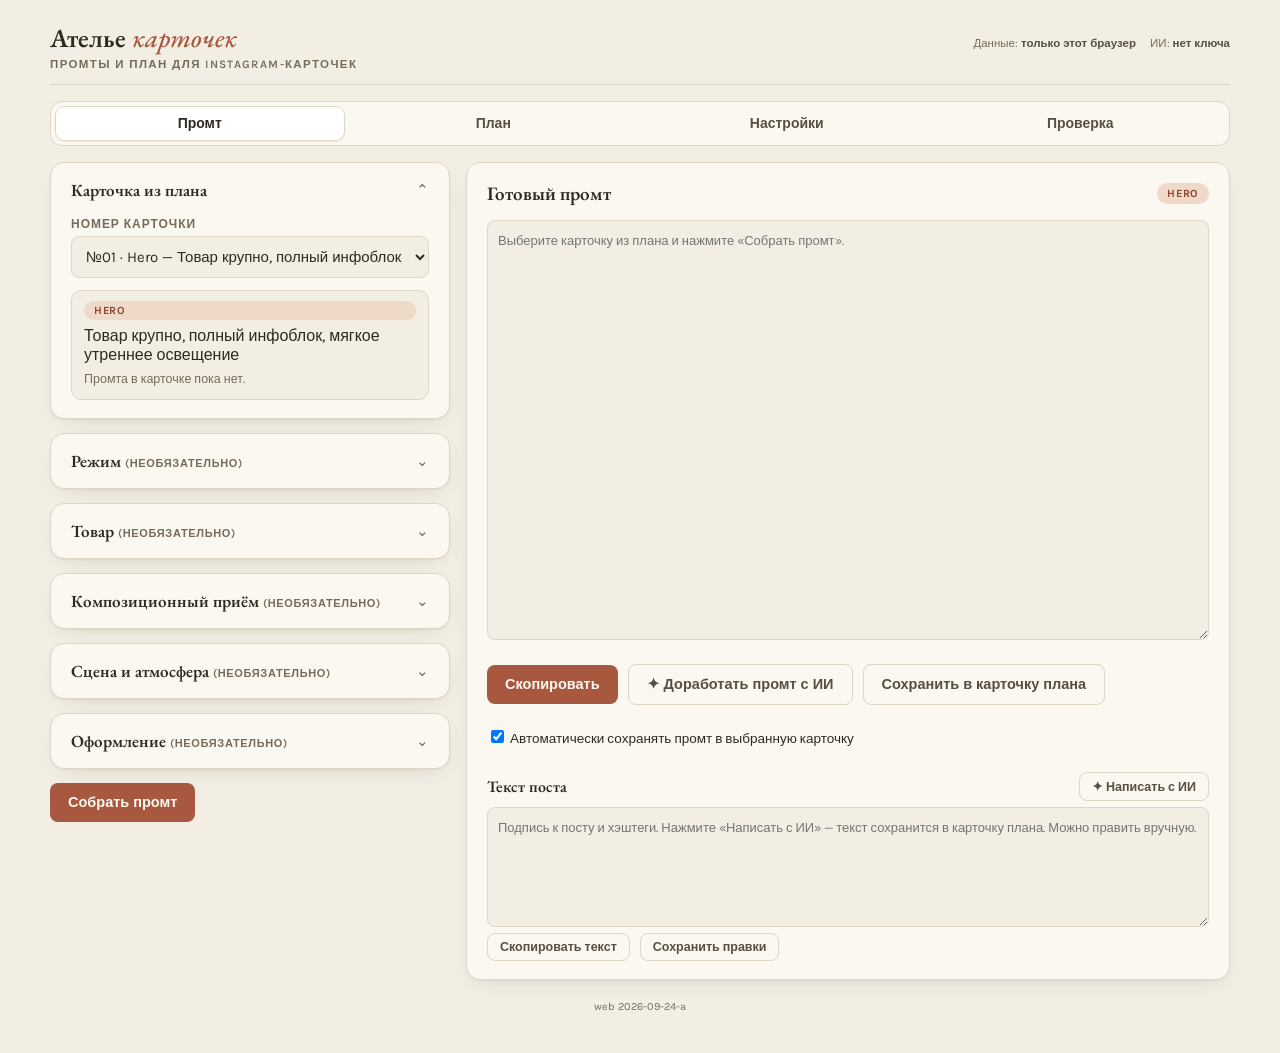
==== index.html @ 4ee1e524 "Ателье карточек: веб-версия (страница, значки, манифест)" ====
<!doctype html>
<html lang="ru">
<head>
<meta charset="utf-8">
<meta name="viewport" content="width=device-width,initial-scale=1,viewport-fit=cover">
<meta name="theme-color" content="#a8583f">
<meta name="mobile-web-app-capable" content="yes">
<meta name="apple-mobile-web-app-capable" content="yes">
<meta name="apple-mobile-web-app-title" content="Ателье">
<link rel="manifest" href="manifest.webmanifest">
<link rel="icon" href="icon.svg" type="image/svg+xml">
<link rel="apple-touch-icon" href="icon-192.png">
<title>Ателье карточек</title>
<link rel="preconnect" href="https://fonts.gstatic.com" crossorigin>
<link href="https://fonts.googleapis.com/css2?family=EB+Garamond:ital,wght@0,400..600;1,400..500&family=Karla:wght@400;500;600;700&display=swap" rel="stylesheet">
<style>:root{box-sizing:border-box;padding-top:env(safe-area-inset-top,0px);padding-bottom:env(safe-area-inset-bottom,0px)}body{margin:0}img{max-width:100%}</style>
</head>
<body>

<style>
  :root{
    --ground:#f3eee4; --surface:#fbf8f2; --surface-raised:#ffffff;
    --ink:#2e2a22; --ink-soft:#574f42; --ink-faint:#766b5a; --line:#ded5c4;
    --accent:#a8583f; --on-accent:#fbf8f2; --accent-soft:#efd9c9; --rust-deep:#8c4632;
    --amber:#c08a3e; --sage:#74855f; --teal:#4f7a73;
    --shadow:0 1px 2px rgba(46,42,34,.06), 0 8px 24px -12px rgba(46,42,34,.18);
    --radius:14px;
  }
  @media (prefers-color-scheme: dark){
    :root:not([data-theme="light"]){
      --ground:#000000; --surface:#0a0a0a; --surface-raised:#141414;
      --ink:#f2ede0; --ink-soft:#cfc4ae; --ink-faint:#a39883; --line:#24201a;
      --accent:#d9926f; --on-accent:#0a0a0a; --accent-soft:#3a2a20; --rust-deep:#e2a488;
      --amber:#dcab6d; --sage:#9bb086; --teal:#86b3ab;
      --shadow:0 1px 2px rgba(0,0,0,.6), 0 8px 24px -12px rgba(0,0,0,.9);
    }
  }
  :root[data-theme="dark"]{
    --ground:#000000; --surface:#0a0a0a; --surface-raised:#141414;
    --ink:#f2ede0; --ink-soft:#cfc4ae; --ink-faint:#a39883; --line:#24201a;
    --accent:#d9926f; --on-accent:#0a0a0a; --accent-soft:#3a2a20; --rust-deep:#e2a488;
    --amber:#dcab6d; --sage:#9bb086; --teal:#86b3ab;
    --shadow:0 1px 2px rgba(0,0,0,.6), 0 8px 24px -12px rgba(0,0,0,.9);
  }
  *{box-sizing:border-box}
  @media (prefers-reduced-motion: reduce){ *{transition:none!important; animation:none!important} }
  button{appearance:none;-webkit-appearance:none;margin:0;font:inherit;-webkit-tap-highlight-color:transparent}
  body{
    background:var(--ground); color:var(--ink);
    font-family:"Karla",-apple-system,"Segoe UI",sans-serif;
    padding-inline:20px; padding-block:24px 40px;
  }
  h1,h2,h3{font-family:"EB Garamond",Georgia,serif; margin:0; font-weight:600}
  .app{max-width:1180px; margin-inline:auto; display:flex; flex-direction:column; gap:16px}

  header{display:flex; flex-wrap:wrap; align-items:baseline; gap:6px 16px; padding-bottom:14px; border-bottom:1px solid var(--line)}
  .wordmark{font-family:"EB Garamond",Georgia,serif; font-size:26px; font-weight:600; line-height:1.1}
  .wordmark em{font-style:italic; font-weight:500; color:var(--accent)}
  .wordmark small{display:block; font-family:"Karla",sans-serif; font-size:11.5px; font-weight:600; letter-spacing:.12em; text-transform:uppercase; color:var(--ink-faint); margin-top:5px}

  .offline-banner{background:var(--accent-soft); color:var(--rust-deep); border:1px solid var(--accent); border-radius:10px; padding:10px 14px; font-size:13px}

  .tabs{display:grid; grid-template-columns:repeat(4,1fr); gap:4px; padding:4px; background:var(--surface); border:1px solid var(--line); border-radius:12px}
  .tab{border:none; background:transparent; color:var(--ink-soft); font-family:"Karla",sans-serif; font-size:14px; font-weight:600; padding:9px 6px; border-radius:9px; cursor:pointer}
  .tab:hover{color:var(--ink)}
  .tab[aria-selected="true"]{background:var(--surface-raised); color:var(--ink); box-shadow:inset 0 0 0 1px var(--line), 0 1px 2px rgba(0,0,0,.06)}
  .tab:focus-visible, button:focus-visible, input:focus-visible, select:focus-visible, textarea:focus-visible, summary:focus-visible{outline:2px solid var(--accent); outline-offset:1px}

  .panel{background:var(--surface); border:1px solid var(--line); border-radius:var(--radius); box-shadow:var(--shadow); padding:18px 20px; display:flex; flex-direction:column; gap:14px}
  .panel h2{font-size:17px}
  .hint-inline{font-family:"Karla",sans-serif; font-size:11px; font-weight:600; letter-spacing:.06em; text-transform:uppercase; color:var(--ink-faint)}

  details.field-group{padding:0; gap:0}
  details.field-group > summary{cursor:pointer; padding:16px 20px; display:flex; align-items:center; justify-content:space-between; gap:10px; list-style:none}
  details.field-group > summary::-webkit-details-marker{display:none}
  details.field-group > summary::after{content:"⌄"; color:var(--ink-faint); font-size:15px; flex-shrink:0}
  details.field-group[open] > summary::after{content:"⌃"}
  details.field-group > .field-body{padding:0 20px 18px; display:flex; flex-direction:column}

  .field{display:flex; flex-direction:column; gap:5px; margin-bottom:12px}
  .field:last-child{margin-bottom:0}
  .field label{font-size:12px; letter-spacing:.08em; text-transform:uppercase; color:var(--ink-faint); font-weight:600}
  input[type=text], input[type=number], select, textarea{
    background:var(--ground); border:1px solid var(--line); border-radius:8px; padding:10px;
    font-family:"Karla",sans-serif; font-size:15px; color:var(--ink); width:100%;
  }
  textarea{resize:vertical}
  .field-row{display:flex; gap:10px; flex-wrap:wrap}
  .field-row .field{flex:1; min-width:110px}
  .hint{font-size:12.5px; color:var(--ink-faint); margin:0; line-height:1.5}
  .checkbox-row{flex-direction:row; align-items:center; gap:8px; font-size:13.5px; color:var(--ink); text-transform:none; letter-spacing:0; font-weight:500; margin-bottom:12px}
  .checkbox-row input{width:auto}

  .chip-row{display:flex; flex-wrap:wrap; gap:6px}
  .chip{border:1px solid var(--line); background:var(--ground); color:var(--ink-soft); font-size:13px; padding:6px 12px; border-radius:999px; cursor:pointer; font-family:"Karla",sans-serif}
  .chip[aria-pressed="true"]{background:var(--accent); border-color:var(--accent); color:var(--on-accent)}
  .chip:hover:not([aria-pressed="true"]){border-color:var(--accent)}
  .chip.static{cursor:default}
  .chip.static:hover{border-color:var(--line)}
  .chip-remove{background:none;border:none;color:inherit;cursor:pointer;font-size:13px;line-height:1;padding:0;margin-left:6px}

  .btn-primary, .btn-ghost{border-radius:8px; padding:11px 18px; font-family:"Karla",sans-serif; font-weight:600; font-size:14.5px; cursor:pointer}
  .btn-primary{background:var(--accent); color:var(--on-accent); border:none}
  .btn-primary:hover{background:var(--rust-deep)}
  .btn-primary:disabled{opacity:.45; cursor:not-allowed}
  .btn-ghost{background:transparent; color:var(--ink-soft); border:1px solid var(--line)}
  .btn-ghost:hover{border-color:var(--ink-faint)}
  .btn-ghost:disabled{opacity:.4; cursor:not-allowed}
  .btn-small{padding:6px 12px; font-size:12.5px}
  .icon-btn{background:var(--surface); border:1px solid var(--line); border-radius:8px; width:30px; height:30px; cursor:pointer; color:var(--ink-soft); font-size:13px; display:inline-flex; align-items:center; justify-content:center}
  .icon-btn:hover{border-color:var(--accent); color:var(--accent)}
  .icon-btn.danger:hover{border-color:var(--rust-deep); color:var(--rust-deep)}
  .icon-btn:disabled{opacity:.35; cursor:not-allowed}
  .icon-btn:disabled:hover{border-color:var(--line); color:var(--ink-soft)}

  .generator-grid{display:grid; grid-template-columns:minmax(300px,400px) 1fr; gap:16px; align-items:start}
  .controls{display:flex; flex-direction:column; gap:14px}
  .output{position:sticky; top:calc(env(safe-area-inset-top,0px) + 12px)}
  .ticket-head{display:flex; justify-content:space-between; align-items:center}
  .ticket-label{font-family:"EB Garamond",Georgia,serif; font-size:19px; font-weight:600}
  .ticket-mode{font-size:11px; letter-spacing:.06em; text-transform:uppercase; padding:4px 10px; border-radius:999px; background:var(--accent-soft); color:var(--rust-deep); font-family:"Karla",sans-serif; font-weight:700}
  .ticket-mode.air{background:color-mix(in srgb, var(--sage) 20%, var(--surface-raised)); color:var(--sage)}
  #promptOutput{width:100%; min-height:420px; font-family:"Karla",sans-serif; font-size:13px; line-height:1.6; white-space:pre-wrap}
  .ticket-actions{display:flex; align-items:center; gap:10px; flex-wrap:wrap; margin-top:10px}
  .toast{font-size:12px; color:var(--sage); font-weight:600}
  .toast.warn{color:var(--rust-deep)}
  .warning-strip{background:var(--accent-soft); color:var(--rust-deep); border:1px solid var(--accent); border-radius:8px; padding:9px 12px; font-size:12.5px; margin-bottom:10px}

  .card-context{background:var(--ground); border:1px solid var(--line); border-radius:10px; padding:10px 12px; display:flex; flex-direction:column; gap:6px}
  .card-context .empty{color:var(--ink-faint); font-size:13px}

  .badge{font-size:11px; letter-spacing:.05em; text-transform:uppercase; padding:3px 10px; border-radius:999px; font-weight:700; display:inline-block}
  .badge-dense{background:var(--accent-soft); color:var(--rust-deep)}
  .badge-air{background:color-mix(in srgb, var(--sage) 20%, var(--surface-raised)); color:var(--sage)}

  .plan-toolbar{display:flex; flex-direction:column; gap:10px}
  .plan-gen-row{display:flex; gap:10px; align-items:flex-end; flex-wrap:wrap; padding:0 20px 18px}
  .plan-gen-row .field{margin-bottom:0; width:120px}
  .plan-add-row{display:flex; gap:8px; flex-wrap:wrap; padding-top:10px; border-top:1px dashed var(--line)}
  .plan-add-row select{min-width:130px; width:auto}
  .plan-add-row input{flex:1; min-width:180px}

  .plan-grid{display:grid; grid-template-columns:repeat(3,1fr); gap:12px}
  @media (max-width:820px){ .plan-grid{grid-template-columns:1fr 1fr} }
  @media (max-width:560px){ .plan-grid{grid-template-columns:1fr} .generator-grid{grid-template-columns:1fr} .output{position:static} }
  .plan-card{background:var(--surface-raised); border:1px solid var(--line); border-radius:var(--radius); padding:12px; display:flex; flex-direction:column; gap:8px; box-shadow:var(--shadow)}
  .plan-card-head{display:flex; justify-content:space-between; align-items:center}
  .plan-index{font-family:"EB Garamond",Georgia,serif; font-size:15px; color:var(--ink-faint); font-variant-numeric:tabular-nums}
  .plan-note{font-size:13.5px; margin:0; min-height:2.6em; color:var(--ink-soft)}
  .plan-card-controls{display:flex; gap:6px}
  .plan-card-actions{display:flex; gap:6px; flex-wrap:wrap; margin-top:auto; padding-top:4px}
  .plan-edit-form, .plan-adjust-form{display:flex; flex-direction:column; gap:6px; background:var(--ground); border:1px solid var(--line); border-radius:8px; padding:8px}
  .plan-form-actions{display:flex; gap:6px}
  .adjust-status{margin:0; font-size:12px; color:var(--ink-faint)}
  .plan-prompt-preview{font-family:"Karla",sans-serif; font-size:12px; white-space:pre-wrap; max-height:220px; overflow-y:auto; background:var(--ground); border:1px solid var(--line); border-radius:8px; padding:8px}
  .rhythm-warning{grid-column:1/-1; background:var(--accent-soft); color:var(--rust-deep); border:1px dashed var(--accent); border-radius:8px; padding:8px 12px; font-size:12.5px}
  .placeholder-state{grid-column:1/-1; text-align:center; padding:30px 20px; color:var(--ink-faint); border:1px dashed var(--line); border-radius:var(--radius); font-size:13.5px}

  .settings-grid{display:flex; flex-direction:column; gap:16px}
  .list-editors{display:grid; grid-template-columns:repeat(auto-fit,minmax(260px,1fr)); gap:16px}
  .list-editor h3{font-size:14.5px; margin-bottom:8px}
  .list-add-row{display:flex; gap:6px; margin-top:8px; flex-wrap:wrap}
  .list-add-row input{flex:1; min-width:110px}

  .field-with-add{display:flex; gap:6px; align-items:center}
  .field-with-add select{flex:1; min-width:0}
  .inline-add-row{display:flex; gap:6px; flex-wrap:wrap; margin-top:6px; padding:8px; background:var(--ground); border:1px solid var(--line); border-radius:8px}
  .inline-add-row input{flex:1; min-width:100px}

  .plan-sort-row{display:flex; align-items:center; gap:8px; padding:0 20px 14px; flex-wrap:wrap}
  .plan-sort-row label{font-size:12px; letter-spacing:.06em; text-transform:uppercase; color:var(--ink-faint); font-weight:600}
  .plan-sort-row select{width:auto; min-width:160px}

  .plan-card.fresh{border-color:var(--accent); box-shadow:0 0 0 2px var(--accent-soft), var(--shadow); transition:border-color .6s, box-shadow .6s}
  .card-block{background:var(--ground); border:1px solid var(--line); border-radius:8px; padding:8px; display:flex; flex-direction:column; gap:6px}
  .card-block-label{font-size:10.5px; letter-spacing:.08em; text-transform:uppercase; color:var(--ink-faint); font-weight:700; display:flex; justify-content:space-between; gap:6px}
  .card-block-text{font-size:12px; white-space:pre-wrap; color:var(--ink-soft); margin:0; max-height:4.8em; overflow:hidden}
  .card-block-text.full{max-height:260px; overflow-y:auto}
  .card-block-actions{display:flex; gap:4px; flex-wrap:wrap}
  .card-block-actions .btn-ghost{padding:4px 9px; font-size:11.5px}
  .no-prompt{font-size:12px; color:var(--ink-faint); margin:0}

  .post-rows{display:flex; flex-direction:column; gap:6px; padding:0 20px 18px}
  .post-rows-head{display:flex; justify-content:space-between; align-items:center; gap:8px; flex-wrap:wrap}
  .post-row{border:1px solid var(--line); border-radius:8px; background:var(--ground)}
  .post-row > summary{cursor:pointer; padding:8px 10px; font-size:13px; display:flex; gap:8px; align-items:center; list-style:none}
  .post-row > summary::-webkit-details-marker{display:none}
  .post-row .post-row-sum{color:var(--ink-faint); font-size:12px; overflow:hidden; text-overflow:ellipsis; white-space:nowrap}
  .post-row-body{display:grid; grid-template-columns:repeat(auto-fit,minmax(150px,1fr)); gap:8px; padding:0 10px 10px}
  .post-row-body .field{margin:0}
  .post-row-body .wide{grid-column:1/-1}
  .post-row-body select, .post-row-body input[type=text]{padding:7px; font-size:13px; background:var(--surface-raised)}
  .post-row.custom{border-color:var(--accent)}

  .caption-box{display:flex; flex-direction:column; gap:6px; margin-top:12px}
  #captionOutput{min-height:120px; font-size:13px; line-height:1.55}
  .ai-status{font-size:12px; color:var(--ink-faint); margin:0}
  .ai-status.warn{color:var(--rust-deep)}
  .seg{display:inline-flex; border:1px solid var(--line); border-radius:8px; overflow:hidden}
  .seg button{border:none; background:transparent; padding:7px 12px; font-size:13px; cursor:pointer; color:var(--ink-soft)}
  .seg button[aria-pressed="true"]{background:var(--accent); color:var(--on-accent)}
  input[type=password]{background:var(--ground); border:1px solid var(--line); border-radius:8px; padding:10px; font-family:"Karla",sans-serif; font-size:15px; color:var(--ink); width:100%}
  .conn-status{display:flex; gap:14px; flex-wrap:wrap; font-size:11.5px; color:var(--ink-faint); margin-left:auto}
  .conn-status b{font-weight:600; color:var(--ink-soft)}
  .conn-grid{display:grid; grid-template-columns:repeat(auto-fit,minmax(260px,1fr)); gap:18px}
  .conn-grid > div{display:flex; flex-direction:column; gap:8px}
  [hidden]{display:none!important}
</style>

<div class="app" id="appRoot">
  <header>
    <div class="wordmark">Ателье <em>карточек</em><small>промты и план для instagram-карточек</small></div>
    <div class="conn-status" id="connStatus"></div>
  </header>

  <nav class="tabs" role="tablist" aria-label="Раздел">
    <button type="button" class="tab" role="tab" data-tab="generator" id="tabBtnGenerator" aria-selected="true">Промт</button>
    <button type="button" class="tab" role="tab" data-tab="plan" id="tabBtnPlan" aria-selected="false">План</button>
    <button type="button" class="tab" role="tab" data-tab="settings" id="tabBtnSettings" aria-selected="false">Настройки</button>
    <button type="button" class="tab" role="tab" data-tab="review" id="tabBtnReview" aria-selected="false">Проверка</button>
  </nav>

  <span class="toast" id="copyToast" hidden>Скопировано</span>

  <div id="offlineBanner" class="offline-banner" hidden>Не удалось связаться с хранилищем — изменения сейчас не сохраняются. Проверьте интернет и подключение в «Настройках».</div>
  <div id="jsErrorBanner" class="offline-banner" hidden style="background:#f6d6d6; color:#8a2222; border-color:#c0392b"></div>

  <main>
    <section id="panelGenerator">
      <div class="generator-grid">
        <div class="controls">
          <details class="panel field-group" open>
            <summary><h2>Карточка из плана</h2></summary>
            <div class="field-body">
              <div class="field">
                <label for="cardSelect">Номер карточки</label>
                <select id="cardSelect"></select>
              </div>
              <div class="card-context" id="cardContext"></div>
            </div>
          </details>

          <details class="panel field-group">
            <summary><h2>Режим <span class="hint-inline">(необязательно)</span></h2></summary>
            <div class="field-body">
              <div class="field">
                <label for="modeOverrideSelect">Переопределить тип карточки</label>
                <select id="modeOverrideSelect"></select>
              </div>
              <p class="hint">По умолчанию берётся тип, заданный в плане. Здесь можно сгенерировать промт другого типа для той же карточки.</p>
              <button type="button" class="btn-ghost btn-small" data-reset="mode" style="align-self:flex-end">Сбросить</button>
            </div>
          </details>

          <details class="panel field-group">
            <summary><h2>Товар <span class="hint-inline">(необязательно)</span></h2></summary>
            <div class="field-body">
              <div class="field"><label for="productName">Название</label><input id="productName" type="text" placeholder="Декоративная ваза в форме сумки"></div>
              <div class="field"><label for="productCategory">Категория / назначение</label><input id="productCategory" type="text" placeholder="Декор для интерьера"></div>
              <div class="field-row">
                <div class="field"><label for="productHeight">Высота, см</label><input id="productHeight" type="number" min="0" step="0.5"></div>
                <div class="field"><label for="productWidth">Ширина, см</label><input id="productWidth" type="number" min="0" step="0.5"></div>
                <div class="field"><label for="productDepth">Глубина, см</label><input id="productDepth" type="number" min="0" step="0.5"></div>
              </div>
              <div class="field"><label for="productBenefit1">Преимущество 1</label><input id="productBenefit1" type="text" placeholder="иначе определится автоматически"></div>
              <div class="field"><label for="productBenefit2">Преимущество 2</label><input id="productBenefit2" type="text"></div>
              <div class="field"><label for="productBenefit3">Преимущество 3</label><input id="productBenefit3" type="text"></div>
              <button type="button" class="btn-ghost btn-small" data-reset="product" style="align-self:flex-end">Сбросить</button>
            </div>
          </details>

          <details class="panel field-group" id="compositionCard">
            <summary><h2>Композиционный приём <span class="hint-inline">(необязательно)</span></h2></summary>
            <div class="field-body">
              <div class="field" data-list="compositions" data-target="compositionSelect" style="margin-bottom:8px">
                <div class="field-with-add">
                  <select id="compositionSelect"></select>
                  <button type="button" class="icon-btn" data-inline-add-toggle title="Добавить свой приём">+</button>
                </div>
                <div class="inline-add-row" hidden>
                  <input type="text" placeholder="Название приёма">
                  <input type="text" placeholder="Описание приёма">
                  <button type="button" class="btn-ghost btn-small" data-inline-add-confirm>Добавить</button>
                  <button type="button" class="btn-ghost btn-small" data-inline-add-cancel>Отмена</button>
                </div>
              </div>
              <p class="hint" id="compositionHint"></p>
              <button type="button" class="btn-ghost btn-small" data-reset="composition" style="align-self:flex-end">Сбросить</button>
            </div>
          </details>

          <details class="panel field-group">
            <summary><h2>Сцена и атмосфера <span class="hint-inline">(необязательно)</span></h2></summary>
            <div class="field-body">
              <div class="field" data-list="locations" data-target="locationSelect">
                <label for="locationSelect">Локация</label>
                <div class="field-with-add">
                  <select id="locationSelect"></select>
                  <button type="button" class="icon-btn" data-inline-add-toggle title="Добавить свою локацию">+</button>
                </div>
                <div class="inline-add-row" hidden>
                  <input type="text" placeholder="Новая локация">
                  <button type="button" class="btn-ghost btn-small" data-inline-add-confirm>Добавить</button>
                  <button type="button" class="btn-ghost btn-small" data-inline-add-cancel>Отмена</button>
                </div>
              </div>
              <div class="field" data-list="light" data-target="lightSelect">
                <label for="lightSelect">Свет</label>
                <div class="field-with-add">
                  <select id="lightSelect"></select>
                  <button type="button" class="icon-btn" data-inline-add-toggle title="Добавить свой вариант света">+</button>
                </div>
                <div class="inline-add-row" hidden>
                  <input type="text" placeholder="Новый вариант света">
                  <button type="button" class="btn-ghost btn-small" data-inline-add-confirm>Добавить</button>
                  <button type="button" class="btn-ghost btn-small" data-inline-add-cancel>Отмена</button>
                </div>
              </div>
              <div class="field" data-list="angles" data-target="angleSelect">
                <label for="angleSelect">Ракурс</label>
                <div class="field-with-add">
                  <select id="angleSelect"></select>
                  <button type="button" class="icon-btn" data-inline-add-toggle title="Добавить свой ракурс">+</button>
                </div>
                <div class="inline-add-row" hidden>
                  <input type="text" placeholder="Новый ракурс">
                  <button type="button" class="btn-ghost btn-small" data-inline-add-confirm>Добавить</button>
                  <button type="button" class="btn-ghost btn-small" data-inline-add-cancel>Отмена</button>
                </div>
              </div>
              <div class="field" data-list="props" data-target="propsChips">
                <label>Реквизит</label>
                <div class="chip-row" id="propsChips"></div>
                <button type="button" class="icon-btn" data-inline-add-toggle title="Добавить свой реквизит" style="margin-top:4px">+</button>
                <div class="inline-add-row" hidden>
                  <input type="text" placeholder="Новый реквизит">
                  <button type="button" class="btn-ghost btn-small" data-inline-add-confirm>Добавить</button>
                  <button type="button" class="btn-ghost btn-small" data-inline-add-cancel>Отмена</button>
                </div>
              </div>
              <label class="checkbox-row" style="margin-top:4px"><input type="checkbox" id="humanToggle"> Добавить человека в кадр (руку)</label>
              <button type="button" class="btn-ghost btn-small" data-reset="scene" style="align-self:flex-end">Сбросить</button>
            </div>
          </details>

          <details class="panel field-group">
            <summary><h2>Оформление <span class="hint-inline">(необязательно)</span></h2></summary>
            <div class="field-body">
              <div class="field" data-list="accentColors" data-target="accentColorSelect">
                <label for="accentColorSelect">Акцентный цвет</label>
                <div class="field-with-add">
                  <select id="accentColorSelect"></select>
                  <button type="button" class="icon-btn" data-inline-add-toggle title="Добавить свой цвет">+</button>
                </div>
                <div class="inline-add-row" hidden>
                  <input type="text" placeholder="Новый акцентный цвет">
                  <button type="button" class="btn-ghost btn-small" data-inline-add-confirm>Добавить</button>
                  <button type="button" class="btn-ghost btn-small" data-inline-add-cancel>Отмена</button>
                </div>
              </div>
              <div class="field" id="kickerField"><label for="kickerText">Фирменный кикер</label><input id="kickerText" type="text" value="DECOR FOR A BETTER HOME"></div>
              <div class="field" id="sloganField"><label for="sloganText">Нижний слоган</label><input id="sloganText" type="text" value="СТИЛЬ В КАЖДОЙ ДЕТАЛИ"></div>
              <label class="checkbox-row"><input type="checkbox" id="avoidRepeatToggle" checked> Предупреждать о повторе приёма/сцены</label>
              <button type="button" class="btn-ghost btn-small" data-reset="design" style="align-self:flex-end">Сбросить</button>
            </div>
          </details>

          <button class="btn-primary" id="generateBtn" type="button" style="align-self:flex-start">Собрать промт</button>
        </div>

        <div class="output">
          <div class="panel output-ticket">
            <div class="ticket-head">
              <span class="ticket-label">Готовый промт</span>
              <span class="ticket-mode" id="outputModeBadge">—</span>
            </div>
            <div id="repeatWarningBox" class="warning-strip" hidden></div>
            <textarea id="promptOutput" placeholder="Выберите карточку из плана и нажмите «Собрать промт»."></textarea>
            <div class="ticket-actions">
              <button class="btn-primary" id="copyBtn" type="button">Скопировать</button>
              <button class="btn-ghost" id="refinePromptBtn" type="button">✦ Доработать промт с ИИ</button>
              <button class="btn-ghost" id="saveToPlanBtn" type="button">Сохранить в карточку плана</button>
            </div>
            <label class="checkbox-row" style="margin:8px 0 0"><input type="checkbox" id="autoSaveToggle" checked> Автоматически сохранять промт в выбранную карточку</label>
            <p class="ai-status" id="promptStatus" hidden></p>
            <div class="caption-box">
              <div class="ticket-head">
                <span class="ticket-label" style="font-size:16px">Текст поста</span>
                <button class="btn-ghost btn-small" id="captionBtn" type="button">✦ Написать с ИИ</button>
              </div>
              <textarea id="captionOutput" placeholder="Подпись к посту и хэштеги. Нажмите «Написать с ИИ» — текст сохранится в карточку плана. Можно править вручную."></textarea>
              <div class="ticket-actions" style="margin-top:0">
                <button class="btn-ghost btn-small" id="copyCaptionBtn" type="button">Скопировать текст</button>
                <button class="btn-ghost btn-small" id="saveCaptionBtn" type="button">Сохранить правки</button>
              </div>
              <p class="ai-status" id="captionStatus" hidden></p>
            </div>
          </div>
        </div>
      </div>
    </section>

    <section class="panel" id="panelPlan" hidden style="padding:0">
      <div class="plan-toolbar">
        <details class="field-group" open>
          <summary><h2>Генерация нового плана</h2></summary>
          <div class="plan-gen-row">
            <div class="field"><label for="planCount">Постов</label><input id="planCount" type="number" min="1" max="40" value="9"></div>
            <button class="btn-primary" id="generatePlanBtn" type="button">Сгенерировать план</button>
            <button class="btn-ghost btn-small" id="clearPlanBtn" type="button">Очистить план</button>
            <label class="checkbox-row" style="margin:0; flex-basis:100%"><input type="checkbox" id="aiIdeasToggle" checked> Придумать идеи для заметок с помощью ИИ (иначе — из готовых вариантов)</label>
            <p class="hint" style="flex-basis:100%">Новые карточки получают номера №01…, а на экране подсвечиваются и прокручиваются в видимую область. Плотные типы (Hero, Карусель) чередуются с воздушными автоматически. Ниже можно настроить каждый пост отдельно.</p>
            <p class="ai-status" id="planGenStatus" hidden style="flex-basis:100%"></p>
          </div>
          <div class="post-rows">
            <div class="post-rows-head">
              <span class="hint-inline">Настройка по постам (необязательно — пустое поле = общее значение / авто)</span>
              <button type="button" class="btn-ghost btn-small" id="resetPostRowsBtn">Сбросить по постам</button>
            </div>
            <div id="postRows"></div>
          </div>
        </details>
        <details class="field-group">
          <summary><h2>Общие параметры генерации <span class="hint-inline">(необязательно)</span></h2></summary>
          <div class="field-body">
            <div class="field" data-list="locations" data-target="planDefLocation">
              <label for="planDefLocation">Локация по умолчанию</label>
              <div class="field-with-add">
                <select id="planDefLocation"></select>
                <button type="button" class="icon-btn" data-inline-add-toggle title="Добавить свою локацию">+</button>
              </div>
              <div class="inline-add-row" hidden>
                <input type="text" placeholder="Новая локация">
                <button type="button" class="btn-ghost btn-small" data-inline-add-confirm>Добавить</button>
                <button type="button" class="btn-ghost btn-small" data-inline-add-cancel>Отмена</button>
              </div>
            </div>
            <div class="field" data-list="light" data-target="planDefLight">
              <label for="planDefLight">Свет по умолчанию</label>
              <div class="field-with-add">
                <select id="planDefLight"></select>
                <button type="button" class="icon-btn" data-inline-add-toggle title="Добавить свой вариант света">+</button>
              </div>
              <div class="inline-add-row" hidden>
                <input type="text" placeholder="Новый вариант света">
                <button type="button" class="btn-ghost btn-small" data-inline-add-confirm>Добавить</button>
                <button type="button" class="btn-ghost btn-small" data-inline-add-cancel>Отмена</button>
              </div>
            </div>
            <div class="field" data-list="angles" data-target="planDefAngle">
              <label for="planDefAngle">Ракурс по умолчанию</label>
              <div class="field-with-add">
                <select id="planDefAngle"></select>
                <button type="button" class="icon-btn" data-inline-add-toggle title="Добавить свой ракурс">+</button>
              </div>
              <div class="inline-add-row" hidden>
                <input type="text" placeholder="Новый ракурс">
                <button type="button" class="btn-ghost btn-small" data-inline-add-confirm>Добавить</button>
                <button type="button" class="btn-ghost btn-small" data-inline-add-cancel>Отмена</button>
              </div>
            </div>
            <div class="field" data-list="props" data-target="planDefPropsChips">
              <label>Реквизит по умолчанию</label>
              <div class="chip-row" id="planDefPropsChips"></div>
              <button type="button" class="icon-btn" data-inline-add-toggle title="Добавить свой реквизит" style="margin-top:4px">+</button>
              <div class="inline-add-row" hidden>
                <input type="text" placeholder="Новый реквизит">
                <button type="button" class="btn-ghost btn-small" data-inline-add-confirm>Добавить</button>
                <button type="button" class="btn-ghost btn-small" data-inline-add-cancel>Отмена</button>
              </div>
            </div>
            <label class="checkbox-row"><input type="checkbox" id="planDefHuman"> Человек в кадре по умолчанию</label>
            <div class="field" data-list="accentColors" data-target="planDefAccent">
              <label for="planDefAccent">Акцентный цвет по умолчанию</label>
              <div class="field-with-add">
                <select id="planDefAccent"></select>
                <button type="button" class="icon-btn" data-inline-add-toggle title="Добавить свой цвет">+</button>
              </div>
              <div class="inline-add-row" hidden>
                <input type="text" placeholder="Новый акцентный цвет">
                <button type="button" class="btn-ghost btn-small" data-inline-add-confirm>Добавить</button>
                <button type="button" class="btn-ghost btn-small" data-inline-add-cancel>Отмена</button>
              </div>
            </div>
            <p class="hint">Эти значения подставятся во вкладке «Промт», когда вы выберете карточку из этой партии — их можно будет изменить перед сборкой.</p>
            <button type="button" class="btn-ghost btn-small" data-reset="planDefaults" style="align-self:flex-end">Сбросить</button>
          </div>
        </details>
        <div class="plan-add-row">
          <select id="newSlotType"></select>
          <input id="newSlotNote" type="text" placeholder="Добавить один слот вручную — заметка">
          <button class="btn-ghost btn-small" id="addSlotBtn" type="button">Добавить</button>
        </div>
      </div>
      <div class="plan-sort-row">
        <label for="planSortOrder">Порядок карточек</label>
        <select id="planSortOrder">
          <option value="old" selected>Сначала старые</option>
          <option value="new">Сначала новые</option>
        </select>
      </div>
      <div class="plan-grid" id="planGrid"></div>
    </section>

    <section class="panel" id="panelSettings" hidden>
      <div class="settings-grid">
        <div class="list-editor panel" id="connPanel">
          <h3>Подключение</h3>
          <p class="hint">Ключи хранятся только в этом браузере, на этом устройстве, и отправляются только в Supabase и Anthropic. На каждом устройстве их нужно вставить один раз. Подробности — в SETUP.md.</p>
          <div class="conn-grid">
            <div>
              <h3>Данные — Supabase</h3>
              <div class="field"><label for="cfgSupaUrl">Project URL</label><input id="cfgSupaUrl" type="text" placeholder="https://xxxx.supabase.co" autocomplete="off" spellcheck="false"></div>
              <div class="field"><label for="cfgSupaKey">Ключ anon public</label><input id="cfgSupaKey" type="password" autocomplete="off"></div>
              <button type="button" class="btn-ghost btn-small" id="cfgTestSupa" style="align-self:flex-start">Проверить</button>
              <p class="hint" id="cfgSupaStatus" hidden></p>
            </div>
            <div>
              <h3>ИИ — Anthropic</h3>
              <div class="field"><label for="cfgAnthKey">API-ключ</label><input id="cfgAnthKey" type="password" autocomplete="off" placeholder="sk-ant-…"></div>
              <div class="field-row">
                <div class="field"><label for="cfgModelDefault">Основная модель</label><select id="cfgModelDefault"><option value="claude-sonnet-5">Sonnet 5</option><option value="claude-haiku-4-5-20251001">Haiku 4.5</option><option value="claude-opus-5">Opus 5</option></select></div>
                <div class="field"><label for="cfgModelQuick">Мелкие правки</label><select id="cfgModelQuick"><option value="claude-haiku-4-5-20251001">Haiku 4.5</option><option value="claude-sonnet-5">Sonnet 5</option></select></div>
              </div>
              <button type="button" class="btn-ghost btn-small" id="cfgTestAnth" style="align-self:flex-start">Проверить ключ</button>
              <p class="hint" id="cfgAnthStatus" hidden></p>
            </div>
          </div>
          <button type="button" class="btn-primary btn-small" id="cfgSave" style="align-self:flex-start">Сохранить подключение</button>
        </div>

        <div class="list-editor panel" id="backupPanel">
          <h3>Резервная копия и перенос плана</h3>
          <p class="hint">Скачайте файл со всем планом, промтами и своими списками — или загрузите такой файл (например, plan-import.json из этой папки), чтобы заменить текущий план.</p>
          <div class="list-add-row">
            <button type="button" class="btn-ghost btn-small" id="exportBtn">Скачать копию</button>
            <input type="file" id="importInput" accept="application/json,.json" style="max-width:260px">
            <button type="button" class="btn-ghost btn-small" id="importBtn">Загрузить из файла</button>
          </div>
          <p class="hint" id="backupStatus" hidden></p>
        </div>

        <h2>Списки промта</h2>
        <p class="hint">Базовые варианты фиксированы. Добавляйте свои поверх них — они появятся во всех выпадающих списках.</p>
        <div class="list-editors" id="listEditors"></div>
      </div>
    </section>

    <section class="panel" id="panelReview" hidden>
      <div class="settings-grid">
        <h2>Проверка плана</h2>
        <p class="hint">Выберите диапазон карточек по номеру в плане (№01, №02 — как в выпадающем списке вкладки «Промт»; всегда порядок плана, независимо от переключателя «Порядок карточек» во вкладке «План»). Нейросеть оценит ритм и подбор типов, а при наличии скриншота — сравнит план с уже опубликованными постами.</p>

        <div class="list-editor panel">
          <h3>Диапазон</h3>
          <div class="field-row">
            <div class="field"><label for="reviewRangeFrom">От №</label><input id="reviewRangeFrom" type="number" min="1" step="1" value="1"></div>
            <div class="field"><label for="reviewRangeTo">До №</label><input id="reviewRangeTo" type="number" min="1" step="1" value="1"></div>
          </div>
          <p class="hint" id="reviewRangeHint"></p>
        </div>

        <div class="list-editor panel">
          <h3>Критика ритма и подбора карточек</h3>
          <p class="hint">Проверит чередование плотных (Hero, Карусель) и воздушных карточек в диапазоне, разнообразие типов и даст короткие предложения по каждой карточке.</p>
          <button class="btn-primary btn-small" id="reviewAnalyzeBtn" type="button" style="align-self:flex-start">Проверить диапазон</button>
          <p class="hint adjust-status" id="reviewAnalyzeStatus" hidden></p>
          <div class="plan-prompt-preview" id="reviewAnalyzeOutput" hidden></div>
        </div>

        <div class="list-editor panel" id="reviewImageCard">
          <h3>Сравнение скриншота публикации с планом и промтом</h3>
          <div class="seg" role="group" aria-label="Что сравнивать">
            <button type="button" data-review-mode="card" aria-pressed="true">Одна карточка</button>
            <button type="button" data-review-mode="range" aria-pressed="false">Диапазон (скрин ленты)</button>
          </div>
          <div class="field" id="reviewCardField"><label for="reviewCardSelect">Карточка плана</label><select id="reviewCardSelect"></select></div>
          <p class="hint" id="reviewCardInfo"></p>
          <p class="hint" id="reviewImageHint">Приложите скриншот опубликованного поста — нейросеть сравнит его с заметкой, типом и промтом карточки и подскажет, что поправить в промте.</p>
          <div class="field"><label for="reviewImageInput">Файл скриншота (PNG, JPEG, WebP)</label><input type="file" id="reviewImageInput" accept="image/png,image/jpeg,image/webp,image/gif"></div>
          <button class="btn-primary btn-small" id="reviewCompareBtn" type="button" style="align-self:flex-start">Сравнить со скриншотом</button>
          <p class="hint adjust-status" id="reviewCompareStatus" hidden></p>
          <div class="plan-prompt-preview" id="reviewCompareOutput" hidden></div>
        </div>
      </div>
    </section>
  </main>

  <footer style="text-align:center; font-size:11px; color:var(--ink-faint); padding-top:4px">web 2026-09-24-a</footer>
</div>

<script>
/* Слой подключения: заменяет window.claude из claude.ai.
   db     -> Supabase (таблица kv) либо localStorage, если Supabase не настроен
   sample -> Anthropic Messages API напрямую из браузера (ключ пользователя) */
(function(){
  "use strict";
  var CFG_KEY = "atelier.cfg.v1";
  var DEFAULTS = {supaUrl:"", supaKey:"", anthropicKey:"", modelDefault:"claude-sonnet-5", modelQuick:"claude-haiku-4-5-20251001"};

  function getCfg(){
    try{ return Object.assign({}, DEFAULTS, JSON.parse(localStorage.getItem(CFG_KEY) || "{}")); }
    catch(e){ return Object.assign({}, DEFAULTS); }
  }
  function setCfg(patch){
    var c = Object.assign(getCfg(), patch);
    try{ localStorage.setItem(CFG_KEY, JSON.stringify(c)); }catch(e){}
    return c;
  }
  function cloud(){ var c = getCfg(); return !!(c.supaUrl && c.supaKey); }
  function err(code, message){ return {code: code, message: message || code}; }
  function clone(x){ return x === undefined ? undefined : JSON.parse(JSON.stringify(x)); }

  // ---------- local store (fallback + read cache) ----------
  var LOCAL = "atelier.kv.", MIRROR = "atelier.mirror.";
  function lsGet(k){ try{ var v = localStorage.getItem(k); return v === null ? undefined : JSON.parse(v); }catch(e){ return undefined; } }
  function lsSet(k, v){ try{ localStorage.setItem(k, JSON.stringify(v)); return true; }catch(e){ return false; } }
  function lsKeys(prefix){
    var out = [];
    try{ for (var i = 0; i < localStorage.length; i++){ var k = localStorage.key(i); if (k.indexOf(prefix) === 0) out.push(k.slice(prefix.length)); } }catch(e){}
    return out;
  }

  // ---------- Supabase (PostgREST, table kv(key text pk, value jsonb, updated_at)) ----------
  function base(){ return getCfg().supaUrl.trim().replace(/\/+$/, "").replace(/\/rest\/v1$/, "").replace(/\/+$/, "") + "/rest/v1/kv"; }
  function hdr(extra){
    var c = getCfg();
    return Object.assign({apikey: c.supaKey, Authorization: "Bearer " + c.supaKey, "Content-Type": "application/json"}, extra || {});
  }
  async function supaFetch(url, init){
    var r;
    try{ r = await fetch(url, init); }catch(e){ throw err("network", "нет связи с Supabase"); }
    if (!r.ok){
      var t = ""; try{ t = await r.text(); }catch(e){}
      if (r.status === 404 || /relation .* does not exist|PGRST205/.test(t)) throw err("no_table", "таблица kv не найдена — выполните SQL из SETUP.md");
      if (r.status === 401 || r.status === 403) throw err("supa_auth", "Supabase отклонил ключ");
      throw err("supa_error", "Supabase " + r.status + " " + t.slice(0, 120));
    }
    return r;
  }
  async function cloudGet(key){
    var r = await supaFetch(base() + "?select=value&key=eq." + encodeURIComponent(key), {headers: hdr()});
    var rows = await r.json();
    return rows.length ? rows[0].value : undefined;
  }
  async function cloudSet(key, value){
    await supaFetch(base(), {method: "POST", headers: hdr({Prefer: "resolution=merge-duplicates,return=minimal"}),
      body: JSON.stringify({key: key, value: value, updated_at: new Date().toISOString()})});
  }
  async function cloudList(prefix){
    var r = await supaFetch(base() + "?select=key,value&key=like." + encodeURIComponent(prefix + "/") + "*", {headers: hdr()});
    return (await r.json()).map(function(row){ return {key: row.key, value: row.value}; });
  }

  // ---------- unified doc/collection API (same shape the app already uses) ----------
  window.__atelierStale = false;
  async function kvGet(path){
    if (!cloud()) return lsGet(LOCAL + path);
    try{
      var v = await cloudGet(path);
      window.__atelierStale = false;
      if (v !== undefined) lsSet(MIRROR + path, v);
      return v;
    }catch(e){
      var m = lsGet(MIRROR + path);
      if (m !== undefined && e.code === "network"){ window.__atelierStale = true; return m; }
      throw e;
    }
  }
  async function kvSet(path, value){
    if (!cloud()){ if (!lsSet(LOCAL + path, value)) throw err("storage_full", "локальное хранилище заполнено"); return; }
    await cloudSet(path, value);
    lsSet(MIRROR + path, value);
  }
  async function kvList(prefix){
    if (!cloud()) return lsKeys(LOCAL + prefix + "/").map(function(k){ return {key: prefix + "/" + k, value: lsGet(LOCAL + prefix + "/" + k)}; });
    try{
      var rows = await cloudList(prefix);
      lsSet(MIRROR + "list." + prefix, rows);
      return rows;
    }catch(e){
      var m = lsGet(MIRROR + "list." + prefix);
      if (m !== undefined && e.code === "network"){ window.__atelierStale = true; return m; }
      throw e;
    }
  }
  function docRef(path){
    return {
      id: path.split("/").pop(), path: path,
      get: async function(){
        var v = await kvGet(path);
        return {id: path.split("/").pop(), exists: v !== undefined, data: function(){ return clone(v); }};
      },
      set: async function(d){ await kvSet(path, clone(d)); }
    };
  }
  var dbApi = {
    doc: docRef,
    collection: function(path){
      return {
        path: path,
        doc: function(id){ return docRef(path + "/" + id); },
        get: async function(){
          var rows = await kvList(path);
          var docs = rows.map(function(r){ return {id: r.key.split("/").pop(), exists: true, data: function(){ return clone(r.value); }}; });
          return {docs: docs, size: docs.length, empty: !docs.length};
        }
      };
    }
  };

  // ---------- Anthropic ----------
  function b64(file){
    return new Promise(function(res, rej){
      var fr = new FileReader();
      fr.onload = function(){ res(String(fr.result).split(",")[1] || ""); };
      fr.onerror = function(){ rej(err("image_rejected")); };
      fr.readAsDataURL(file);
    });
  }
  async function callAnthropic(input, opts){
    opts = opts || {};
    var c = getCfg();
    if (!c.anthropicKey) throw err("no_key");
    var messages;
    if (typeof input === "string") messages = [{role: "user", content: input}];
    else messages = input.map(function(m){ return {role: m.role, content: m.content}; });
    if (opts.images){
      var files = Array.isArray(opts.images) ? opts.images : [opts.images];
      var blocks = [];
      for (var i = 0; i < files.length; i++){
        blocks.push({type: "image", source: {type: "base64", media_type: files[i].type, data: await b64(files[i])}});
      }
      var last = messages[messages.length - 1];
      messages[messages.length - 1] = {role: "user", content: blocks.concat([{type: "text", text: last.content}])};
    }
    var model = opts.modelTier === "quick" ? c.modelQuick : c.modelDefault;
    var r;
    try{
      r = await fetch("https://api.anthropic.com/v1/messages", {
        method: "POST",
        headers: {"x-api-key": c.anthropicKey, "anthropic-version": "2023-06-01",
                  "anthropic-dangerous-direct-browser-access": "true", "content-type": "application/json"},
        body: JSON.stringify({model: model, max_tokens: opts.maxTokens || 4096, messages: messages}),
        signal: opts.signal
      });
    }catch(e){
      if (e && e.name === "AbortError") throw err("cancelled");
      throw err("network", "нет связи с Anthropic");
    }
    if (!r.ok){
      var t = ""; try{ var j0 = await r.json(); t = (j0.error && j0.error.message) || ""; }catch(e){}
      if (r.status === 401 || r.status === 403) throw err("invalid_key", t);
      if (r.status === 429) throw err("rate_limited", t);
      if (r.status === 413) throw err("prompt_too_large", t);
      if (r.status === 400 && /credit balance/i.test(t)) throw err("no_credits", t);
      if (r.status === 404) throw err("bad_model", t);
      if (r.status === 400) throw err("invalid_request", t);
      throw err("upstream_error", t);
    }
    var j = await r.json();
    var text = (j.content || []).filter(function(b){ return b.type === "text"; }).map(function(b){ return b.text; }).join("");
    if (!text.trim()) throw err("empty_completion");
    return {text: text, truncated: j.stop_reason === "max_tokens", modelTierApplied: opts.modelTier === "quick" ? "quick" : "default", model: model};
  }
  async function sample(input, opts){
    var res = await callAnthropic(input, opts);
    if (opts && typeof opts.onText === "function"){ try{ opts.onText({text: res.text, delta: res.text}); }catch(e){} }
    return res;
  }
  function parseJsonTolerant(text){
    try{ return JSON.parse(text); }catch(e){}
    var fence = text.match(/```(?:json)?\s*([\s\S]*?)```/);
    if (fence){ try{ return JSON.parse(fence[1]); }catch(e){} }
    var a = text.search(/[\[{]/), closeObj = text.lastIndexOf("}"), closeArr = text.lastIndexOf("]");
    var end = Math.max(closeObj, closeArr);
    if (a >= 0 && end > a){ try{ return JSON.parse(text.slice(a, end + 1)); }catch(e){} }
    throw new Error("parse");
  }
  sample.json = async function(input, opts){
    var res = await callAnthropic(input, opts);
    try{ return parseJsonTolerant(res.text); }
    catch(e){ var er = err("invalid_json", "ответ не разобран"); er.text = res.text; throw er; }
  };
  sample.limits = async function(){
    return {maxPromptBytes: 200000, images: {maxCount: 1, maxInputBytes: 5 * 1024 * 1024, mediaTypes: ["image/png", "image/jpeg", "image/webp", "image/gif"]}};
  };

  window.claude = {use: async function(name){ if (name === "db") return dbApi; if (name === "sample") return sample; return null; }};

  // ---------- helpers for the Settings panel ----------
  window.__atelier = {
    getCfg: getCfg, setCfg: setCfg, cloud: cloud,
    testSupabase: async function(){
      if (!cloud()) throw err("no_supa", "адрес и ключ Supabase не заданы");
      await cloudGet("__ping__");
      return "подключено, таблица kv найдена";
    },
    testAnthropic: async function(){
      var r = await callAnthropic("Ответь одним словом: ок", {modelTier: "quick", maxTokens: 8});
      return "ключ принят (" + r.model + ")";
    }
  };
})();

</script>
<script>
(function(){
  "use strict";

  function showJsError(msg){
    try{
      var b = document.getElementById("jsErrorBanner");
      if (!b) return;
      b.hidden = false;
      b.textContent = "Ошибка на странице: " + msg + " — сделайте полное обновление страницы (Ctrl/Cmd+Shift+R) и повторите.";
    }catch(e){}
  }
  window.addEventListener("error", function(e){
    showJsError((e && e.message) || "неизвестная ошибка");
  });
  window.addEventListener("unhandledrejection", function(e){
    var r = e && e.reason;
    var msg = (r && (r.message || r.code)) || String(r);
    showJsError("промис отклонён — " + msg);
  });

  var BASE = {
    compositions: [
      {label:"A · Full-bleed hero", desc:"Товар на всю карточку, оversize-заголовок частично срезан краем кадра или наложен на фото."},
      {label:"B · Асимметричный сплит", desc:"Узкая текстовая колонка (~30%) сбоку, фотография на bleed по остальной площади."},
      {label:"C · Овальная виньетка", desc:"Товар в овальной/круглой виньетке на чистом цветном поле, инфоблоки лентой снизу."},
      {label:"D · Диагональная композиция", desc:"Товар слегка развёрнут/приподнят с мягкой тенью, кикер-текст изогнут вокруг."},
      {label:"E · Двухколоночная с буквицей", desc:"Классическая журнальная вёрстка с буквицей у первой строки заголовка."},
      {label:"F · Коллаж внахлёст", desc:"Несколько фото товара разного масштаба перекрывают друг друга, одно большое поле воздуха уравновешивает плотность."}
    ],
    locations: ["гостиная","спальня","кухня","рабочий стол","подоконник","прихожая"],
    light: ["мягкое утреннее","тёплый вечерний свет лампы","пасмурное рассеянное","лёгкий контровой"],
    angles: ["фронтальный центр","top-down flatlay","низкий ракурс","крупный план сбоку"],
    props: ["книги","текстиль","керамика","сухоцветы / живые цветы","свеча","поднос"],
    accentColors: ["терракотовый","оливковый","графитовый","карамельный","пыльно-розовый"]
  };

  var PILLARS = {
    HERO:     {label:"Hero",     density:"dense"},
    MOOD:     {label:"Mood",     density:"air"},
    MACRO:    {label:"Деталь",   density:"air"},
    CAROUSEL: {label:"Карусель", density:"dense"},
    QUOTE:    {label:"Цитата",   density:"air"},
    REELS:    {label:"Reels",    density:"air"}
  };

  var DEFAULT_NOTES = {
    HERO:"Новая hero-карточка — впишите идею",
    MOOD:"Атмосферный кадр без текста",
    MACRO:"Крупный план детали/фактуры",
    CAROUSEL:"Карусель — распаковка / деталь / интерьер / цитата",
    QUOTE:"Текстовый слайд с цитатой",
    REELS:"Обложка-тизер видео"
  };

  // Several ready ideas per type, so a fresh plan does not look identical to
  // the previous one when AI ideas are off or unavailable.
  var NOTE_VARIANTS = {
    HERO:["Товар крупно на светлом поле, полный инфоблок","Товар в асимметричном сплите с текстовой колонкой","Овальная виньетка, инфоблоки лентой снизу","Диагональная подача с мягкой тенью","Журнальный разворот с буквицей","Коллаж внахлёст из трёх ракурсов товара"],
    MOOD:["Товар в гостиной, тёплый вечерний свет, без текста","Утренний подоконник, мягкие тени","Пасмурный рассеянный свет, спокойная спальня","Товар на полке среди книг и керамики","Стол после завтрака, товар как часть быта","Контровой свет, силуэт товара в интерьере"],
    MACRO:["Крупный план фактуры материала","Деталь шва / края / соединения","Игра света на поверхности товара","Узор или рельеф крупно","Фурнитура или мелкая декоративная деталь"],
    CAROUSEL:["Распаковка → деталь → интерьер → цитата","5 способов использовать товар в доме","До / после: интерьер без товара и с ним","Товар в трёх комнатах + итоговый слайд","Как ухаживать за товаром — пошагово"],
    QUOTE:["Цитата о доме и уюте","Мысль о деталях, которые создают стиль","Короткая фраза о медленной жизни","Цитата о том, как вещи рассказывают историю"],
    REELS:["Видео 360° вокруг товара — обложка","Процесс расстановки / сервировки — обложка","Руки распаковывают товар — стоп-кадр","Смена света в течение дня — тизер"]
  };

  function pillarOf(type){ return PILLARS[type] || {label: String(type || "?"), density: "air"}; }

  var SEED_SLOTS = [
    {pillarType:"HERO",     note:"Товар крупно, полный инфоблок, мягкое утреннее освещение"},
    {pillarType:"MOOD",     note:"Тот же товар в интерьере без текста, тёплый вечерний свет"},
    {pillarType:"HERO",     note:"Другой ракурс товара, овальная виньетка, top-down"},
    {pillarType:"MACRO",    note:"Крупный план фактуры и стёжки"},
    {pillarType:"CAROUSEL", note:"Распаковка → деталь → интерьер → цитата бренда"},
    {pillarType:"QUOTE",    note:"Цитата о доме, без товара"},
    {pillarType:"HERO",     note:"Диагональная композиция, рука расставляет цветы"},
    {pillarType:"MOOD",     note:"Пасмурный рассеянный свет, другая локация"},
    {pillarType:"REELS",    note:"Видео 360° / процесс расстановки — обложка-тизер"}
  ].map(function(s){ return Object.assign({id:cryptoId(), linkedPromptId:null, defaults:null, createdAt:new Date().toISOString()}, s); });

  var state = {
    db:null, online:false, sample:null, imageLimits:null,
    prompts:[], slots:[],
    custom:{compositions:[], locations:[], light:[], angles:[], props:[], accentColors:[]},
    sortReversed:true // view-only preference (План tab render order) -- never persisted to db
  };
  var selectedProps = new Set();
  var planDefSelectedProps = new Set();

  function cryptoId(){
    if (window.crypto && crypto.randomUUID) return crypto.randomUUID();
    return "id-" + Math.random().toString(36).slice(2) + Date.now().toString(36);
  }
  function escapeHtml(s){
    return String(s == null ? "" : s).replace(/[&<>"']/g, function(c){
      return {"&":"&amp;","<":"&lt;",">":"&gt;",'"':"&quot;","'":"&#39;"}[c];
    });
  }
  function el(id){ return document.getElementById(id); }
  function allList(key){ return BASE[key].concat(state.custom[key]); }
  function optionsHtml(values, blankLabel){
    var out = blankLabel !== undefined ? '<option value="">' + escapeHtml(blankLabel) + "</option>" : "";
    return out + values.map(function(v){
      var val = typeof v === "object" ? v.label : v;
      return '<option value="' + escapeHtml(val) + '">' + escapeHtml(val) + "</option>";
    }).join("");
  }

  // ---------- tabs ----------
  function initTabs(){
    var btns = document.querySelectorAll(".tab");
    btns.forEach(function(btn){
      btn.addEventListener("click", function(){
        btns.forEach(function(b){ b.setAttribute("aria-selected","false"); });
        btn.setAttribute("aria-selected","true");
        el("panelGenerator").hidden = btn.dataset.tab !== "generator";
        el("panelPlan").hidden = btn.dataset.tab !== "plan";
        el("panelSettings").hidden = btn.dataset.tab !== "settings";
        el("panelReview").hidden = btn.dataset.tab !== "review";
        if (btn.dataset.tab === "generator") renderCardSelect();
        if (btn.dataset.tab === "plan") renderPlan();
        if (btn.dataset.tab === "settings") renderSettings();
        if (btn.dataset.tab === "review") renderReviewPanel();
      });
    });
  }

  // ---------- generator: static lists ----------
  function renderPropsChips(){
    el("propsChips").innerHTML = allList("props").map(function(p){
      var on = selectedProps.has(p);
      return '<button type="button" class="chip" data-prop="' + escapeHtml(p) + '" aria-pressed="' + on + '">' + escapeHtml(p) + "</button>";
    }).join("");
  }
  function renderPlanDefPropsChips(){
    el("planDefPropsChips").innerHTML = allList("props").map(function(p){
      var on = planDefSelectedProps.has(p);
      return '<button type="button" class="chip" data-plan-def-prop="' + escapeHtml(p) + '" aria-pressed="' + on + '">' + escapeHtml(p) + "</button>";
    }).join("");
  }

  function renderStaticLists(){
    el("accentColorSelect").innerHTML = optionsHtml(allList("accentColors"), "— не указано —");
    el("locationSelect").innerHTML = optionsHtml(allList("locations"), "— не указано —");
    el("lightSelect").innerHTML = optionsHtml(allList("light"), "— не указано —");
    el("angleSelect").innerHTML = optionsHtml(allList("angles"), "— не указано —");

    el("planDefAccent").innerHTML = optionsHtml(allList("accentColors"), "— не указано —");
    el("planDefLocation").innerHTML = optionsHtml(allList("locations"), "— не указано —");
    el("planDefLight").innerHTML = optionsHtml(allList("light"), "— не указано —");
    el("planDefAngle").innerHTML = optionsHtml(allList("angles"), "— не указано —");

    var comps = allList("compositions");
    el("compositionSelect").innerHTML = optionsHtml(comps, "— не указано (решает нейросеть) —") + '<option value="__random__">Случайный выбор</option>';
    updateCompositionHint();

    el("modeOverrideSelect").innerHTML = '<option value="">— как в плане —</option>' + Object.keys(PILLARS).map(function(k){
      return '<option value="' + k + '">' + PILLARS[k].label + "</option>";
    }).join("");

    renderPropsChips();
    renderPlanDefPropsChips();

    el("newSlotType").innerHTML = Object.keys(PILLARS).map(function(k){
      return '<option value="' + k + '">' + PILLARS[k].label + "</option>";
    }).join("");
    renderPostRows();
  }

  function updateCompositionHint(){
    var v = el("compositionSelect").value;
    if (v === "__random__"){ el("compositionHint").textContent = "Приём будет выбран случайно в момент сборки промта."; return; }
    if (v === ""){ el("compositionHint").textContent = "Нейросеть сама подберёт приём, ориентируясь на товар, и не будет повторять прошлый hero-приём."; return; }
    var found = allList("compositions").find(function(c){ return c.label === v; });
    el("compositionHint").textContent = found ? found.desc : "";
  }

  // ---------- generator: card-from-plan select ----------
  function renderCardSelect(){
    var sel = el("cardSelect");
    if (!state.slots.length){
      sel.innerHTML = '<option value="">План пуст</option>';
      el("cardContext").innerHTML = '<span class="empty">Сначала создайте план во вкладке «План».</span>';
      el("generateBtn").disabled = true;
      onCardChange();
      return;
    }
    el("generateBtn").disabled = false;
    var current = sel.value;
    sel.innerHTML = state.slots.map(function(s, i){
      var noteShort = (s.note || "").slice(0, 40);
      return '<option value="' + s.id + '">№' + String(i+1).padStart(2,"0") + " · " + pillarOf(s.pillarType).label + (s.linkedPromptId ? " ✓" : "") + " — " + escapeHtml(noteShort) + "</option>";
    }).join("");
    if (current && state.slots.some(function(s){ return s.id === current; })) sel.value = current;
    onCardChange();
  }

  function currentSlot(){
    var id = el("cardSelect").value;
    return state.slots.find(function(s){ return s.id === id; }) || null;
  }

  function effectiveType(){
    var override = el("modeOverrideSelect").value;
    if (override) return override;
    var slot = currentSlot();
    return slot && PILLARS[slot.pillarType] ? slot.pillarType : "HERO";
  }

  function linkedPromptOf(slot){
    if (!slot || !slot.linkedPromptId) return null;
    return state.prompts.find(function(p){ return p.id === slot.linkedPromptId; }) || null;
  }

  function applyDefaults(defaults){
    defaults = defaults || {};
    el("locationSelect").value = defaults.location || "";
    el("lightSelect").value = defaults.light || "";
    el("angleSelect").value = defaults.angle || "";
    el("accentColorSelect").value = defaults.accentColor || "";
    el("humanToggle").checked = !!defaults.human;
    selectedProps = new Set(defaults.props || []);
    renderPropsChips();
  }

  function updateEffectiveUI(){
    var type = effectiveType();
    var pillar = pillarOf(type);
    var isHero = type === "HERO";
    el("compositionCard").hidden = !isHero;
    el("kickerField").hidden = !isHero;
    el("sloganField").hidden = !isHero;
    el("outputModeBadge").textContent = pillar.label;
    el("outputModeBadge").className = "ticket-mode" + (pillar.density === "air" ? " air" : "");
  }

  function onCardChange(){
    var slot = currentSlot();
    var ctx = el("cardContext");
    el("modeOverrideSelect").value = "";
    // A prompt built for the previous card must never be saved into this one.
    var sameCard = !!slot && shownSlotId === slot.id;
    shownSlotId = slot ? slot.id : null;
    if (!sameCard){
      lastBuilt = null;
      el("repeatWarningBox").hidden = true;
      el("promptStatus").hidden = true;
      el("captionStatus").hidden = true;
      var linked = linkedPromptOf(slot);
      el("promptOutput").value = linked ? linked.text : "";
      el("captionOutput").value = (slot && slot.caption) || "";
    }
    if (!slot){
      ctx.innerHTML = '<span class="empty">Карточка не выбрана.</span>';
      applyDefaults(null);
      updateEffectiveUI();
      return;
    }
    var pillar = pillarOf(slot.pillarType);
    ctx.innerHTML = '<span class="badge badge-' + pillar.density + '">' + escapeHtml(pillar.label) + '</span><span>' + (escapeHtml(slot.note) || "без заметки") + "</span>"
      + '<span class="hint">' + (slot.linkedPromptId ? "✓ Промт сохранён в карточке — показан справа." : "Промта в карточке пока нет.") + (slot.caption ? " ✓ Текст поста есть." : "") + "</span>";
    if (!sameCard) applyDefaults(slot.defaults);
    updateEffectiveUI();
  }

  // ---------- prompt assembly ----------
  var TYPE_BODY = {
    HERO: function(f){
      var L = [];
      L.push("РЕЖИМ: HERO — полная карточка с заголовком, преимуществами, размерами и доп. кадрами.");
      L.push("— Типографика: тонкий элегантный шрифт (кикер) + крупный шрифт с засечками (главное слово).");
      L.push("— Иконография преимуществ: тонкая линия, минимализм, один акцентный цвет.");
      if (f.kicker) L.push("— Фирменный кикер-текст: «" + f.kicker + "» — положение и ориентация свободные.");
      L.push("");
      if (f.composition){
        L.push("════════════════════════");
        L.push("КОМПОЗИЦИОННЫЙ ПРИЁМ");
        L.push("════════════════════════");
        L.push(f.composition.label + ": " + f.composition.desc);
      } else {
        L.push("Композиционный приём выбери самостоятельно, ориентируясь на форму и характер товара, и не повторяй приём с прошлой hero-карточки серии.");
      }
      L.push("");
      L.push("════════════════════════");
      L.push("АНАЛИЗ ТОВАРА");
      L.push("════════════════════════");
      if (f.productName || f.category){
        L.push("Товар: «" + (f.productName || "[уточни по фото]") + "»" + (f.category ? " — " + f.category : "") + ". Остальные визуальные характеристики (материал, фактуру, цвет) определи по фотографии.");
      } else {
        L.push("Проанализируй фотографию и определи название, категорию, материал, форму, цвет и назначение товара. Не придумывай свойства, которые невозможно определить визуально.");
      }
      L.push("");
      if (f.benefits && f.benefits.length){
        L.push("Преимущества:");
        f.benefits.forEach(function(b,i){ L.push((i+1) + ". «" + b + "»"); });
      } else {
        L.push("Преимущества: определи автоматически по фотографии — три подтверждаемых визуально преимущества. Не используй неподтверждённые заявления вроде «ручная работа» или «натуральный материал».");
      }
      L.push("");
      L.push("════════════════════════");
      L.push("РАЗМЕРЫ (не путать оси)");
      L.push("════════════════════════");
      L.push("Высота — " + (f.height || "[ВЫСОТА]") + " см");
      L.push("Ширина — " + (f.width || "[ШИРИНА]") + " см");
      L.push("Глубина — " + (f.depth || "[ГЛУБИНА]") + " см");
      L.push("Подай размерными стрелками, встроенными в композицию естественно — рядом с товаром, на силуэте или в компактной врезке.");
      L.push("");
      if (f.slogan){
        L.push("════════════════════════");
        L.push("НИЖНИЙ СЛОГАН");
        L.push("════════════════════════");
        L.push("«" + f.slogan + "»");
      }
      return L.join("\n");
    },
    MOOD: function(){
      return "РЕЖИМ: MOOD — та же цветовая и световая ДНК серии, но БЕЗ единого текстового элемента, без плашек и иконок: чистая атмосферная интерьерная фотография товара. Весь информационный текст уходит в подпись к посту, а не на изображение.";
    },
    MACRO: function(){
      return "РЕЖИМ: ДЕТАЛЬ — макросъёмка товара крупным планом: материал, фактура, шов, узор или самая интересная декоративная деталь. Без текста и интерфейсных элементов на изображении. Резкость и свет должны подчёркивать реальную текстуру поверхности.";
    },
    CAROUSEL: function(){
      var L = [];
      L.push("РЕЖИМ: КАРУСЕЛЬ — сгенерируй как последовательность из 4 отдельных изображений (по одному запросу на слайд в ChatGPT), объединённых общей ДНК серии:");
      L.push("1. Распаковка/первое появление товара в кадре.");
      L.push("2. Макро-деталь материала или фактуры.");
      L.push("3. Товар в интерьерном использовании.");
      L.push("4. Текстовый слайд-цитата о доме и стиле, без товара, фирменной типографикой.");
      L.push("Каждый слайд — без текста, кроме слайда 4, если явно не указано иное. Все слайды должны читаться как один визуальный рассказ, без повторов кадра.");
      return L.join("\n");
    },
    QUOTE: function(){
      return "РЕЖИМ: ЦИТАТА — текстовый слайд без товара. Придумай короткую (до 12 слов) цитату или мысль о доме и стиле на русском языке, в тоне бренда. Оформи фирменной типографикой (тонкий шрифт + шрифт с засечками), на фоне из тёплой ДНК-палитры серии, без фотографии товара.";
    },
    REELS: function(){
      return "РЕЖИМ: REELS — статичная обложка-тизер для видео: товар в динамичной, слегка кинематографичной сцене (можно с лёгким намёком на движение или мягким размытием края кадра, в духе стоп-кадра из видео). Минимум текста — не более одной короткой фирменной пометки.";
    }
  };

  function buildPromptText(pillarType, f){
    var isHero = pillarType === "HERO";
    var needsProduct = pillarType !== "QUOTE";
    var propsText = f.props.length ? f.props.join(", ") : "подбери реквизит самостоятельно в рамках фирменного пула материалов";
    var humanText = f.human
      ? "Добавь руку, которая расставляет, поправляет или держит товар в кадре — для ощущения жизни и масштаба."
      : "Человек в кадре не нужен.";
    var accentText = f.accentColor || "выбери самостоятельно, в рамках тёплой молочно-бежево-коричневой палитры";
    var locationText = f.location || "выбери самостоятельно, подходящую под характер товара";
    var lightText = f.light || "выбери самостоятельно, в рамках тёплой ДНК серии";
    var angleText = f.angle || "выбери самостоятельно";
    var titleName = f.productName || f.note || ("карточка №" + f.index);

    var L = [];
    L.push("Создай кадр для Instagram-карточки «" + titleName + "» (карточка №" + f.index + " плана), в вертикальном формате 4:5, 1080 × 1350 px, в стилистике modern editorial (Vogue / Elle Decor / Kinfolk): фирменный стиль серии узнаваем, но карточка — отдельный, непохожий на предыдущие «разворот журнала».");
    L.push("");
    if (needsProduct){
      L.push("Используй:");
      L.push("1. Первое изображение — фотография товара.");
      L.push("2. Второе изображение — референс ТОЛЬКО стиля (цвет, свет, типографика, плотность деталей), не композиции.");
      L.push("");
    }
    L.push("════════════════════════");
    L.push(TYPE_BODY[pillarType](f));
    L.push("════════════════════════");
    L.push("");
    L.push("════════════════════════");
    L.push("ДНК СЕРИИ (неизменно)");
    L.push("════════════════════════");
    L.push("— Палитра: тёплая молочно-бежево-коричневая база + акцентная нота: " + accentText + ".");
    L.push("— Свет: мягкий естественный, реалистичные тени, фотореализм, editorial product photography.");
    L.push("");
    L.push("════════════════════════");
    L.push("СЦЕНА И АТМОСФЕРА");
    L.push("════════════════════════");
    L.push("— Локация: " + locationText + ".");
    L.push("— Свет/настроение: " + lightText + ".");
    L.push("— Ракурс: " + angleText + ".");
    if (needsProduct){
      L.push("— Реквизит: " + propsText + ".");
      L.push("— " + humanText);
    }
    L.push("");
    if (f.repeatWarning){
      L.push("════════════════════════");
      L.push("ВАЖНО — ИЗБЕГАТЬ ПОВТОРА");
      L.push("════════════════════════");
      L.push(f.repeatWarning);
      L.push("");
    }
    L.push("════════════════════════");
    L.push("ЗАПРЕЩЕНО ПОВТОРЯТЬ ОТ КАРТОЧКИ К КАРТОЧКЕ");
    L.push("════════════════════════");
    L.push("Положение блоков, размер/форму инсетов, объём свободного пространства, локацию, свет, ракурс, реквизит, композиционный приём.");
    L.push("");
    if (needsProduct){
      L.push("════════════════════════");
      L.push("ТОВАР — без искажений");
      L.push("════════════════════════");
      L.push("Точно сохрани реальную форму, пропорции, цвет, материал, фактуру, узор, конструкцию и существующие детали товара. Не добавляй элементы, которых нет на фото. Не копируй логотипы и узоры с референса.");
      L.push("");
    }
    L.push("════════════════════════");
    L.push("ФИНАЛЬНЫЕ ТРЕБОВАНИЯ");
    L.push("════════════════════════");
    L.push("— Текст на русском, без ошибок, без дублей.");
    if (needsProduct) L.push("— Товар, заголовок, иконки, размерные стрелки не обрезаны.");
    L.push("— Безопасные отступы под публикацию.");
    L.push("— Не воспроизводи референс пиксель-в-пиксель.");
    L.push("— Результат — часть одной премиальной серии, но с собственной индивидуальностью.");
    return L.join("\n");
  }

  function checkRepeat(pillarType, compositionLabel, location, angle){
    var prev = state.prompts.filter(function(p){ return p.pillarType === pillarType; })
      .sort(function(a,b){ return (b.createdAt||"").localeCompare(a.createdAt||""); })[0];
    if (!prev) return null;
    var matches = [];
    if (pillarType === "HERO" && compositionLabel && prev.compositionLabel === compositionLabel) matches.push('приём «' + compositionLabel + '»');
    if (location && prev.location === location) matches.push('локация «' + location + '»');
    if (angle && prev.angle === angle) matches.push('ракурс «' + angle + '»');
    if (!matches.length) return null;
    return "Повторяются как в прошлый раз того же типа: " + matches.join(", ") + ". Рекомендуем выбрать другой вариант.";
  }

  var lastBuilt = null;
  var shownSlotId = null;

  async function onGenerate(){
    buildCurrentPrompt();
    if (lastBuilt && el("autoSaveToggle").checked) await savePromptToSlot(true);
  }

  function buildCurrentPrompt(){
    var slot = currentSlot();
    if (!slot) return;
    var pillarType = effectiveType();
    var isHero = pillarType === "HERO";
    var compList = allList("compositions");
    var compValue = el("compositionSelect").value;
    var composition = null;
    if (isHero && compValue){
      composition = compValue === "__random__"
        ? compList[Math.floor(Math.random()*compList.length)]
        : compList.find(function(c){ return c.label === compValue; }) || null;
    }
    var location = el("locationSelect").value || null;
    var light = el("lightSelect").value || null;
    var angle = el("angleSelect").value || null;
    var accentColor = el("accentColorSelect").value || null;

    var repeatWarning = null;
    if (el("avoidRepeatToggle").checked){
      repeatWarning = checkRepeat(pillarType, composition ? composition.label : null, location, angle);
    }

    var benefits = [el("productBenefit1").value, el("productBenefit2").value, el("productBenefit3").value].map(function(s){return s.trim();}).filter(Boolean);

    var fields = {
      index: state.slots.indexOf(slot) + 1,
      note: slot.note,
      productName: el("productName").value.trim(),
      category: el("productCategory").value.trim(),
      height: el("productHeight").value,
      width: el("productWidth").value,
      depth: el("productDepth").value,
      benefits: benefits,
      composition: composition,
      location: location, light: light, angle: angle,
      props: Array.from(selectedProps),
      human: el("humanToggle").checked,
      accentColor: accentColor,
      kicker: isHero ? el("kickerText").value.trim() : "",
      slogan: isHero ? el("sloganText").value.trim() : "",
      repeatWarning: repeatWarning
    };

    var text = buildPromptText(pillarType, fields);
    el("promptOutput").value = text;
    updateEffectiveUI();

    var warnBox = el("repeatWarningBox");
    if (repeatWarning){ warnBox.hidden = false; warnBox.textContent = repeatWarning; }
    else { warnBox.hidden = true; warnBox.textContent = ""; }

    lastBuilt = {
      slotId: slot.id,
      pillarType: pillarType,
      text: text,
      compositionLabel: composition ? composition.label : null,
      location: location, angle: angle,
      productName: fields.productName, category: fields.category,
      benefits: benefits,
      source: "template",
      createdAt: new Date().toISOString()
    };
  }

  // ---------- shared toast feedback ----------
  var TOAST_DEFAULT = "Скопировано";
  var toastTimer = null;
  function showToast(msg, warn){
    var toast = el("copyToast");
    if (toastTimer) clearTimeout(toastTimer);
    toast.hidden = false;
    toast.textContent = msg;
    toast.classList.toggle("warn", !!warn);
    toastTimer = setTimeout(function(){
      toast.hidden = true;
      toast.textContent = TOAST_DEFAULT;
      toast.classList.remove("warn");
    }, 1800);
  }

  function onCopy(){
    var ta = el("promptOutput");
    if (navigator.clipboard && navigator.clipboard.writeText){
      navigator.clipboard.writeText(ta.value).then(function(){ showToast(TOAST_DEFAULT); }).catch(function(){ fallbackCopy(ta); });
    } else fallbackCopy(ta);
  }
  function fallbackCopy(ta){
    try{ ta.removeAttribute("readonly"); ta.select(); document.execCommand("copy"); ta.setAttribute("readonly",""); showToast(TOAST_DEFAULT); }catch(e){}
  }

  async function onSaveToPlan(){
    var slot = currentSlot();
    if (!slot){ showToast("Сначала создайте план во вкладке «План»", true); return; }
    // Build fresh only when nothing was built for THIS card; otherwise keep
    // what is in the output box (it may be an AI-refined or hand-edited text).
    if (!lastBuilt || lastBuilt.slotId !== slot.id || !el("promptOutput").value.trim()) buildCurrentPrompt();
    await savePromptToSlot(false);
  }

  // Saves the text currently in the output box as a new prompt version of
  // the card it was built for (lastBuilt.slotId), and links it to that card.
  async function savePromptToSlot(quiet){
    if (!lastBuilt) return false;
    var slot = state.slots.find(function(s){ return s.id === lastBuilt.slotId; });
    if (!slot){ showToast("Карточка не найдена в плане", true); return false; }
    var text = el("promptOutput").value.trim();
    if (!text) return false;
    var linked = linkedPromptOf(slot);
    if (linked && linked.text === text){ if (!quiet) showToast("Этот промт уже сохранён в карточке"); return true; }

    var promptId = cryptoId();
    var record = Object.assign({}, lastBuilt, {id: promptId, text: text, createdAt: new Date().toISOString()});
    state.prompts.unshift(record);
    slot.linkedPromptId = promptId;
    slot.promptIds = (slot.promptIds || []).concat(promptId).slice(-10);

    var persistOk = true;
    if (state.online){
      try{
        await state.db.collection("prompts").doc(promptId).set(record);
        persistOk = await persistSlots();
      }catch(e){ console.warn("save failed", e); persistOk = false; }
    }
    renderPlan();
    renderCardSelect();

    if (!state.online){
      showToast("Промт сохранён в карточку локально — хранилище недоступно, не переживёт перезагрузку", true);
    } else if (!persistOk){
      showToast("Не удалось сохранить в хранилище, попробуйте ещё раз", true);
    } else {
      showToast("Промт сохранён в карточку №" + String(state.slots.indexOf(slot) + 1).padStart(2, "0"));
    }
    return persistOk;
  }

  // ---------- AI helpers ----------
  // Re-tries claude.use("sample") on demand instead of treating one failed
  // load as "no AI forever"; buttons stay enabled and explain the reason on click.
  async function getSample(){
    if (state.sample) return state.sample;
    try{ state.sample = window.claude ? await window.claude.use("sample") : null; }catch(e){ state.sample = null; }
    if (state.sample && !state.imageLimits){
      try{ var lim = await state.sample.limits(); if (lim && lim.images) state.imageLimits = lim.images; }catch(e){}
    }
    return state.sample;
  }
  function aiErrorText(e, fallback){
    var code = e && e.code;
    return (code && ADJUST_ERROR_MESSAGES[code]) || ((fallback || "Ошибка ИИ") + " (" + (code || "неизвестная ошибка") + ") — попробуйте ещё раз.");
  }
  var NO_AI_TEXT = "ИИ не подключился в этом окне. Откройте артефакт на claude.ai (не во встроенном предпросмотре) и разрешите странице доступ к Claude, когда появится запрос.";
  function setStatus(id, text, warn){
    var s = el(id);
    s.hidden = !text; s.textContent = text || "";
    s.classList.toggle("warn", !!warn);
  }

  function neighborContext(slot){
    var i = state.slots.indexOf(slot);
    var out = [];
    [i + 1, i - 1].forEach(function(j){
      var s = state.slots[j];
      if (!s) return;
      var lp = linkedPromptOf(s);
      out.push("№" + (j + 1) + " · " + pillarOf(s.pillarType).label + " — " + (s.note || "без заметки")
        + (lp ? "\nЕё промт (начало): " + lp.text.slice(0, 700) : ""));
    });
    return out.join("\n\n");
  }

  async function onRefinePrompt(){
    var slot = currentSlot();
    if (!slot) return;
    if (!lastBuilt || lastBuilt.slotId !== slot.id || !el("promptOutput").value.trim()) buildCurrentPrompt();
    var sample = await getSample();
    if (!sample){ setStatus("promptStatus", NO_AI_TEXT, true); return; }
    var btn = el("refinePromptBtn");
    var base = el("promptOutput").value;
    var prompt = "Ты арт-директор Instagram-аккаунта магазина декора. Ниже — шаблонный промт для генерации изображения карточки в ChatGPT. "
      + "Доработай его под конкретную идею карточки: сделай сцену конкретной и живой (что именно в кадре, где стоит товар, какие предметы вокруг, откуда свет, какое настроение), "
      + "сохрани все требования шаблона (формат 4:5, ДНК серии, запреты, точность товара, структура разделов), "
      + "и сделай кадр заметно непохожим на соседние карточки. Не выдумывай свойства товара. Пиши по-русски.\n"
      + "Ответь ТОЛЬКО готовым текстом промта, без пояснений до или после.\n\n"
      + "ИДЕЯ КАРТОЧКИ: " + pillarOf(slot.pillarType).label + " — " + (slot.note || "без заметки") + "\n\n"
      + (neighborContext(slot) ? "СОСЕДНИЕ КАРТОЧКИ (не повторять их сцену):\n" + neighborContext(slot) + "\n\n" : "")
      + "ШАБЛОННЫЙ ПРОМТ:\n" + base;
    btn.disabled = true;
    setStatus("promptStatus", "ИИ дорабатывает промт… (обычно 10–40 секунд)");
    try{
      var res = await sample(prompt.slice(0, 60000), {cache:false, onText: function(u){ el("promptOutput").value = u.text; }});
      el("promptOutput").value = res.text.trim();
      lastBuilt.source = "ai";
      setStatus("promptStatus", res.truncated ? "Ответ обрезан по длине — проверьте конец промта." : "Готово: промт доработан ИИ.", !!res.truncated);
      if (el("autoSaveToggle").checked) await savePromptToSlot(true);
    }catch(e){
      el("promptOutput").value = base;
      setStatus("promptStatus", aiErrorText(e, "Не удалось доработать промт"), true);
    }finally{
      btn.disabled = false;
    }
  }

  function buildCaptionPrompt(slot, promptText){
    var pillar = pillarOf(slot.pillarType);
    var pn = el("productName").value.trim(), cat = el("productCategory").value.trim();
    var ben = [el("productBenefit1").value, el("productBenefit2").value, el("productBenefit3").value].map(function(s){ return s.trim(); }).filter(Boolean);
    var dims = [["высота", el("productHeight").value], ["ширина", el("productWidth").value], ["глубина", el("productDepth").value]]
      .filter(function(d){ return d[1]; }).map(function(d){ return d[0] + " " + d[1] + " см"; });
    return 'Ответь строго одним JSON-объектом без markdown: {"caption": "текст подписи", "hashtags": ["#тег1", "#тег2"]}\n\n'
      + "Напиши подпись к посту в Instagram для магазина декора для дома. Тон: редакционный, тёплый, без канцелярита и без восклицательных знаков подряд; по-русски; 400–900 знаков; "
      + "первая строка — цепляющий заход; абзацы короткие; в конце мягкий призыв (сохранить пост, написать в директ или перейти по ссылке в профиле). Эмодзи — не больше 2.\n"
      + (pillar.density === "air" && slot.pillarType !== "QUOTE" ? "На изображении нет текста, поэтому подпись должна нести всю информацию о товаре (что это, чем хорош, размеры, если известны).\n" : "")
      + (slot.pillarType === "CAROUSEL" ? "Это карусель — подскажи в подписи листать слайды.\n" : "")
      + (slot.pillarType === "REELS" ? "Это Reels — подпись короче, 200–400 знаков.\n" : "")
      + "Не выдумывай свойства товара, которых нет в данных. hashtags — 8–12 русских и английских тегов по теме.\n\n"
      + "Тип карточки: " + pillar.label + "\nИдея карточки: " + (slot.note || "—") + "\n"
      + (pn ? "Товар: " + pn + (cat ? " — " + cat : "") + "\n" : "")
      + (ben.length ? "Преимущества: " + ben.join("; ") + "\n" : "")
      + (dims.length ? "Размеры: " + dims.join(", ") + "\n" : "")
      + (promptText ? "\nПромт изображения этой карточки (для понимания сцены):\n" + promptText.slice(0, 6000) : "");
  }

  async function writeCaptionFor(slot, statusSetter){
    var sample = await getSample();
    if (!sample){ statusSetter(NO_AI_TEXT, true); return false; }
    var lp = linkedPromptOf(slot);
    var promptText = (lastBuilt && lastBuilt.slotId === slot.id && el("promptOutput").value) || (lp && lp.text) || "";
    statusSetter("ИИ пишет текст поста…");
    try{
      var r = await sample.json(buildCaptionPrompt(slot, promptText), {cache:false});
      var cap = r && typeof r.caption === "string" ? r.caption.trim() : "";
      if (!cap) throw {code: "empty_completion"};
      var tags = Array.isArray(r.hashtags) ? r.hashtags.map(String).filter(Boolean).join(" ") : "";
      slot.caption = cap + (tags ? "\n\n" + tags : "");
      await persistSlots();
      statusSetter("Текст поста сохранён в карточку.");
      return true;
    }catch(e){
      statusSetter(aiErrorText(e, "Не удалось написать текст"), true);
      return false;
    }
  }

  async function onCaption(){
    var slot = currentSlot();
    if (!slot) return;
    var btn = el("captionBtn");
    btn.disabled = true;
    var ok = await writeCaptionFor(slot, function(t, w){ setStatus("captionStatus", t, w); });
    btn.disabled = false;
    if (ok){ el("captionOutput").value = slot.caption; renderPlan(); renderCardSelect(); }
  }

  async function onSaveCaption(){
    var slot = currentSlot();
    if (!slot) return;
    slot.caption = el("captionOutput").value.trim();
    var ok = await persistSlots();
    renderPlan(); renderCardSelect();
    showToast(!state.online ? "Сохранено локально — хранилище недоступно" : ok ? "Текст поста сохранён" : "Не удалось сохранить, попробуйте ещё раз", !ok);
  }

  function copyText(text){
    if (navigator.clipboard && navigator.clipboard.writeText){
      navigator.clipboard.writeText(text).then(function(){ showToast(TOAST_DEFAULT); }).catch(function(){ fallbackCopyText(text); });
    } else fallbackCopyText(text);
  }
  function fallbackCopyText(text){
    try{
      var ta = document.createElement("textarea");
      ta.value = text; ta.style.position = "fixed"; ta.style.opacity = "0";
      document.body.appendChild(ta); ta.select(); document.execCommand("copy"); ta.remove();
      showToast(TOAST_DEFAULT);
    }catch(e){ showToast("Не удалось скопировать", true); }
  }

  // ---------- reset blocks ("Сбросить" per parameter block, Промт tab) ----------
  // Each function clears ONLY the fields belonging to its own <details> block --
  // no cross-block field ids -- and never triggers generation/save.
  function resetModeBlock(){
    el("modeOverrideSelect").value = "";
    updateEffectiveUI();
  }
  function resetProductBlock(){
    ["productName","productCategory","productHeight","productWidth","productDepth",
     "productBenefit1","productBenefit2","productBenefit3"].forEach(function(id){
      el(id).value = "";
    });
  }
  function resetCompositionBlock(){
    el("compositionSelect").value = "";
    updateCompositionHint();
  }
  function resetSceneBlock(){
    el("locationSelect").value = "";
    el("lightSelect").value = "";
    el("angleSelect").value = "";
    selectedProps = new Set();
    renderPropsChips();
    el("humanToggle").checked = false;
  }
  function resetDesignBlock(){
    el("accentColorSelect").value = "";
    el("kickerText").value = "DECOR FOR A BETTER HOME";
    el("sloganText").value = "СТИЛЬ В КАЖДОЙ ДЕТАЛИ";
    el("avoidRepeatToggle").checked = true;
  }

  // ---------- plan ----------
  async function persistSlots(){
    if (!state.online) return false;
    try{ await state.db.doc("plan/main").set({slots: state.slots}); return true; }catch(e){ console.warn(e); return false; }
  }

  // fixed[i] = a type the user pinned for post i (or "" for auto). Auto
  // slots respect the rhythm rule against BOTH neighbours, including pinned ones,
  // and avoid repeating the previous air type.
  function generateRhythmSequence(n, fixed){
    fixed = fixed || [];
    var airTypes = ["MOOD","MACRO","QUOTE","REELS"];
    var seq = [];
    for (var i = 0; i < n; i++){
      if (fixed[i] && PILLARS[fixed[i]]){ seq.push(fixed[i]); continue; }
      var prevDense = i > 0 && PILLARS[seq[i-1]].density === "dense";
      var nextDense = fixed[i+1] && PILLARS[fixed[i+1]] && PILLARS[fixed[i+1]].density === "dense";
      var pickDense = !prevDense && !nextDense && Math.random() < 0.55;
      var type;
      if (pickDense) type = Math.random() < 0.75 ? "HERO" : "CAROUSEL";
      else {
        var pool = airTypes.filter(function(t){ return t !== seq[i-1]; });
        type = pool[Math.floor(Math.random()*pool.length)];
      }
      seq.push(type);
    }
    return seq;
  }

  // ---------- per-post generation settings ----------
  var postRowState = []; // index -> {type, location, light, angle, accent, human, props:[], note}
  function blankPostRow(){ return {type:"", location:"", light:"", angle:"", accent:"", human:"", props:[], note:""}; }
  function postRowIsCustom(r){ return !!(r.type || r.location || r.light || r.angle || r.accent || r.human || r.props.length || r.note); }
  function postRowSummary(r){
    if (!postRowIsCustom(r)) return "авто · общие параметры";
    return [r.type ? pillarOf(r.type).label : "авто-тип", r.location, r.light, r.angle, r.accent, r.human === "yes" ? "с рукой" : r.human === "no" ? "без человека" : "", r.props.join(", "), r.note]
      .filter(Boolean).join(" · ");
  }
  function planCountValue(){ return Math.max(1, Math.min(40, parseInt(el("planCount").value, 10) || 9)); }

  function renderPostRows(){
    var n = planCountValue();
    while (postRowState.length < n) postRowState.push(blankPostRow());
    var openIdx = {};
    el("postRows").querySelectorAll("details.post-row[open]").forEach(function(d){ openIdx[d.dataset.row] = true; });
    var common = "— общее —";
    var html = "";
    for (var i = 0; i < n; i++){
      var r = postRowState[i];
      var sel = function(list, val){ return optionsHtml(list, common).replace('value="' + escapeHtml(val) + '"', 'value="' + escapeHtml(val) + '" selected'); };
      html += '<details class="post-row' + (postRowIsCustom(r) ? " custom" : "") + '" data-row="' + i + '"' + (openIdx[i] ? " open" : "") + '>'
        + '<summary><strong>Пост ' + (i + 1) + '</strong><span class="post-row-sum">' + escapeHtml(postRowSummary(r)) + "</span></summary>"
        + '<div class="post-row-body">'
        + '<div class="field"><label>Тип</label><select data-pr="type"><option value="">Авто (по ритму)</option>'
        + Object.keys(PILLARS).map(function(k){ return '<option value="' + k + '"' + (r.type === k ? " selected" : "") + ">" + PILLARS[k].label + "</option>"; }).join("") + "</select></div>"
        + '<div class="field"><label>Локация</label><select data-pr="location">' + sel(allList("locations"), r.location) + "</select></div>"
        + '<div class="field"><label>Свет</label><select data-pr="light">' + sel(allList("light"), r.light) + "</select></div>"
        + '<div class="field"><label>Ракурс</label><select data-pr="angle">' + sel(allList("angles"), r.angle) + "</select></div>"
        + '<div class="field"><label>Акцент</label><select data-pr="accent">' + sel(allList("accentColors"), r.accent) + "</select></div>"
        + '<div class="field"><label>Человек</label><select data-pr="human"><option value="">' + common + '</option><option value="yes"' + (r.human === "yes" ? " selected" : "") + '>Да, рука в кадре</option><option value="no"' + (r.human === "no" ? " selected" : "") + ">Нет</option></select></div>"
        + '<div class="field wide"><label>Реквизит (пусто = общий)</label><div class="chip-row">'
        + allList("props").map(function(p){ return '<button type="button" class="chip" data-pr-prop="' + escapeHtml(p) + '" aria-pressed="' + (r.props.indexOf(p) >= 0) + '">' + escapeHtml(p) + "</button>"; }).join("")
        + "</div></div>"
        + '<div class="field wide"><label>Заметка / идея (пусто = придумать)</label><input type="text" data-pr="note" value="' + escapeHtml(r.note) + '" placeholder="Например: ваза с сухоцветами на комоде"></div>'
        + "</div></details>";
    }
    el("postRows").innerHTML = html;
  }
  function refreshPostRowHead(details){
    var r = postRowState[Number(details.dataset.row)];
    details.classList.toggle("custom", postRowIsCustom(r));
    details.querySelector(".post-row-sum").textContent = postRowSummary(r);
  }
  function onPostRowsInput(e){
    var t = e.target, details = t.closest("details.post-row");
    if (!details || !t.dataset.pr) return;
    postRowState[Number(details.dataset.row)][t.dataset.pr] = t.value;
    refreshPostRowHead(details);
  }
  function onPostRowsClick(e){
    var chip = e.target.closest("[data-pr-prop]");
    if (!chip) return;
    var details = chip.closest("details.post-row");
    var r = postRowState[Number(details.dataset.row)];
    var p = chip.dataset.prProp, at = r.props.indexOf(p);
    if (at >= 0) r.props.splice(at, 1); else r.props.push(p);
    chip.setAttribute("aria-pressed", at < 0);
    refreshPostRowHead(details);
  }

  function pickVariantNotes(seq){
    var used = {};
    state.slots.forEach(function(s){ used[s.note] = true; });
    return seq.map(function(type){
      var pool = (NOTE_VARIANTS[type] || [DEFAULT_NOTES[type]]).filter(function(n){ return !used[n]; });
      if (!pool.length) pool = NOTE_VARIANTS[type] || [DEFAULT_NOTES[type]];
      var note = pool[Math.floor(Math.random() * pool.length)];
      used[note] = true;
      return note;
    });
  }

  async function aiNotes(seq, rows, sample){
    var recent = state.slots.slice(0, 12).map(function(s){ return pillarOf(s.pillarType).label + " — " + (s.note || ""); }).join("\n");
    var pn = el("productName").value.trim();
    var list = seq.map(function(type, i){
      var r = rows[i] || {};
      var hints = [r.location, r.light, r.angle, r.human === "yes" ? "рука в кадре" : "", (r.props || []).join(", ")].filter(Boolean).join("; ");
      return (i + 1) + ". " + PILLARS[type].label + (r.note ? " — задано: " + r.note : "") + (hints ? " [" + hints + "]" : "");
    }).join("\n");
    var prompt = 'Ответь строго JSON-массивом из ' + seq.length + ' строк, без markdown: ["идея 1", "идея 2", ...]\n\n'
      + "Ты ведёшь Instagram магазина декора для дома в редакционном стиле. Придумай короткую конкретную идею кадра (одно предложение, до 14 слов, по-русски) для каждого поста по порядку. "
      + "Идеи должны быть разными между собой и не повторять недавние карточки. Если для поста идея уже задана — верни её, слегка уточнив. Учитывай тип и параметры в скобках.\n"
      + "Типы: Hero — карточка с заголовком и инфоблоком; Mood — атмосферный кадр без текста; Деталь — макро фактуры; Карусель — серия слайдов; Цитата — текстовый слайд без товара; Reels — обложка видео.\n"
      + (pn ? "Товар: " + pn + "\n" : "")
      + (recent ? "\nНедавние карточки плана:\n" + recent + "\n" : "")
      + "\nПосты:\n" + list;
    var arr = await sample.json(prompt, {modelTier:"quick", cache:false});
    if (!Array.isArray(arr)) throw {code:"invalid_json"};
    return seq.map(function(_, i){ return typeof arr[i] === "string" && arr[i].trim() ? arr[i].trim() : null; });
  }

  function collectPlanDefaults(){
    var loc = el("planDefLocation").value, light = el("planDefLight").value,
        angle = el("planDefAngle").value, accent = el("planDefAccent").value,
        human = el("planDefHuman").checked, props = Array.from(planDefSelectedProps);
    if (!loc && !light && !angle && !accent && !human && !props.length) return null;
    return {location: loc || null, light: light || null, angle: angle || null, accentColor: accent || null, human: human, props: props};
  }

  // Clears only the "Параметры генерации" block's own fields -- shared by its
  // own "Сбросить" button (item 2) and by onGeneratePlan()'s post-success
  // self-reset (item 4), so the clearing logic lives in exactly one place.
  function resetPlanDefaultsBlock(){
    el("planDefLocation").value = "";
    el("planDefLight").value = "";
    el("planDefAngle").value = "";
    el("planDefAccent").value = "";
    planDefSelectedProps = new Set();
    renderPlanDefPropsChips();
    el("planDefHuman").checked = false;
  }

  function mergeDefaults(common, r){
    common = common || {};
    var d = {
      location: r.location || common.location || null,
      light: r.light || common.light || null,
      angle: r.angle || common.angle || null,
      accentColor: r.accent || common.accentColor || null,
      human: r.human === "yes" ? true : r.human === "no" ? false : !!common.human,
      props: r.props.length ? r.props.slice() : (common.props || [])
    };
    if (!d.location && !d.light && !d.angle && !d.accentColor && !d.human && !d.props.length) return null;
    return d;
  }

  async function onGeneratePlan(){
    var n = planCountValue();
    renderPostRows();
    var rows = postRowState.slice(0, n).map(function(r){ return Object.assign({}, r, {props: r.props.slice()}); });
    var seq = generateRhythmSequence(n, rows.map(function(r){ return r.type; }));
    var common = collectPlanDefaults();
    var btn = el("generatePlanBtn");
    btn.disabled = true;

    var notes = pickVariantNotes(seq);
    if (el("aiIdeasToggle").checked){
      var sample = await getSample();
      if (!sample){
        setStatus("planGenStatus", NO_AI_TEXT + " Заметки взяты из готовых вариантов.", true);
      } else {
        setStatus("planGenStatus", "ИИ придумывает идеи для " + n + " постов…");
        try{
          var ai = await aiNotes(seq, rows, sample);
          notes = notes.map(function(v, i){ return ai[i] || v; });
          setStatus("planGenStatus", "");
        }catch(e){
          setStatus("planGenStatus", aiErrorText(e, "ИИ не смог придумать идеи") + " Заметки взяты из готовых вариантов.", true);
        }
      }
    } else setStatus("planGenStatus", "");

    var now = new Date().toISOString();
    var batch = seq.map(function(type, i){
      var r = rows[i];
      return {id:cryptoId(), pillarType:type, note: r.note || notes[i] || DEFAULT_NOTES[type],
        linkedPromptId:null, promptIds:[], caption:"", defaults:mergeDefaults(common, r), createdAt:now};
    });
    state.slots = batch.concat(state.slots);
    var ok = await persistSlots();
    btn.disabled = false;
    renderPlan();
    renderCardSelect();
    highlightSlots(batch.map(function(s){ return s.id; }));
    showToast(!state.online ? "План создан локально — хранилище недоступно" : ok ? "Добавлено " + n + " карточек (№01–№" + String(n).padStart(2, "0") + ")" : "Не удалось сохранить план", !ok || !state.online);
    // batch created -- clear defaults and per-post rows so they don't silently carry into the next generation
    resetPlanDefaultsBlock();
    postRowState = [];
    renderPostRows();
  }

  function highlightSlots(ids){
    var first = null;
    ids.forEach(function(id){
      var card = el("planGrid").querySelector('.plan-card[data-id="' + id + '"]');
      if (!card) return;
      card.classList.add("fresh");
      if (!first) first = card;
    });
    if (first) first.scrollIntoView({behavior:"smooth", block:"center"});
    setTimeout(function(){
      el("planGrid").querySelectorAll(".plan-card.fresh").forEach(function(c){ c.classList.remove("fresh"); });
    }, 4000);
  }

  async function onClearPlan(){
    if (!state.slots.length) return;
    if (!confirm("Удалить все " + state.slots.length + " карточек плана? Сохранённые промты останутся в истории, но отвяжутся от карточек.")) return;
    state.slots = [];
    var ok = await persistSlots();
    renderPlan(); renderCardSelect();
    showToast(ok || !state.online ? "План очищен" : "Не удалось сохранить, попробуйте ещё раз", !ok && state.online);
  }

  function renderPlan(){
    try{ renderPlanInner(); }
    catch(e){ console.error(e); showJsError("не удалось отрисовать план — " + (e && e.message)); }
  }
  function renderPlanInner(){
    var grid = el("planGrid");
    if (!state.slots.length){
      grid.innerHTML = '<p class="placeholder-state">План пуст — сгенерируйте план или добавьте первый слот вручную.</p>';
      return;
    }
    // Canonical (array) index per slot id -- drives numbering and move-up/
    // move-down disabled state, unaffected by the display sort toggle below.
    var canonicalIndex = {};
    state.slots.forEach(function(s, i){ canonicalIndex[s.id] = i; });

    // Rhythm-check adjacency warnings are computed from CANONICAL array
    // neighbors only (never from the reversed display order), keyed by the
    // id of the "current" (canonically later) slot of each flagged pair.
    var rhythmWarnings = {};
    state.slots.forEach(function(s, i){
      var prev = state.slots[i-1];
      if (prev && pillarOf(prev.pillarType).density === "dense" && pillarOf(s.pillarType).density === "dense"){
        rhythmWarnings[s.id] = '<div class="rhythm-warning">⚠ Слоты ' + i + " и " + (i+1) + ' идут подряд плотными (' + escapeHtml(pillarOf(prev.pillarType).label) + " → " + escapeHtml(pillarOf(s.pillarType).label) + '). Вставьте между ними Mood, Деталь, Цитату или Reels.</div>';
      }
    });

    // state.slots itself always stays newest-first (canonical); this is
    // purely a RENDER-ORDER view -- default (state.sortReversed = true) is
    // oldest-first, the opposite of the raw array order.
    var displaySlots = state.sortReversed ? state.slots.slice().reverse() : state.slots;

    var html = "";
    displaySlots.forEach(function(s){
      var i = canonicalIndex[s.id];
      if (rhythmWarnings[s.id]) html += rhythmWarnings[s.id];
      var pillar = pillarOf(s.pillarType);
      html += '<article class="plan-card" data-id="' + s.id + '">'
        + '<div class="plan-card-head"><span class="plan-index">№' + String(i+1).padStart(2,"0") + '</span>'
        + '<span class="badge badge-' + pillar.density + '">' + escapeHtml(pillar.label) + "</span></div>"
        + '<p class="plan-note">' + (escapeHtml(s.note) || "—") + "</p>";
      var linked = linkedPromptOf(s);
      if (linked){
        var versions = (s.promptIds || []).length;
        html += '<div class="card-block"><div class="card-block-label"><span>Промт' + (linked.source === "ai" ? " · ИИ" : "") + '</span><span>' + (versions > 1 ? "версия " + versions : "") + "</span></div>"
          + '<p class="card-block-text" data-block="prompt">' + escapeHtml(linked.text) + "</p>"
          + '<div class="card-block-actions">'
          + '<button type="button" class="btn-ghost" data-action="expand" data-id="' + s.id + '" data-block="prompt">Целиком</button>'
          + '<button type="button" class="btn-ghost" data-action="copy-prompt" data-id="' + s.id + '">Копировать</button>'
          + '<button type="button" class="btn-ghost" data-action="open-in-prompt" data-id="' + s.id + '">Открыть в «Промт»</button>'
          + "</div></div>";
      } else if (s.linkedPromptId){
        html += '<p class="no-prompt">Промт привязан, но не загрузился из хранилища — пересоберите его во вкладке «Промт».</p>'
          + '<div class="card-block-actions"><button type="button" class="btn-ghost btn-small" data-action="open-in-prompt" data-id="' + s.id + '">Собрать промт</button></div>';
      } else {
        html += '<div class="card-block-actions"><span class="no-prompt">Промта нет.</span><button type="button" class="btn-ghost btn-small" data-action="open-in-prompt" data-id="' + s.id + '">Собрать промт</button></div>';
      }
      html += '<div class="card-block"><div class="card-block-label"><span>Текст поста</span></div>'
        + (s.caption
          ? '<p class="card-block-text" data-block="caption">' + escapeHtml(s.caption) + "</p>"
          : '<p class="no-prompt">Ещё не написан.</p>')
        + '<div class="card-block-actions">'
        + (s.caption ? '<button type="button" class="btn-ghost" data-action="expand" data-id="' + s.id + '" data-block="caption">Целиком</button>'
          + '<button type="button" class="btn-ghost" data-action="copy-caption" data-id="' + s.id + '">Копировать</button>' : "")
        + '<button type="button" class="btn-ghost" data-action="write-caption" data-id="' + s.id + '">✦ ' + (s.caption ? "Переписать" : "Написать") + " с ИИ</button>"
        + '</div><p class="hint adjust-status caption-status" hidden></p></div>';
      html += '<div class="plan-card-controls">'
        + '<button type="button" class="icon-btn" data-action="move-up" data-id="' + s.id + '" title="Вверх"' + (i===0?" disabled":"") + '>↑</button>'
        + '<button type="button" class="icon-btn" data-action="move-down" data-id="' + s.id + '" title="Вниз"' + (i===state.slots.length-1?" disabled":"") + '>↓</button>'
        + '<button type="button" class="icon-btn danger" data-action="delete-slot" data-id="' + s.id + '" title="Удалить">✕</button>'
        + "</div>"
        + '<div class="plan-card-actions">'
        + '<button type="button" class="btn-ghost btn-small" data-action="toggle-edit" data-id="' + s.id + '">Изменить</button>'
        + '<button type="button" class="btn-ghost btn-small" data-action="toggle-adjust" data-id="' + s.id + '">✦ Скорректировать с ИИ</button>'
        + "</div>"
        + '<div class="plan-edit-form" hidden>'
        + '<select data-edit-type>' + Object.keys(PILLARS).map(function(k){ return '<option value="' + k + '"' + (k===s.pillarType?" selected":"") + '>' + PILLARS[k].label + "</option>"; }).join("") + '</select>'
        + '<textarea data-edit-note rows="2">' + escapeHtml(s.note) + '</textarea>'
        + '<div class="plan-form-actions"><button type="button" class="btn-primary btn-small" data-action="save-edit" data-id="' + s.id + '">Сохранить</button><button type="button" class="btn-ghost btn-small" data-action="cancel-edit" data-id="' + s.id + '">Отмена</button></div>'
        + "</div>"
        + '<div class="plan-adjust-form" hidden>'
        + '<textarea data-adjust-wish rows="2" placeholder="Например: сделай акцент на подарочной упаковке"></textarea>'
        + '<div class="plan-form-actions"><button type="button" class="btn-primary btn-small" data-action="apply-adjust" data-id="' + s.id + '">Применить</button><button type="button" class="btn-ghost btn-small" data-action="cancel-adjust" data-id="' + s.id + '">Отмена</button></div>'
        + '<p class="hint adjust-status" hidden></p>'
        + "</div>"
        + "</article>";
    });
    grid.innerHTML = html;
  }

  // Russian status text per SampleErrorCode (see sample.d.ts) so a failure
  // report always carries the real reason instead of one generic string.
  var ADJUST_ERROR_MESSAGES = {
    cancelled: "Запрос отменён.",
    invalid_request: "Ошибка запроса на странице — попробуйте обновить страницу.",
    prompt_too_large: "Заметка или пожелание слишком длинные — сократите текст.",
    not_granted: "ИИ-корректировка не разрешена для этой страницы.",
    sampling_disabled: "ИИ недоступен для этого аккаунта или организации.",
    not_declared: "ИИ-корректировка отключена в этой версии страницы.",
    rate_limited: "Слишком много запросов — попробуйте чуть позже.",
    session_expired: "Сессия истекла — войдите заново и повторите.",
    refused: "Нейросеть отклонила запрос — переформулируйте пожелание.",
    empty_completion: "Нейросеть не вернула ответ — переформулируйте пожелание.",
    invalid_json: "Не удалось разобрать ответ нейросети — попробуйте ещё раз.",
    upstream_error: "Временная ошибка сервиса — попробуйте ещё раз.",
    capability_disabled: "ИИ-корректировка недоступна в этом окне просмотра.",
    capability_removed: "ИИ-корректировка недоступна в этой версии приложения.",
    no_key: "Введите ключ Anthropic в «Настройки → Подключение».",
    invalid_key: "Ключ Anthropic не принят — проверьте его в «Настройках».",
    no_credits: "На балансе Anthropic не осталось средств — пополните его в консоли.",
    bad_model: "Модель не найдена — выберите другую в «Настройки → Подключение».",
    network: "Нет связи с сервисом — проверьте интернет.",
    image_rejected: "Файл отклонён — проверьте формат и размер изображения.",
    images_unavailable: "Загрузка изображений недоступна в этом окне."
  };

  function buildAdjustPrompt(slot, wish){
    return 'Ответь строго одним JSON-объектом, без пояснений и без markdown, ровно в этом формате:\n'
      + '{"note": "короткая заметка одним предложением на русском", "pillarType": null}\n\n'
      + "Контекст: ты ведёшь Instagram-план карточек товара, в редакционном стиле. Типы карточек: HERO, MOOD, MACRO, CAROUSEL, QUOTE, REELS.\n"
      + "Текущая карточка — тип: " + slot.pillarType + "; заметка: " + (slot.note || "(пусто)") + ".\n"
      + "Пожелание пользователя: " + wish + "\n\n"
      + "note — перепиши заметку с учётом пожелания: одно короткое предложение на русском, без кавычек.\n"
      + "pillarType — null, если тип менять не нужно; иначе строго один из HERO, MOOD, MACRO, CAROUSEL, QUOTE, REELS.";
  }

  async function runAdjust(idx, wish, card, btn){
    var statusEl = card.querySelector(".plan-adjust-form .adjust-status");
    btn.disabled = true;
    statusEl.hidden = false; statusEl.textContent = "Подключаю ИИ…";
    var sample = await getSample();
    if (!sample){
      statusEl.textContent = NO_AI_TEXT;
      btn.disabled = false;
      return;
    }
    statusEl.textContent = "Применяю…";
    var slot = state.slots[idx];
    var prompt = buildAdjustPrompt(slot, wish);

    var result = null, err = null;
    try{
      result = await sample.json(prompt, {modelTier:"quick", cache:false});
    }catch(e){
      err = e;
      // Exactly one bounded retry, only for invalid_json: a failed json()
      // call is never cached, so a fresh identical call genuinely asks
      // again (per sample.json's own docs) — this is a single extra
      // attempt, not a loop; whatever this second attempt does, we stop.
      if (e && e.code === "invalid_json"){
        try{
          result = await sample.json(prompt, {modelTier:"quick", cache:false});
          err = null;
        }catch(e2){
          err = e2;
        }
      }
    }

    if (err){
      var code = err && err.code;
      var msg = (code && ADJUST_ERROR_MESSAGES[code]) || ("Не удалось скорректировать (" + (code || "неизвестная ошибка") + ") — попробуйте ещё раз.");
      statusEl.hidden = false; statusEl.textContent = msg;
      btn.disabled = false;
      return;
    }

    if (result && typeof result.note === "string" && result.note.trim()) slot.note = result.note.trim();
    if (result && typeof result.pillarType === "string" && PILLARS[result.pillarType]) slot.pillarType = result.pillarType;
    await persistSlots();
    renderPlan();
    renderCardSelect();
  }

  async function onPlanGridClick(e){
    var btn = e.target.closest("button[data-action]");
    if (!btn) return;
    var action = btn.dataset.action, id = btn.dataset.id;
    var card = btn.closest(".plan-card");

    if (action === "toggle-prompt"){
      var preview = card.querySelector(".plan-prompt-preview");
      if (preview){ preview.hidden = !preview.hidden; btn.textContent = preview.hidden ? "Показать промт" : "Скрыть промт"; }
      return;
    }
    var slotHere = state.slots.find(function(s){ return s.id === id; });
    if (action === "expand"){
      var blockEl = card.querySelector('.card-block-text[data-block="' + btn.dataset.block + '"]');
      if (blockEl){ var full = blockEl.classList.toggle("full"); btn.textContent = full ? "Свернуть" : "Целиком"; }
      return;
    }
    if (action === "copy-prompt"){ var lp = linkedPromptOf(slotHere); if (lp) copyText(lp.text); return; }
    if (action === "copy-caption"){ if (slotHere && slotHere.caption) copyText(slotHere.caption); return; }
    if (action === "open-in-prompt"){
      if (!slotHere) return;
      el("tabBtnGenerator").click();
      el("cardSelect").value = slotHere.id;
      onCardChange();
      window.scrollTo({top:0, behavior:"smooth"});
      return;
    }
    if (action === "write-caption"){
      if (!slotHere) return;
      var capStatus = card.querySelector(".caption-status");
      btn.disabled = true;
      var ok = await writeCaptionFor(slotHere, function(t){ capStatus.hidden = false; capStatus.textContent = t; });
      btn.disabled = false;
      if (ok){ renderPlan(); renderCardSelect(); if (currentSlot() === slotHere) el("captionOutput").value = slotHere.caption; }
      return;
    }
    if (action === "toggle-edit"){
      var editForm = card.querySelector(".plan-edit-form");
      editForm.hidden = !editForm.hidden;
      card.querySelector(".plan-adjust-form").hidden = true;
      if (!editForm.hidden) editForm.querySelector("textarea").focus();
      return;
    }
    if (action === "cancel-edit"){ card.querySelector(".plan-edit-form").hidden = true; return; }
    if (action === "toggle-adjust"){
      var adjForm = card.querySelector(".plan-adjust-form");
      adjForm.hidden = !adjForm.hidden;
      card.querySelector(".plan-edit-form").hidden = true;
      if (!adjForm.hidden) adjForm.querySelector("textarea").focus();
      return;
    }
    if (action === "cancel-adjust"){ card.querySelector(".plan-adjust-form").hidden = true; return; }

    var idx = state.slots.findIndex(function(s){ return s.id === id; });
    if (idx < 0) return;

    if (action === "save-edit"){
      var newType = card.querySelector("[data-edit-type]").value;
      var newNote = card.querySelector("[data-edit-note]").value.trim();
      state.slots[idx].pillarType = newType;
      state.slots[idx].note = newNote;
      var editPersisted = await persistSlots();
      renderPlan(); renderCardSelect();
      if (!state.online){
        showToast("Изменения сохранены локально — хранилище недоступно, не переживут перезагрузку", true);
      } else if (!editPersisted){
        showToast("Не удалось сохранить изменения, попробуйте ещё раз", true);
      } else {
        showToast("Изменения сохранены");
      }
      return;
    }
    if (action === "apply-adjust"){
      var wish = card.querySelector("[data-adjust-wish]").value.trim();
      if (!wish){
        var st = card.querySelector(".plan-adjust-form .adjust-status");
        st.hidden = false; st.textContent = "Напишите пожелание — что изменить в карточке.";
        return;
      }
      await runAdjust(idx, wish, card, btn);
      return;
    }
    var isDelete = action === "delete-slot";
    if (action === "move-up" && idx > 0){
      var tmp = state.slots[idx-1]; state.slots[idx-1] = state.slots[idx]; state.slots[idx] = tmp;
    } else if (action === "move-down" && idx < state.slots.length - 1){
      var tmp2 = state.slots[idx+1]; state.slots[idx+1] = state.slots[idx]; state.slots[idx] = tmp2;
    } else if (isDelete){
      state.slots.splice(idx, 1);
    } else return;
    var movePersisted = await persistSlots();
    renderPlan();
    renderCardSelect();
    // Move-up/move-down stay silent (frequent, low-stakes clicks — a toast
    // on every click would just be noise); delete is deliberate/destructive
    // and gets the same honest feedback as save-edit/save-to-plan.
    if (isDelete){
      if (!state.online){
        showToast("Карточка удалена локально — хранилище недоступно, не переживёт перезагрузку", true);
      } else if (!movePersisted){
        showToast("Не удалось сохранить удаление, попробуйте ещё раз", true);
      } else {
        showToast("Карточка удалена");
      }
    }
  }

  async function onAddSlot(){
    var note = el("newSlotNote").value.trim();
    var type = el("newSlotType").value;
    state.slots.unshift({id:cryptoId(), pillarType:type, note: note || DEFAULT_NOTES[type], linkedPromptId:null, defaults:null, createdAt:new Date().toISOString()});
    el("newSlotNote").value = "";
    var addPersisted = await persistSlots();
    renderPlan();
    renderCardSelect();
    if (!state.online){
      showToast("Слот добавлен локально — хранилище недоступно, не переживёт перезагрузку", true);
    } else if (!addPersisted){
      showToast("Не удалось сохранить слот в хранилище, попробуйте ещё раз", true);
    } else {
      showToast("Слот добавлен");
    }
  }

  // ---------- settings ----------
  var LIST_META = [
    {key:"locations", label:"Локации"},
    {key:"light", label:"Свет"},
    {key:"angles", label:"Ракурсы"},
    {key:"props", label:"Реквизит"},
    {key:"accentColors", label:"Акцентные цвета"},
    {key:"compositions", label:"Композиционные приёмы (только HERO)"}
  ];

  async function persistCustom(){
    if (!state.online) return;
    try{ await state.db.doc("config/customLists").set(state.custom); }catch(e){ console.warn(e); }
  }

  function renderSettings(){
    var editors = el("listEditors");
    editors.innerHTML = LIST_META.map(function(meta){
      var isComp = meta.key === "compositions";
      var baseChips = BASE[meta.key].map(function(v){
        var text = isComp ? v.label : v;
        return '<span class="chip static" aria-pressed="false">' + escapeHtml(text) + "</span>";
      }).join("");
      var customChips = state.custom[meta.key].map(function(v, i){
        var text = isComp ? v.label : v;
        return '<span class="chip" aria-pressed="true">' + escapeHtml(text) + '<button type="button" class="chip-remove" data-action="remove-custom" data-list="' + meta.key + '" data-index="' + i + '" title="Удалить">×</button></span>';
      }).join("");
      var addRow = isComp
        ? '<div class="list-add-row"><input type="text" placeholder="Название приёма" data-comp-label>'
          + '<input type="text" placeholder="Описание приёма" data-comp-desc>'
          + '<button type="button" class="btn-ghost btn-small" data-action="add-composition">+ Добавить</button></div>'
        : '<div class="list-add-row"><input type="text" placeholder="Новый вариант" data-list-input="' + meta.key + '">'
          + '<button type="button" class="btn-ghost btn-small" data-action="add-custom" data-list="' + meta.key + '">+ Добавить</button></div>';
      return '<div class="list-editor panel"><h3>' + meta.label + '</h3><div class="chip-row">' + baseChips + customChips + "</div>" + addRow + "</div>";
    }).join("");
  }

  async function onSettingsClick(e){
    var btn = e.target.closest("button[data-action]");
    if (!btn) return;
    var action = btn.dataset.action;
    if (action === "remove-custom"){
      var list = btn.dataset.list, index = Number(btn.dataset.index);
      state.custom[list].splice(index, 1);
      await persistCustom(); renderSettings(); renderStaticLists();
    } else if (action === "add-custom"){
      var list2 = btn.dataset.list;
      var input = document.querySelector('[data-list-input="' + list2 + '"]');
      var val = input.value.trim();
      if (val){ state.custom[list2].push(val); input.value = ""; await persistCustom(); renderSettings(); renderStaticLists(); }
    } else if (action === "add-composition"){
      var labelInput = document.querySelector("[data-comp-label]");
      var descInput = document.querySelector("[data-comp-desc]");
      var label = labelInput.value.trim(), desc = descInput.value.trim();
      if (label && desc){
        state.custom.compositions.push({label: label, desc: desc});
        labelInput.value = ""; descInput.value = "";
        await persistCustom(); renderSettings(); renderStaticLists();
      }
    }
  }

  // ---------- inline "add your own" (reachable directly from Промт tab /
  // План "Параметры генерации", not only via Настройки) ----------
  // Reuses the exact same storage as Настройки's list-editors: state.custom[key]
  // + persistCustom() + renderStaticLists()/renderSettings() -- no parallel
  // storage path, so a value added here shows up in Настройки and vice versa.
  async function onInlineAddConfirm(fieldWrap){
    var list = fieldWrap.dataset.list;
    var target = fieldWrap.dataset.target;
    var row = fieldWrap.querySelector(".inline-add-row");
    if (!row || !list || !state.custom[list]) return;

    if (list === "compositions"){
      var inputs = row.querySelectorAll("input");
      var label = (inputs[0] && inputs[0].value.trim()) || "";
      var desc = (inputs[1] && inputs[1].value.trim()) || "";
      if (!label || !desc) return; // composition devices need both fields, same as Настройки's add-composition form
      state.custom.compositions.push({label: label, desc: desc});
      inputs[0].value = ""; inputs[1].value = "";
    } else {
      var input = row.querySelector("input");
      var val = input ? input.value.trim() : "";
      if (!val) return;
      state.custom[list].push(val);
      input.value = "";
    }

    row.hidden = true;
    await persistCustom();
    renderSettings();
    renderStaticLists();

    if (target){
      var targetEl = el(target);
      if (targetEl && targetEl.tagName === "SELECT"){
        var added = list === "compositions"
          ? state.custom.compositions[state.custom.compositions.length - 1].label
          : state.custom[list][state.custom[list].length - 1];
        targetEl.value = added;
        if (target === "compositionSelect") updateCompositionHint();
      }
    }
  }

  function onAppRootClick(e){
    var resetBtn = e.target.closest("button[data-reset]");
    if (resetBtn){
      var block = resetBtn.dataset.reset;
      if (block === "mode") resetModeBlock();
      else if (block === "product") resetProductBlock();
      else if (block === "composition") resetCompositionBlock();
      else if (block === "scene") resetSceneBlock();
      else if (block === "design") resetDesignBlock();
      else if (block === "planDefaults") resetPlanDefaultsBlock();
      return;
    }

    var fieldWrap = e.target.closest("[data-list][data-target]");
    if (!fieldWrap) return;
    var row = fieldWrap.querySelector(".inline-add-row");
    if (!row) return;

    if (e.target.closest("[data-inline-add-toggle]")){
      row.hidden = !row.hidden;
      if (!row.hidden){
        var firstInput = row.querySelector("input");
        if (firstInput) firstInput.focus();
      }
      return;
    }
    if (e.target.closest("[data-inline-add-cancel]")){
      row.hidden = true;
      row.querySelectorAll("input").forEach(function(inp){ inp.value = ""; });
      return;
    }
    if (e.target.closest("[data-inline-add-confirm]")){
      onInlineAddConfirm(fieldWrap);
      return;
    }
  }

  // ---------- capability bootstrap ----------
  async function initCapabilitiesLoad(){
    try{ state.sample = window.claude ? await window.claude.use("sample") : null; }catch(e){ state.sample = null; }
    // sample.limits() is documented as free/local (no usage spent, no viewer
    // prompt) -- safe to call right after sample becomes available, and
    // BEFORE any review-tab render runs, so the image-upload affordance can
    // be gated on a real limits() result rather than assumed present.
    state.imageLimits = null;
    if (state.sample){
      try{
        var limits = await state.sample.limits();
        if (limits && limits.images) state.imageLimits = limits.images;
      }catch(e){ state.imageLimits = null; }
    }
  }

  // ---------- review tab: range critique + screenshot comparison ----------
  // Both features read canonical plan position directly from state.slots --
  // NEVER a display-reversed copy. state.slots itself always stays
  // newest-first canonical order (see renderPlan()'s own comment above); the
  // fix-2 sort toggle (state.sortReversed) only affects the separate
  // displaySlots view built inside renderPlan() and is not read here at all,
  // so a range like "1..3" always means the same three plan slots regardless
  // of what order the План tab currently displays them in.
  function clampReviewRangeInputs(){
    var max = Math.max(1, state.slots.length);
    var fromEl = el("reviewRangeFrom"), toEl = el("reviewRangeTo");
    fromEl.min = "1"; fromEl.max = String(max);
    toEl.min = "1"; toEl.max = String(max);
    var from = clampToRange(parseInt(fromEl.value, 10), 1, max);
    var to = clampToRange(parseInt(toEl.value, 10), 1, max);
    if (to < from) to = from;
    fromEl.value = from;
    toEl.value = to;
    return {from: from, to: to};
  }
  function clampToRange(n, min, max){
    if (isNaN(n)) n = min;
    return Math.max(min, Math.min(max, n));
  }

  // Reads slots by CANONICAL array position (state.slots[i-1]), the same
  // position renderPlan()'s badges and the Промт tab's cardSelect both number
  // as №01, №02... -- deliberately not state.slots.slice().reverse().
  function collectRangeSlots(from, to){
    var out = [];
    for (var i = from; i <= to; i++){
      var s = state.slots[i - 1];
      if (s) out.push({index: i, slot: s});
    }
    return out;
  }

  function describeRangeItemsForPrompt(rangeItems){
    return rangeItems.map(function(item){
      var pillar = pillarOf(item.slot.pillarType);
      return "№" + item.index + " · " + pillar.label + " (" + pillar.density + ") — " + (item.slot.note || "без заметки");
    }).join("\n");
  }

  // Range items plus each card's saved prompt (trimmed so many cards still fit the 64 KiB input cap).
  function describeRangeWithPrompts(rangeItems){
    var per = Math.max(600, Math.floor(40000 / Math.max(1, rangeItems.length)));
    return rangeItems.map(function(item){
      var pillar = pillarOf(item.slot.pillarType);
      var lp = linkedPromptOf(item.slot);
      return "№" + item.index + " · " + pillar.label + " — " + (item.slot.note || "без заметки")
        + "\nПромт: " + (lp ? lp.text.slice(0, per) : "(не сохранён)");
    }).join("\n\n");
  }

  function buildReviewCompareCardPrompt(slot, index){
    var lp = linkedPromptOf(slot);
    return "На приложенном изображении — скриншот уже опубликованного поста Instagram (или сгенерированной картинки). Сравни его с планом этой карточки и с промтом, по которому её генерировали.\n\n"
      + "КАРТОЧКА ПЛАНА №" + index + ": тип «" + pillarOf(slot.pillarType).label + "»; идея: " + (slot.note || "без заметки") + "\n"
      + (slot.caption ? "Текст поста: " + slot.caption.slice(0, 2000) + "\n" : "")
      + "\nПРОМТ КАРТОЧКИ:\n" + (lp ? lp.text.slice(0, 40000) : "(промт не сохранён — сравнивай только с типом и идеей)") + "\n\n"
      + "Ответь по-русски обычным текстом, без markdown-разметки, короткими пунктами в четырёх разделах:\n"
      + "СОВПАЛО — что на изображении соответствует плану и промту (тип, сцена, свет, ракурс, реквизит, текст, палитра).\n"
      + "НЕ СОВПАЛО — что отличается или отсутствует, конкретно.\n"
      + "КАЧЕСТВО — искажения товара, ошибки в тексте на картинке, обрезанные элементы, если есть.\n"
      + "ПОПРАВИТЬ В ПРОМТЕ — 2–5 конкретных формулировок, которые стоит добавить или изменить в промте, чтобы следующий результат был ближе к задуманному.";
  }

  function buildReviewAnalyzePrompt(rangeItems){
    return "Ты редактор Instagram-плана карточек товара, в редакционном стиле. Ниже — последовательность карточек плана (диапазон №"
      + rangeItems[0].index + "–№" + rangeItems[rangeItems.length - 1].index + "), в порядке плана:\n\n"
      + describeRangeItemsForPrompt(rangeItems) + "\n\n"
      + "Правило ритма (уже действует в этом приложении): плотные типы (Hero, Карусель) не должны идти подряд без воздушной карточки (Mood, Деталь, Цитата, Reels) между ними.\n\n"
      + "Дай короткий конкретный разбор на русском языке, обычным текстом, без markdown-разметки: "
      + "1) соблюдается ли в этом диапазоне чередование плотных и воздушных карточек; "
      + "2) разумен ли микс типов карточек; "
      + "3) для каждой карточки диапазона, где есть что улучшить — короткое конкретное предложение.";
  }

  function buildReviewCompareImagePrompt(rangeItems){
    return "На приложенном изображении — скриншот уже опубликованных карточек Instagram (лента профиля). Сравни его с задуманным планом карточек ниже (диапазон №"
      + rangeItems[0].index + "–№" + rangeItems[rangeItems.length - 1].index + "), включая промты, по которым их генерировали:\n\n"
      + describeRangeWithPrompts(rangeItems) + "\n\n"
      + "Дай короткий сравнительный вывод на русском языке, обычным текстом, без markdown-разметки: какие публикации соответствуют каким карточкам, что совпадает с планом и промтами, что отличается или отсутствует, как выглядит ритм ленты в целом и что поправить в промтах.";
  }

  // Gate the upload affordance on a `limits()` result computed at capability-
  // load time (see initCapabilitiesLoad() below) -- never on a bare "does the
  // file input exist" check. If state.imageLimits is null (either sample is
  // unavailable, or this view's limits() had no `images` member), the whole
  // reviewImageCard block stays hidden and no <input type="file"> affordance
  // is ever revealed.
  // The upload field is ALWAYS shown; limits() only refines the accepted
  // types/size. Unavailability is explained on click, not by hiding the block.
  var reviewMode = "card";
  function renderReviewImageAffordance(){
    el("reviewImageCard").hidden = false;
    el("reviewCardField").hidden = reviewMode !== "card";
    el("reviewCardInfo").hidden = reviewMode !== "card";
    document.querySelectorAll("[data-review-mode]").forEach(function(b){ b.setAttribute("aria-pressed", b.dataset.reviewMode === reviewMode); });
    var base = reviewMode === "card"
      ? "Приложите скриншот опубликованного поста — нейросеть сравнит его с идеей, типом и промтом карточки и подскажет, что поправить в промте."
      : "Приложите скриншот ленты профиля — нейросеть сравнит опубликованное с карточками диапазона (см. выше) и их промтами.";
    if (state.imageLimits){
      el("reviewImageInput").setAttribute("accept", state.imageLimits.mediaTypes.join(","));
      base += " Файл до " + Math.floor(state.imageLimits.maxInputBytes / (1024 * 1024)) + " МБ.";
    }
    el("reviewImageHint").textContent = base;
    var sel = el("reviewCardSelect"), cur = sel.value;
    sel.innerHTML = state.slots.length ? state.slots.map(function(s, i){
      return '<option value="' + s.id + '">№' + String(i+1).padStart(2,"0") + " · " + escapeHtml(pillarOf(s.pillarType).label) + (s.linkedPromptId ? " ✓" : "") + " — " + escapeHtml((s.note || "").slice(0, 40)) + "</option>";
    }).join("") : '<option value="">План пуст</option>';
    if (cur && state.slots.some(function(s){ return s.id === cur; })) sel.value = cur;
    updateReviewCardInfo();
  }
  function updateReviewCardInfo(){
    var slot = state.slots.find(function(s){ return s.id === el("reviewCardSelect").value; });
    el("reviewCardInfo").textContent = !slot ? "" : linkedPromptOf(slot)
      ? "✓ У карточки есть сохранённый промт — он будет учтён при сравнении."
      : "У карточки нет сохранённого промта — сравнение будет только с типом и идеей. Соберите промт во вкладке «Промт», чтобы получить советы по промту.";
  }

  function renderReviewPanel(){
    var analyzeBtn = el("reviewAnalyzeBtn");
    analyzeBtn.disabled = false;
    analyzeBtn.removeAttribute("title");
    clampReviewRangeInputs();
    el("reviewRangeHint").textContent = state.slots.length
      ? "В плане " + state.slots.length + " карточ" + (state.slots.length === 1 ? "ка" : "ек") + " (от №01 до №" + String(state.slots.length).padStart(2, "0") + ")."
      : "План пуст — сначала создайте план во вкладке «План».";
    renderReviewImageAffordance();
  }

  function validateReviewImageFile(file){
    if (!file) return "Выберите файл скриншота.";
    var types = state.imageLimits ? state.imageLimits.mediaTypes : ["image/png","image/jpeg","image/webp","image/gif"];
    var maxBytes = state.imageLimits ? state.imageLimits.maxInputBytes : 20 * 1024 * 1024;
    if (types.indexOf(file.type) === -1){
      return "Неподдерживаемый формат файла — используйте: " + types.join(", ") + ".";
    }
    if (file.size > maxBytes){
      return "Файл слишком большой — максимум " + Math.floor(maxBytes / (1024 * 1024)) + " МБ.";
    }
    return null;
  }

  async function onReviewAnalyze(){
    var sample = await getSample();
    if (!sample){ setStatus("reviewAnalyzeStatus", NO_AI_TEXT, true); return; }
    var range = clampReviewRangeInputs();
    var rangeItems = collectRangeSlots(range.from, range.to);
    var btn = el("reviewAnalyzeBtn"), statusEl = el("reviewAnalyzeStatus"), outEl = el("reviewAnalyzeOutput");
    outEl.hidden = true;
    if (!rangeItems.length){
      statusEl.hidden = false; statusEl.textContent = "В плане нет карточек в этом диапазоне.";
      return;
    }
    btn.disabled = true;
    statusEl.hidden = false; statusEl.textContent = "Анализирую…";
    try{
      var result = await sample(buildReviewAnalyzePrompt(rangeItems), {cache:false});
      outEl.hidden = false; outEl.textContent = result.text;
      statusEl.hidden = true;
    }catch(e){
      var code = e && e.code;
      statusEl.hidden = false;
      statusEl.textContent = (code && ADJUST_ERROR_MESSAGES[code]) || ("Не удалось выполнить проверку (" + (code || "неизвестная ошибка") + ") — попробуйте ещё раз.");
    }finally{
      btn.disabled = false;
    }
  }

  async function onReviewCompare(){
    var fileInput = el("reviewImageInput");
    var file = fileInput.files && fileInput.files[0];
    var statusEl = el("reviewCompareStatus"), outEl = el("reviewCompareOutput"), btn = el("reviewCompareBtn");
    outEl.hidden = true;
    var validationError = validateReviewImageFile(file);
    if (validationError){
      statusEl.hidden = false; statusEl.textContent = validationError;
      return;
    }
    var prompt;
    if (reviewMode === "card"){
      var slot = state.slots.find(function(s){ return s.id === el("reviewCardSelect").value; });
      if (!slot){ statusEl.hidden = false; statusEl.textContent = "Выберите карточку плана."; return; }
      prompt = buildReviewCompareCardPrompt(slot, state.slots.indexOf(slot) + 1);
    } else {
      var range = clampReviewRangeInputs();
      var rangeItems = collectRangeSlots(range.from, range.to);
      if (!rangeItems.length){
        statusEl.hidden = false; statusEl.textContent = "В плане нет карточек в этом диапазоне.";
        return;
      }
      prompt = buildReviewCompareImagePrompt(rangeItems);
    }
    btn.disabled = true;
    statusEl.hidden = false; statusEl.textContent = "Подключаю ИИ…";
    var sample = await getSample();
    if (!sample){ statusEl.textContent = NO_AI_TEXT; btn.disabled = false; return; }
    statusEl.textContent = "Сравниваю… (со скриншотом обычно 20–60 секунд)";
    try{
      var result = await sample(prompt, {images:file, cache:false, onText: function(u){ outEl.hidden = false; outEl.textContent = u.text; }});
      outEl.hidden = false; outEl.textContent = result.text;
      statusEl.hidden = true;
    }catch(e){
      var code = e && e.code;
      statusEl.hidden = false;
      statusEl.textContent = (code && ADJUST_ERROR_MESSAGES[code]) || ("Не удалось сравнить (" + (code || "неизвестная ошибка") + ") — попробуйте ещё раз.");
    }finally{
      btn.disabled = false;
    }
  }

  async function initDbLoad(){
    var db = null;
    try{ db = window.claude ? await window.claude.use("db") : null; }catch(e){ db = null; }
    if (!db){
      el("offlineBanner").hidden = false;
      state.slots = SEED_SLOTS;
      return;
    }
    state.db = db; state.online = true;

    try{
      var planSnap = await db.doc("plan/main").get();
      // An existing (even empty, after «Очистить план») plan is respected; seed only on first run.
      if (planSnap.exists && Array.isArray(planSnap.data().slots)){
        state.slots = planSnap.data().slots;
      } else {
        state.slots = SEED_SLOTS;
        await db.doc("plan/main").set({slots: state.slots});
      }
    }catch(e){
      // Cloud unreachable: show the stand-in plan but block every write, so it can never overwrite the real one.
      console.warn(e);
      state.slots = SEED_SLOTS;
      state.online = false;
      el("offlineBanner").hidden = false;
    }

    try{
      var custSnap = await db.doc("config/customLists").get();
      if (custSnap.exists){
        var d = custSnap.data();
        ["compositions","locations","light","angles","props","accentColors"].forEach(function(k){
          state.custom[k] = Array.isArray(d[k]) ? d[k] : [];
        });
      }
    }catch(e){ console.warn(e); }

    try{
      var promptSnap = await db.collection("prompts").get();
      state.prompts = promptSnap.docs.map(function(d){ return Object.assign({id:d.id}, d.data()); })
        .sort(function(a,b){ return (b.createdAt||"").localeCompare(a.createdAt||""); });
    }catch(e){ console.warn(e); }
  }

  function renderAll(){
    renderStaticLists();
    renderCardSelect();
    renderPlan();
    renderSettings();
    renderReviewPanel();
  }

  async function boot(){
    await Promise.all([initCapabilitiesLoad(), initDbLoad()]);
    renderAll();
  }

  // ---------- connection panel + backup (web build) ----------
  function setHint(id, text, warn){
    var s = el(id); s.hidden = !text; s.textContent = text || "";
    s.style.color = warn ? "var(--rust-deep)" : "var(--sage)";
  }
  function connErrText(e){
    var code = e && e.code;
    return (code && ADJUST_ERROR_MESSAGES[code]) || (e && e.message) || "ошибка";
  }
  function updateConnStatus(){
    var a = window.__atelier, c = a.getCfg();
    el("connStatus").innerHTML = "<span>Данные: <b>" + (a.cloud() ? "облако Supabase" : "только этот браузер") + "</b></span>"
      + "<span>ИИ: <b>" + (c.anthropicKey ? "ключ задан" : "нет ключа") + "</b></span>";
  }
  function initConnectionPanel(){
    var a = window.__atelier, c = a.getCfg();
    el("cfgSupaUrl").value = c.supaUrl; el("cfgSupaKey").value = c.supaKey; el("cfgAnthKey").value = c.anthropicKey;
    el("cfgModelDefault").value = c.modelDefault; el("cfgModelQuick").value = c.modelQuick;
    updateConnStatus();
    function readForm(){
      return {supaUrl: el("cfgSupaUrl").value.trim(), supaKey: el("cfgSupaKey").value.trim(), anthropicKey: el("cfgAnthKey").value.trim(),
        modelDefault: el("cfgModelDefault").value, modelQuick: el("cfgModelQuick").value};
    }
    el("cfgSave").addEventListener("click", function(){
      var before = a.getCfg(), next = readForm();
      a.setCfg(next);
      updateConnStatus();
      if (before.supaUrl !== next.supaUrl || before.supaKey !== next.supaKey){
        showToast("Сохранено — перезагружаю, чтобы подключить данные");
        setTimeout(function(){ location.reload(); }, 700);
      } else showToast("Подключение сохранено");
    });
    el("cfgTestSupa").addEventListener("click", async function(){
      a.setCfg(readForm()); updateConnStatus();
      setHint("cfgSupaStatus", "Проверяю…");
      try{ setHint("cfgSupaStatus", "✓ " + await a.testSupabase()); }
      catch(e){ setHint("cfgSupaStatus", "✗ " + (e && e.message || "ошибка"), true); }
    });
    el("cfgTestAnth").addEventListener("click", async function(){
      a.setCfg(readForm()); updateConnStatus();
      setHint("cfgAnthStatus", "Проверяю…");
      try{ setHint("cfgAnthStatus", "✓ " + await a.testAnthropic()); }
      catch(e){ setHint("cfgAnthStatus", "✗ " + connErrText(e), true); }
    });
    el("exportBtn").addEventListener("click", function(){
      var data = {version: 1, exportedAt: new Date().toISOString(), slots: state.slots, custom: state.custom, prompts: state.prompts};
      var url = URL.createObjectURL(new Blob([JSON.stringify(data, null, 2)], {type: "application/json"}));
      var link = document.createElement("a");
      link.href = url; link.download = "atelier-backup-" + new Date().toISOString().slice(0, 10) + ".json";
      document.body.appendChild(link); link.click(); link.remove();
      setTimeout(function(){ URL.revokeObjectURL(url); }, 2000);
      setHint("backupStatus", "Копия скачана.");
    });
    el("importBtn").addEventListener("click", async function(){
      var file = el("importInput").files && el("importInput").files[0];
      if (!file){ setHint("backupStatus", "Сначала выберите файл .json.", true); return; }
      try{
        var data = JSON.parse(await file.text());
        if (!data || !Array.isArray(data.slots)) throw new Error("В файле нет списка карточек (slots).");
        if (!confirm("Заменить текущий план (" + state.slots.length + " карточек) на " + data.slots.length + " из файла?")) return;
        state.slots = data.slots.map(function(s){
          return Object.assign({linkedPromptId: null, defaults: null}, s, {id: s.id || cryptoId(), pillarType: PILLARS[s.pillarType] ? s.pillarType : "HERO"});
        });
        if (data.custom){
          Object.keys(state.custom).forEach(function(k){ if (Array.isArray(data.custom[k])) state.custom[k] = data.custom[k]; });
          await persistCustom();
        }
        if (Array.isArray(data.prompts)){
          state.prompts = data.prompts.filter(function(p){ return p && p.id; });
          for (var i = 0; i < state.prompts.length; i++){
            try{ await state.db.collection("prompts").doc(state.prompts[i].id).set(state.prompts[i]); }catch(e){ console.warn(e); }
          }
        }
        var ok = await persistSlots();
        renderAll();
        setHint("backupStatus", "Загружено карточек: " + state.slots.length + (ok ? "." : ". Но сохранить в хранилище не удалось — проверьте подключение."), !ok);
      }catch(e){ setHint("backupStatus", "Не получилось: " + (e && e.message || e), true); }
    });
  }

  function init(){
    initTabs();
    el("cardSelect").addEventListener("change", onCardChange);
    el("modeOverrideSelect").addEventListener("change", updateEffectiveUI);
    el("compositionSelect").addEventListener("change", updateCompositionHint);
    el("generateBtn").addEventListener("click", onGenerate);
    el("copyBtn").addEventListener("click", onCopy);
    el("saveToPlanBtn").addEventListener("click", onSaveToPlan);
    el("generatePlanBtn").addEventListener("click", onGeneratePlan);
    el("clearPlanBtn").addEventListener("click", onClearPlan);
    el("refinePromptBtn").addEventListener("click", onRefinePrompt);
    el("captionBtn").addEventListener("click", onCaption);
    el("saveCaptionBtn").addEventListener("click", onSaveCaption);
    el("copyCaptionBtn").addEventListener("click", function(){ if (el("captionOutput").value.trim()) copyText(el("captionOutput").value); });
    el("promptOutput").addEventListener("input", function(){
      // Hand edits count as this card's prompt; "Сохранить в карточку" stores them.
      var slot = currentSlot();
      if (slot && (!lastBuilt || lastBuilt.slotId !== slot.id)){
        lastBuilt = {slotId: slot.id, pillarType: effectiveType(), compositionLabel: null, location: null, angle: null, source: "manual", createdAt: new Date().toISOString()};
      }
    });
    el("planCount").addEventListener("input", renderPostRows);
    el("postRows").addEventListener("change", onPostRowsInput);
    el("postRows").addEventListener("input", onPostRowsInput);
    el("postRows").addEventListener("click", onPostRowsClick);
    el("resetPostRowsBtn").addEventListener("click", function(){ postRowState = []; renderPostRows(); });
    el("reviewCardSelect").addEventListener("change", updateReviewCardInfo);
    document.querySelectorAll("[data-review-mode]").forEach(function(b){
      b.addEventListener("click", function(){ reviewMode = b.dataset.reviewMode; renderReviewImageAffordance(); });
    });
    el("addSlotBtn").addEventListener("click", onAddSlot);
    el("planGrid").addEventListener("click", onPlanGridClick);
    el("listEditors").addEventListener("click", onSettingsClick);
    el("appRoot").addEventListener("click", onAppRootClick);
    el("reviewAnalyzeBtn").addEventListener("click", onReviewAnalyze);
    el("reviewCompareBtn").addEventListener("click", onReviewCompare);
    el("reviewRangeFrom").addEventListener("change", clampReviewRangeInputs);
    el("reviewRangeTo").addEventListener("change", clampReviewRangeInputs);
    el("planSortOrder").addEventListener("change", function(){
      state.sortReversed = el("planSortOrder").value === "old";
      renderPlan();
    });
    el("propsChips").addEventListener("click", function(e){
      var chip = e.target.closest(".chip[data-prop]");
      if (!chip) return;
      var p = chip.dataset.prop;
      if (selectedProps.has(p)) selectedProps.delete(p); else selectedProps.add(p);
      chip.setAttribute("aria-pressed", selectedProps.has(p));
    });
    el("planDefPropsChips").addEventListener("click", function(e){
      var chip = e.target.closest(".chip[data-plan-def-prop]");
      if (!chip) return;
      var p = chip.dataset.planDefProp;
      if (planDefSelectedProps.has(p)) planDefSelectedProps.delete(p); else planDefSelectedProps.add(p);
      chip.setAttribute("aria-pressed", planDefSelectedProps.has(p));
    });
    initConnectionPanel();
    boot();
  }

  if (document.readyState === "loading") document.addEventListener("DOMContentLoaded", init);
  else init();
})();
</script>


<script>
if ("serviceWorker" in navigator && /^https?:$/.test(location.protocol)) {
  window.addEventListener("load", function(){ navigator.serviceWorker.register("sw.js").catch(function(){}); });
}
</script>
</body>
</html>
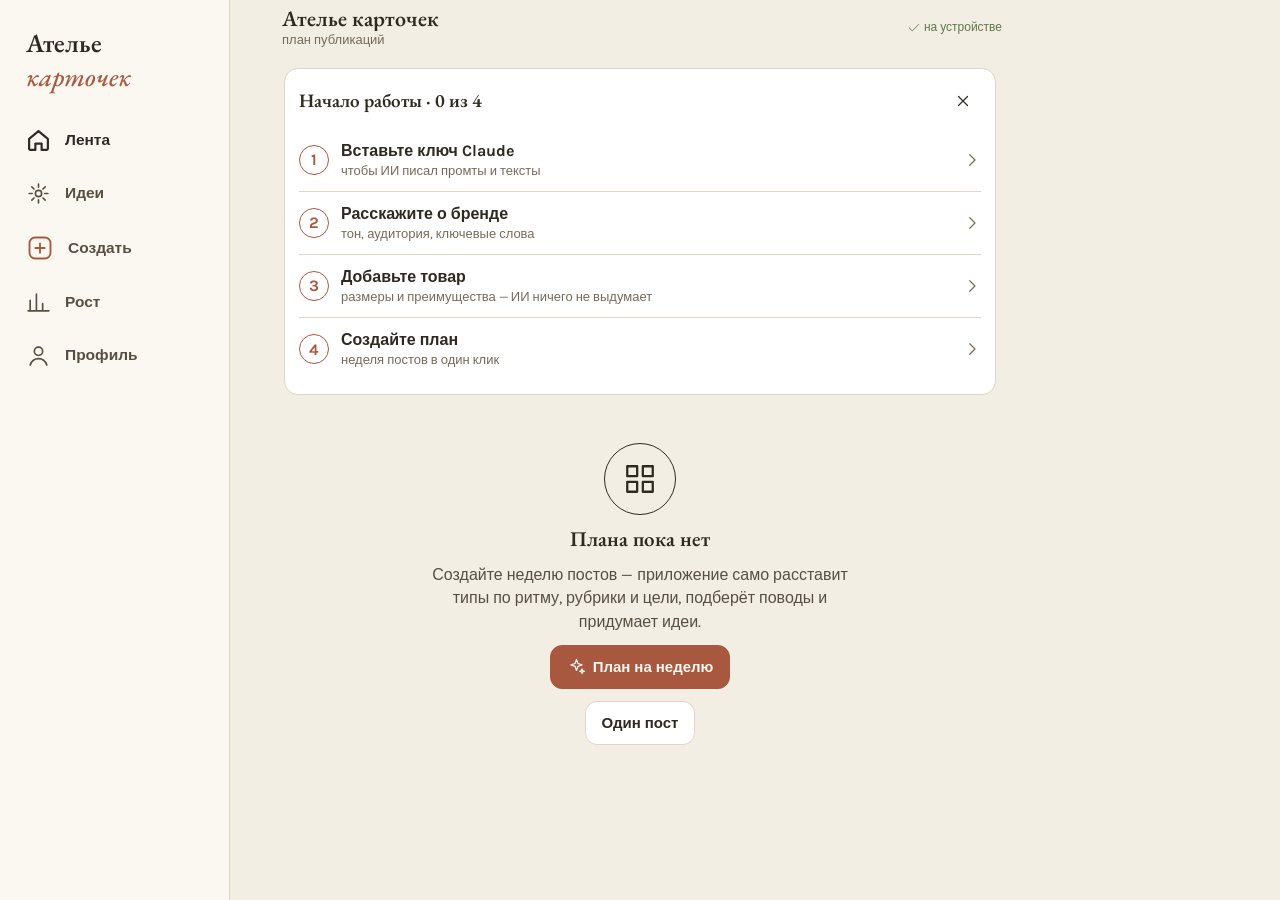
==== commit 6b60d8af: "Ателье карточек 2.0: интерфейс в стиле Instagram и весь функционал плана Разбить монолитный index.ht" ====
--- a/index.html
+++ b/index.html
@@ -6,2645 +6,51 @@
 <meta name="theme-color" content="#a8583f">
 <meta name="mobile-web-app-capable" content="yes">
 <meta name="apple-mobile-web-app-capable" content="yes">
+<meta name="apple-mobile-web-app-status-bar-style" content="default">
 <meta name="apple-mobile-web-app-title" content="Ателье">
 <link rel="manifest" href="manifest.webmanifest">
 <link rel="icon" href="icon.svg" type="image/svg+xml">
 <link rel="apple-touch-icon" href="icon-192.png">
 <title>Ателье карточек</title>
 <link rel="preconnect" href="https://fonts.gstatic.com" crossorigin>
-<link href="https://fonts.googleapis.com/css2?family=EB+Garamond:ital,wght@0,400..600;1,400..500&family=Karla:wght@400;500;600;700&display=swap" rel="stylesheet">
-<style>:root{box-sizing:border-box;padding-top:env(safe-area-inset-top,0px);padding-bottom:env(safe-area-inset-bottom,0px)}body{margin:0}img{max-width:100%}</style>
+<link href="https://fonts.googleapis.com/css2?family=EB+Garamond:ital,wght@0,400..600;1,400..500&family=Karla:wght@400;500;600;700;800&display=swap" rel="stylesheet">
+<script>try{var t=JSON.parse(localStorage.getItem("atelier.theme")||'""');if(t)document.documentElement.dataset.theme=t;}catch(e){}</script>
+<link rel="stylesheet" href="app.css?v=2">
 </head>
 <body>
-
-<style>
-  :root{
-    --ground:#f3eee4; --surface:#fbf8f2; --surface-raised:#ffffff;
-    --ink:#2e2a22; --ink-soft:#574f42; --ink-faint:#766b5a; --line:#ded5c4;
-    --accent:#a8583f; --on-accent:#fbf8f2; --accent-soft:#efd9c9; --rust-deep:#8c4632;
-    --amber:#c08a3e; --sage:#74855f; --teal:#4f7a73;
-    --shadow:0 1px 2px rgba(46,42,34,.06), 0 8px 24px -12px rgba(46,42,34,.18);
-    --radius:14px;
-  }
-  @media (prefers-color-scheme: dark){
-    :root:not([data-theme="light"]){
-      --ground:#000000; --surface:#0a0a0a; --surface-raised:#141414;
-      --ink:#f2ede0; --ink-soft:#cfc4ae; --ink-faint:#a39883; --line:#24201a;
-      --accent:#d9926f; --on-accent:#0a0a0a; --accent-soft:#3a2a20; --rust-deep:#e2a488;
-      --amber:#dcab6d; --sage:#9bb086; --teal:#86b3ab;
-      --shadow:0 1px 2px rgba(0,0,0,.6), 0 8px 24px -12px rgba(0,0,0,.9);
-    }
-  }
-  :root[data-theme="dark"]{
-    --ground:#000000; --surface:#0a0a0a; --surface-raised:#141414;
-    --ink:#f2ede0; --ink-soft:#cfc4ae; --ink-faint:#a39883; --line:#24201a;
-    --accent:#d9926f; --on-accent:#0a0a0a; --accent-soft:#3a2a20; --rust-deep:#e2a488;
-    --amber:#dcab6d; --sage:#9bb086; --teal:#86b3ab;
-    --shadow:0 1px 2px rgba(0,0,0,.6), 0 8px 24px -12px rgba(0,0,0,.9);
-  }
-  *{box-sizing:border-box}
-  @media (prefers-reduced-motion: reduce){ *{transition:none!important; animation:none!important} }
-  button{appearance:none;-webkit-appearance:none;margin:0;font:inherit;-webkit-tap-highlight-color:transparent}
-  body{
-    background:var(--ground); color:var(--ink);
-    font-family:"Karla",-apple-system,"Segoe UI",sans-serif;
-    padding-inline:20px; padding-block:24px 40px;
-  }
-  h1,h2,h3{font-family:"EB Garamond",Georgia,serif; margin:0; font-weight:600}
-  .app{max-width:1180px; margin-inline:auto; display:flex; flex-direction:column; gap:16px}
-
-  header{display:flex; flex-wrap:wrap; align-items:baseline; gap:6px 16px; padding-bottom:14px; border-bottom:1px solid var(--line)}
-  .wordmark{font-family:"EB Garamond",Georgia,serif; font-size:26px; font-weight:600; line-height:1.1}
-  .wordmark em{font-style:italic; font-weight:500; color:var(--accent)}
-  .wordmark small{display:block; font-family:"Karla",sans-serif; font-size:11.5px; font-weight:600; letter-spacing:.12em; text-transform:uppercase; color:var(--ink-faint); margin-top:5px}
-
-  .offline-banner{background:var(--accent-soft); color:var(--rust-deep); border:1px solid var(--accent); border-radius:10px; padding:10px 14px; font-size:13px}
-
-  .tabs{display:grid; grid-template-columns:repeat(4,1fr); gap:4px; padding:4px; background:var(--surface); border:1px solid var(--line); border-radius:12px}
-  .tab{border:none; background:transparent; color:var(--ink-soft); font-family:"Karla",sans-serif; font-size:14px; font-weight:600; padding:9px 6px; border-radius:9px; cursor:pointer}
-  .tab:hover{color:var(--ink)}
-  .tab[aria-selected="true"]{background:var(--surface-raised); color:var(--ink); box-shadow:inset 0 0 0 1px var(--line), 0 1px 2px rgba(0,0,0,.06)}
-  .tab:focus-visible, button:focus-visible, input:focus-visible, select:focus-visible, textarea:focus-visible, summary:focus-visible{outline:2px solid var(--accent); outline-offset:1px}
-
-  .panel{background:var(--surface); border:1px solid var(--line); border-radius:var(--radius); box-shadow:var(--shadow); padding:18px 20px; display:flex; flex-direction:column; gap:14px}
-  .panel h2{font-size:17px}
-  .hint-inline{font-family:"Karla",sans-serif; font-size:11px; font-weight:600; letter-spacing:.06em; text-transform:uppercase; color:var(--ink-faint)}
-
-  details.field-group{padding:0; gap:0}
-  details.field-group > summary{cursor:pointer; padding:16px 20px; display:flex; align-items:center; justify-content:space-between; gap:10px; list-style:none}
-  details.field-group > summary::-webkit-details-marker{display:none}
-  details.field-group > summary::after{content:"⌄"; color:var(--ink-faint); font-size:15px; flex-shrink:0}
-  details.field-group[open] > summary::after{content:"⌃"}
-  details.field-group > .field-body{padding:0 20px 18px; display:flex; flex-direction:column}
-
-  .field{display:flex; flex-direction:column; gap:5px; margin-bottom:12px}
-  .field:last-child{margin-bottom:0}
-  .field label{font-size:12px; letter-spacing:.08em; text-transform:uppercase; color:var(--ink-faint); font-weight:600}
-  input[type=text], input[type=number], select, textarea{
-    background:var(--ground); border:1px solid var(--line); border-radius:8px; padding:10px;
-    font-family:"Karla",sans-serif; font-size:15px; color:var(--ink); width:100%;
-  }
-  textarea{resize:vertical}
-  .field-row{display:flex; gap:10px; flex-wrap:wrap}
-  .field-row .field{flex:1; min-width:110px}
-  .hint{font-size:12.5px; color:var(--ink-faint); margin:0; line-height:1.5}
-  .checkbox-row{flex-direction:row; align-items:center; gap:8px; font-size:13.5px; color:var(--ink); text-transform:none; letter-spacing:0; font-weight:500; margin-bottom:12px}
-  .checkbox-row input{width:auto}
-
-  .chip-row{display:flex; flex-wrap:wrap; gap:6px}
-  .chip{border:1px solid var(--line); background:var(--ground); color:var(--ink-soft); font-size:13px; padding:6px 12px; border-radius:999px; cursor:pointer; font-family:"Karla",sans-serif}
-  .chip[aria-pressed="true"]{background:var(--accent); border-color:var(--accent); color:var(--on-accent)}
-  .chip:hover:not([aria-pressed="true"]){border-color:var(--accent)}
-  .chip.static{cursor:default}
-  .chip.static:hover{border-color:var(--line)}
-  .chip-remove{background:none;border:none;color:inherit;cursor:pointer;font-size:13px;line-height:1;padding:0;margin-left:6px}
-
-  .btn-primary, .btn-ghost{border-radius:8px; padding:11px 18px; font-family:"Karla",sans-serif; font-weight:600; font-size:14.5px; cursor:pointer}
-  .btn-primary{background:var(--accent); color:var(--on-accent); border:none}
-  .btn-primary:hover{background:var(--rust-deep)}
-  .btn-primary:disabled{opacity:.45; cursor:not-allowed}
-  .btn-ghost{background:transparent; color:var(--ink-soft); border:1px solid var(--line)}
-  .btn-ghost:hover{border-color:var(--ink-faint)}
-  .btn-ghost:disabled{opacity:.4; cursor:not-allowed}
-  .btn-small{padding:6px 12px; font-size:12.5px}
-  .icon-btn{background:var(--surface); border:1px solid var(--line); border-radius:8px; width:30px; height:30px; cursor:pointer; color:var(--ink-soft); font-size:13px; display:inline-flex; align-items:center; justify-content:center}
-  .icon-btn:hover{border-color:var(--accent); color:var(--accent)}
-  .icon-btn.danger:hover{border-color:var(--rust-deep); color:var(--rust-deep)}
-  .icon-btn:disabled{opacity:.35; cursor:not-allowed}
-  .icon-btn:disabled:hover{border-color:var(--line); color:var(--ink-soft)}
-
-  .generator-grid{display:grid; grid-template-columns:minmax(300px,400px) 1fr; gap:16px; align-items:start}
-  .controls{display:flex; flex-direction:column; gap:14px}
-  .output{position:sticky; top:calc(env(safe-area-inset-top,0px) + 12px)}
-  .ticket-head{display:flex; justify-content:space-between; align-items:center}
-  .ticket-label{font-family:"EB Garamond",Georgia,serif; font-size:19px; font-weight:600}
-  .ticket-mode{font-size:11px; letter-spacing:.06em; text-transform:uppercase; padding:4px 10px; border-radius:999px; background:var(--accent-soft); color:var(--rust-deep); font-family:"Karla",sans-serif; font-weight:700}
-  .ticket-mode.air{background:color-mix(in srgb, var(--sage) 20%, var(--surface-raised)); color:var(--sage)}
-  #promptOutput{width:100%; min-height:420px; font-family:"Karla",sans-serif; font-size:13px; line-height:1.6; white-space:pre-wrap}
-  .ticket-actions{display:flex; align-items:center; gap:10px; flex-wrap:wrap; margin-top:10px}
-  .toast{font-size:12px; color:var(--sage); font-weight:600}
-  .toast.warn{color:var(--rust-deep)}
-  .warning-strip{background:var(--accent-soft); color:var(--rust-deep); border:1px solid var(--accent); border-radius:8px; padding:9px 12px; font-size:12.5px; margin-bottom:10px}
-
-  .card-context{background:var(--ground); border:1px solid var(--line); border-radius:10px; padding:10px 12px; display:flex; flex-direction:column; gap:6px}
-  .card-context .empty{color:var(--ink-faint); font-size:13px}
-
-  .badge{font-size:11px; letter-spacing:.05em; text-transform:uppercase; padding:3px 10px; border-radius:999px; font-weight:700; display:inline-block}
-  .badge-dense{background:var(--accent-soft); color:var(--rust-deep)}
-  .badge-air{background:color-mix(in srgb, var(--sage) 20%, var(--surface-raised)); color:var(--sage)}
-
-  .plan-toolbar{display:flex; flex-direction:column; gap:10px}
-  .plan-gen-row{display:flex; gap:10px; align-items:flex-end; flex-wrap:wrap; padding:0 20px 18px}
-  .plan-gen-row .field{margin-bottom:0; width:120px}
-  .plan-add-row{display:flex; gap:8px; flex-wrap:wrap; padding-top:10px; border-top:1px dashed var(--line)}
-  .plan-add-row select{min-width:130px; width:auto}
-  .plan-add-row input{flex:1; min-width:180px}
-
-  .plan-grid{display:grid; grid-template-columns:repeat(3,1fr); gap:12px}
-  @media (max-width:820px){ .plan-grid{grid-template-columns:1fr 1fr} }
-  @media (max-width:560px){ .plan-grid{grid-template-columns:1fr} .generator-grid{grid-template-columns:1fr} .output{position:static} }
-  .plan-card{background:var(--surface-raised); border:1px solid var(--line); border-radius:var(--radius); padding:12px; display:flex; flex-direction:column; gap:8px; box-shadow:var(--shadow)}
-  .plan-card-head{display:flex; justify-content:space-between; align-items:center}
-  .plan-index{font-family:"EB Garamond",Georgia,serif; font-size:15px; color:var(--ink-faint); font-variant-numeric:tabular-nums}
-  .plan-note{font-size:13.5px; margin:0; min-height:2.6em; color:var(--ink-soft)}
-  .plan-card-controls{display:flex; gap:6px}
-  .plan-card-actions{display:flex; gap:6px; flex-wrap:wrap; margin-top:auto; padding-top:4px}
-  .plan-edit-form, .plan-adjust-form{display:flex; flex-direction:column; gap:6px; background:var(--ground); border:1px solid var(--line); border-radius:8px; padding:8px}
-  .plan-form-actions{display:flex; gap:6px}
-  .adjust-status{margin:0; font-size:12px; color:var(--ink-faint)}
-  .plan-prompt-preview{font-family:"Karla",sans-serif; font-size:12px; white-space:pre-wrap; max-height:220px; overflow-y:auto; background:var(--ground); border:1px solid var(--line); border-radius:8px; padding:8px}
-  .rhythm-warning{grid-column:1/-1; background:var(--accent-soft); color:var(--rust-deep); border:1px dashed var(--accent); border-radius:8px; padding:8px 12px; font-size:12.5px}
-  .placeholder-state{grid-column:1/-1; text-align:center; padding:30px 20px; color:var(--ink-faint); border:1px dashed var(--line); border-radius:var(--radius); font-size:13.5px}
-
-  .settings-grid{display:flex; flex-direction:column; gap:16px}
-  .list-editors{display:grid; grid-template-columns:repeat(auto-fit,minmax(260px,1fr)); gap:16px}
-  .list-editor h3{font-size:14.5px; margin-bottom:8px}
-  .list-add-row{display:flex; gap:6px; margin-top:8px; flex-wrap:wrap}
-  .list-add-row input{flex:1; min-width:110px}
-
-  .field-with-add{display:flex; gap:6px; align-items:center}
-  .field-with-add select{flex:1; min-width:0}
-  .inline-add-row{display:flex; gap:6px; flex-wrap:wrap; margin-top:6px; padding:8px; background:var(--ground); border:1px solid var(--line); border-radius:8px}
-  .inline-add-row input{flex:1; min-width:100px}
-
-  .plan-sort-row{display:flex; align-items:center; gap:8px; padding:0 20px 14px; flex-wrap:wrap}
-  .plan-sort-row label{font-size:12px; letter-spacing:.06em; text-transform:uppercase; color:var(--ink-faint); font-weight:600}
-  .plan-sort-row select{width:auto; min-width:160px}
-
-  .plan-card.fresh{border-color:var(--accent); box-shadow:0 0 0 2px var(--accent-soft), var(--shadow); transition:border-color .6s, box-shadow .6s}
-  .card-block{background:var(--ground); border:1px solid var(--line); border-radius:8px; padding:8px; display:flex; flex-direction:column; gap:6px}
-  .card-block-label{font-size:10.5px; letter-spacing:.08em; text-transform:uppercase; color:var(--ink-faint); font-weight:700; display:flex; justify-content:space-between; gap:6px}
-  .card-block-text{font-size:12px; white-space:pre-wrap; color:var(--ink-soft); margin:0; max-height:4.8em; overflow:hidden}
-  .card-block-text.full{max-height:260px; overflow-y:auto}
-  .card-block-actions{display:flex; gap:4px; flex-wrap:wrap}
-  .card-block-actions .btn-ghost{padding:4px 9px; font-size:11.5px}
-  .no-prompt{font-size:12px; color:var(--ink-faint); margin:0}
-
-  .post-rows{display:flex; flex-direction:column; gap:6px; padding:0 20px 18px}
-  .post-rows-head{display:flex; justify-content:space-between; align-items:center; gap:8px; flex-wrap:wrap}
-  .post-row{border:1px solid var(--line); border-radius:8px; background:var(--ground)}
-  .post-row > summary{cursor:pointer; padding:8px 10px; font-size:13px; display:flex; gap:8px; align-items:center; list-style:none}
-  .post-row > summary::-webkit-details-marker{display:none}
-  .post-row .post-row-sum{color:var(--ink-faint); font-size:12px; overflow:hidden; text-overflow:ellipsis; white-space:nowrap}
-  .post-row-body{display:grid; grid-template-columns:repeat(auto-fit,minmax(150px,1fr)); gap:8px; padding:0 10px 10px}
-  .post-row-body .field{margin:0}
-  .post-row-body .wide{grid-column:1/-1}
-  .post-row-body select, .post-row-body input[type=text]{padding:7px; font-size:13px; background:var(--surface-raised)}
-  .post-row.custom{border-color:var(--accent)}
-
-  .caption-box{display:flex; flex-direction:column; gap:6px; margin-top:12px}
-  #captionOutput{min-height:120px; font-size:13px; line-height:1.55}
-  .ai-status{font-size:12px; color:var(--ink-faint); margin:0}
-  .ai-status.warn{color:var(--rust-deep)}
-  .seg{display:inline-flex; border:1px solid var(--line); border-radius:8px; overflow:hidden}
-  .seg button{border:none; background:transparent; padding:7px 12px; font-size:13px; cursor:pointer; color:var(--ink-soft)}
-  .seg button[aria-pressed="true"]{background:var(--accent); color:var(--on-accent)}
-  input[type=password]{background:var(--ground); border:1px solid var(--line); border-radius:8px; padding:10px; font-family:"Karla",sans-serif; font-size:15px; color:var(--ink); width:100%}
-  .conn-status{display:flex; gap:14px; flex-wrap:wrap; font-size:11.5px; color:var(--ink-faint); margin-left:auto}
-  .conn-status b{font-weight:600; color:var(--ink-soft)}
-  .conn-grid{display:grid; grid-template-columns:repeat(auto-fit,minmax(260px,1fr)); gap:18px}
-  .conn-grid > div{display:flex; flex-direction:column; gap:8px}
-  [hidden]{display:none!important}
-</style>
-
-<div class="app" id="appRoot">
-  <header>
-    <div class="wordmark">Ателье <em>карточек</em><small>промты и план для instagram-карточек</small></div>
-    <div class="conn-status" id="connStatus"></div>
-  </header>
-
-  <nav class="tabs" role="tablist" aria-label="Раздел">
-    <button type="button" class="tab" role="tab" data-tab="generator" id="tabBtnGenerator" aria-selected="true">Промт</button>
-    <button type="button" class="tab" role="tab" data-tab="plan" id="tabBtnPlan" aria-selected="false">План</button>
-    <button type="button" class="tab" role="tab" data-tab="settings" id="tabBtnSettings" aria-selected="false">Настройки</button>
-    <button type="button" class="tab" role="tab" data-tab="review" id="tabBtnReview" aria-selected="false">Проверка</button>
+<div id="app">
+  <nav class="nav" id="nav" aria-label="Разделы">
+    <span class="brand-mark">Ателье <em>карточек</em></span>
+    <a href="#/feed" data-nav="feed"><svg class="ic" viewBox="0 0 24 24" aria-hidden="true"><path d="M3 10.5 12 3l9 7.5V20a1 1 0 0 1-1 1h-5v-6h-6v6H4a1 1 0 0 1-1-1z"/></svg><span>Лента</span></a>
+    <a href="#/ideas" data-nav="ideas"><svg class="ic" viewBox="0 0 24 24" aria-hidden="true"><path d="M12 3v3M12 18v3M3 12h3M18 12h3M5.6 5.6l2.1 2.1M16.3 16.3l2.1 2.1M5.6 18.4l2.1-2.1M16.3 7.7l2.1-2.1"/><circle cx="12" cy="12" r="3"/></svg><span>Идеи</span></a>
+    <button type="button" class="plus" data-act="openCreate" aria-label="Создать"><svg class="ic" viewBox="0 0 24 24" aria-hidden="true"><rect x="3" y="3" width="18" height="18" rx="5"/><path d="M12 8v8M8 12h8"/></svg><span>Создать</span></button>
+    <a href="#/growth" data-nav="growth"><svg class="ic" viewBox="0 0 24 24" aria-hidden="true"><path d="M4 20V10M10 20V4M16 20v-7M22 20H2"/></svg><span>Рост</span></a>
+    <a href="#/profile" data-nav="profile"><svg class="ic" viewBox="0 0 24 24" aria-hidden="true"><circle cx="12" cy="8" r="4"/><path d="M4 21c1.5-4 4.5-6 8-6s6.5 2 8 6"/></svg><span>Профиль</span></a>
   </nav>
-
-  <span class="toast" id="copyToast" hidden>Скопировано</span>
-
-  <div id="offlineBanner" class="offline-banner" hidden>Не удалось связаться с хранилищем — изменения сейчас не сохраняются. Проверьте интернет и подключение в «Настройках».</div>
-  <div id="jsErrorBanner" class="offline-banner" hidden style="background:#f6d6d6; color:#8a2222; border-color:#c0392b"></div>
-
-  <main>
-    <section id="panelGenerator">
-      <div class="generator-grid">
-        <div class="controls">
-          <details class="panel field-group" open>
-            <summary><h2>Карточка из плана</h2></summary>
-            <div class="field-body">
-              <div class="field">
-                <label for="cardSelect">Номер карточки</label>
-                <select id="cardSelect"></select>
-              </div>
-              <div class="card-context" id="cardContext"></div>
-            </div>
-          </details>
-
-          <details class="panel field-group">
-            <summary><h2>Режим <span class="hint-inline">(необязательно)</span></h2></summary>
-            <div class="field-body">
-              <div class="field">
-                <label for="modeOverrideSelect">Переопределить тип карточки</label>
-                <select id="modeOverrideSelect"></select>
-              </div>
-              <p class="hint">По умолчанию берётся тип, заданный в плане. Здесь можно сгенерировать промт другого типа для той же карточки.</p>
-              <button type="button" class="btn-ghost btn-small" data-reset="mode" style="align-self:flex-end">Сбросить</button>
-            </div>
-          </details>
-
-          <details class="panel field-group">
-            <summary><h2>Товар <span class="hint-inline">(необязательно)</span></h2></summary>
-            <div class="field-body">
-              <div class="field"><label for="productName">Название</label><input id="productName" type="text" placeholder="Декоративная ваза в форме сумки"></div>
-              <div class="field"><label for="productCategory">Категория / назначение</label><input id="productCategory" type="text" placeholder="Декор для интерьера"></div>
-              <div class="field-row">
-                <div class="field"><label for="productHeight">Высота, см</label><input id="productHeight" type="number" min="0" step="0.5"></div>
-                <div class="field"><label for="productWidth">Ширина, см</label><input id="productWidth" type="number" min="0" step="0.5"></div>
-                <div class="field"><label for="productDepth">Глубина, см</label><input id="productDepth" type="number" min="0" step="0.5"></div>
-              </div>
-              <div class="field"><label for="productBenefit1">Преимущество 1</label><input id="productBenefit1" type="text" placeholder="иначе определится автоматически"></div>
-              <div class="field"><label for="productBenefit2">Преимущество 2</label><input id="productBenefit2" type="text"></div>
-              <div class="field"><label for="productBenefit3">Преимущество 3</label><input id="productBenefit3" type="text"></div>
-              <button type="button" class="btn-ghost btn-small" data-reset="product" style="align-self:flex-end">Сбросить</button>
-            </div>
-          </details>
-
-          <details class="panel field-group" id="compositionCard">
-            <summary><h2>Композиционный приём <span class="hint-inline">(необязательно)</span></h2></summary>
-            <div class="field-body">
-              <div class="field" data-list="compositions" data-target="compositionSelect" style="margin-bottom:8px">
-                <div class="field-with-add">
-                  <select id="compositionSelect"></select>
-                  <button type="button" class="icon-btn" data-inline-add-toggle title="Добавить свой приём">+</button>
-                </div>
-                <div class="inline-add-row" hidden>
-                  <input type="text" placeholder="Название приёма">
-                  <input type="text" placeholder="Описание приёма">
-                  <button type="button" class="btn-ghost btn-small" data-inline-add-confirm>Добавить</button>
-                  <button type="button" class="btn-ghost btn-small" data-inline-add-cancel>Отмена</button>
-                </div>
-              </div>
-              <p class="hint" id="compositionHint"></p>
-              <button type="button" class="btn-ghost btn-small" data-reset="composition" style="align-self:flex-end">Сбросить</button>
-            </div>
-          </details>
-
-          <details class="panel field-group">
-            <summary><h2>Сцена и атмосфера <span class="hint-inline">(необязательно)</span></h2></summary>
-            <div class="field-body">
-              <div class="field" data-list="locations" data-target="locationSelect">
-                <label for="locationSelect">Локация</label>
-                <div class="field-with-add">
-                  <select id="locationSelect"></select>
-                  <button type="button" class="icon-btn" data-inline-add-toggle title="Добавить свою локацию">+</button>
-                </div>
-                <div class="inline-add-row" hidden>
-                  <input type="text" placeholder="Новая локация">
-                  <button type="button" class="btn-ghost btn-small" data-inline-add-confirm>Добавить</button>
-                  <button type="button" class="btn-ghost btn-small" data-inline-add-cancel>Отмена</button>
-                </div>
-              </div>
-              <div class="field" data-list="light" data-target="lightSelect">
-                <label for="lightSelect">Свет</label>
-                <div class="field-with-add">
-                  <select id="lightSelect"></select>
-                  <button type="button" class="icon-btn" data-inline-add-toggle title="Добавить свой вариант света">+</button>
-                </div>
-                <div class="inline-add-row" hidden>
-                  <input type="text" placeholder="Новый вариант света">
-                  <button type="button" class="btn-ghost btn-small" data-inline-add-confirm>Добавить</button>
-                  <button type="button" class="btn-ghost btn-small" data-inline-add-cancel>Отмена</button>
-                </div>
-              </div>
-              <div class="field" data-list="angles" data-target="angleSelect">
-                <label for="angleSelect">Ракурс</label>
-                <div class="field-with-add">
-                  <select id="angleSelect"></select>
-                  <button type="button" class="icon-btn" data-inline-add-toggle title="Добавить свой ракурс">+</button>
-                </div>
-                <div class="inline-add-row" hidden>
-                  <input type="text" placeholder="Новый ракурс">
-                  <button type="button" class="btn-ghost btn-small" data-inline-add-confirm>Добавить</button>
-                  <button type="button" class="btn-ghost btn-small" data-inline-add-cancel>Отмена</button>
-                </div>
-              </div>
-              <div class="field" data-list="props" data-target="propsChips">
-                <label>Реквизит</label>
-                <div class="chip-row" id="propsChips"></div>
-                <button type="button" class="icon-btn" data-inline-add-toggle title="Добавить свой реквизит" style="margin-top:4px">+</button>
-                <div class="inline-add-row" hidden>
-                  <input type="text" placeholder="Новый реквизит">
-                  <button type="button" class="btn-ghost btn-small" data-inline-add-confirm>Добавить</button>
-                  <button type="button" class="btn-ghost btn-small" data-inline-add-cancel>Отмена</button>
-                </div>
-              </div>
-              <label class="checkbox-row" style="margin-top:4px"><input type="checkbox" id="humanToggle"> Добавить человека в кадр (руку)</label>
-              <button type="button" class="btn-ghost btn-small" data-reset="scene" style="align-self:flex-end">Сбросить</button>
-            </div>
-          </details>
-
-          <details class="panel field-group">
-            <summary><h2>Оформление <span class="hint-inline">(необязательно)</span></h2></summary>
-            <div class="field-body">
-              <div class="field" data-list="accentColors" data-target="accentColorSelect">
-                <label for="accentColorSelect">Акцентный цвет</label>
-                <div class="field-with-add">
-                  <select id="accentColorSelect"></select>
-                  <button type="button" class="icon-btn" data-inline-add-toggle title="Добавить свой цвет">+</button>
-                </div>
-                <div class="inline-add-row" hidden>
-                  <input type="text" placeholder="Новый акцентный цвет">
-                  <button type="button" class="btn-ghost btn-small" data-inline-add-confirm>Добавить</button>
-                  <button type="button" class="btn-ghost btn-small" data-inline-add-cancel>Отмена</button>
-                </div>
-              </div>
-              <div class="field" id="kickerField"><label for="kickerText">Фирменный кикер</label><input id="kickerText" type="text" value="DECOR FOR A BETTER HOME"></div>
-              <div class="field" id="sloganField"><label for="sloganText">Нижний слоган</label><input id="sloganText" type="text" value="СТИЛЬ В КАЖДОЙ ДЕТАЛИ"></div>
-              <label class="checkbox-row"><input type="checkbox" id="avoidRepeatToggle" checked> Предупреждать о повторе приёма/сцены</label>
-              <button type="button" class="btn-ghost btn-small" data-reset="design" style="align-self:flex-end">Сбросить</button>
-            </div>
-          </details>
-
-          <button class="btn-primary" id="generateBtn" type="button" style="align-self:flex-start">Собрать промт</button>
-        </div>
-
-        <div class="output">
-          <div class="panel output-ticket">
-            <div class="ticket-head">
-              <span class="ticket-label">Готовый промт</span>
-              <span class="ticket-mode" id="outputModeBadge">—</span>
-            </div>
-            <div id="repeatWarningBox" class="warning-strip" hidden></div>
-            <textarea id="promptOutput" placeholder="Выберите карточку из плана и нажмите «Собрать промт»."></textarea>
-            <div class="ticket-actions">
-              <button class="btn-primary" id="copyBtn" type="button">Скопировать</button>
-              <button class="btn-ghost" id="refinePromptBtn" type="button">✦ Доработать промт с ИИ</button>
-              <button class="btn-ghost" id="saveToPlanBtn" type="button">Сохранить в карточку плана</button>
-            </div>
-            <label class="checkbox-row" style="margin:8px 0 0"><input type="checkbox" id="autoSaveToggle" checked> Автоматически сохранять промт в выбранную карточку</label>
-            <p class="ai-status" id="promptStatus" hidden></p>
-            <div class="caption-box">
-              <div class="ticket-head">
-                <span class="ticket-label" style="font-size:16px">Текст поста</span>
-                <button class="btn-ghost btn-small" id="captionBtn" type="button">✦ Написать с ИИ</button>
-              </div>
-              <textarea id="captionOutput" placeholder="Подпись к посту и хэштеги. Нажмите «Написать с ИИ» — текст сохранится в карточку плана. Можно править вручную."></textarea>
-              <div class="ticket-actions" style="margin-top:0">
-                <button class="btn-ghost btn-small" id="copyCaptionBtn" type="button">Скопировать текст</button>
-                <button class="btn-ghost btn-small" id="saveCaptionBtn" type="button">Сохранить правки</button>
-              </div>
-              <p class="ai-status" id="captionStatus" hidden></p>
-            </div>
-          </div>
-        </div>
-      </div>
-    </section>
-
-    <section class="panel" id="panelPlan" hidden style="padding:0">
-      <div class="plan-toolbar">
-        <details class="field-group" open>
-          <summary><h2>Генерация нового плана</h2></summary>
-          <div class="plan-gen-row">
-            <div class="field"><label for="planCount">Постов</label><input id="planCount" type="number" min="1" max="40" value="9"></div>
-            <button class="btn-primary" id="generatePlanBtn" type="button">Сгенерировать план</button>
-            <button class="btn-ghost btn-small" id="clearPlanBtn" type="button">Очистить план</button>
-            <label class="checkbox-row" style="margin:0; flex-basis:100%"><input type="checkbox" id="aiIdeasToggle" checked> Придумать идеи для заметок с помощью ИИ (иначе — из готовых вариантов)</label>
-            <p class="hint" style="flex-basis:100%">Новые карточки получают номера №01…, а на экране подсвечиваются и прокручиваются в видимую область. Плотные типы (Hero, Карусель) чередуются с воздушными автоматически. Ниже можно настроить каждый пост отдельно.</p>
-            <p class="ai-status" id="planGenStatus" hidden style="flex-basis:100%"></p>
-          </div>
-          <div class="post-rows">
-            <div class="post-rows-head">
-              <span class="hint-inline">Настройка по постам (необязательно — пустое поле = общее значение / авто)</span>
-              <button type="button" class="btn-ghost btn-small" id="resetPostRowsBtn">Сбросить по постам</button>
-            </div>
-            <div id="postRows"></div>
-          </div>
-        </details>
-        <details class="field-group">
-          <summary><h2>Общие параметры генерации <span class="hint-inline">(необязательно)</span></h2></summary>
-          <div class="field-body">
-            <div class="field" data-list="locations" data-target="planDefLocation">
-              <label for="planDefLocation">Локация по умолчанию</label>
-              <div class="field-with-add">
-                <select id="planDefLocation"></select>
-                <button type="button" class="icon-btn" data-inline-add-toggle title="Добавить свою локацию">+</button>
-              </div>
-              <div class="inline-add-row" hidden>
-                <input type="text" placeholder="Новая локация">
-                <button type="button" class="btn-ghost btn-small" data-inline-add-confirm>Добавить</button>
-                <button type="button" class="btn-ghost btn-small" data-inline-add-cancel>Отмена</button>
-              </div>
-            </div>
-            <div class="field" data-list="light" data-target="planDefLight">
-              <label for="planDefLight">Свет по умолчанию</label>
-              <div class="field-with-add">
-                <select id="planDefLight"></select>
-                <button type="button" class="icon-btn" data-inline-add-toggle title="Добавить свой вариант света">+</button>
-              </div>
-              <div class="inline-add-row" hidden>
-                <input type="text" placeholder="Новый вариант света">
-                <button type="button" class="btn-ghost btn-small" data-inline-add-confirm>Добавить</button>
-                <button type="button" class="btn-ghost btn-small" data-inline-add-cancel>Отмена</button>
-              </div>
-            </div>
-            <div class="field" data-list="angles" data-target="planDefAngle">
-              <label for="planDefAngle">Ракурс по умолчанию</label>
-              <div class="field-with-add">
-                <select id="planDefAngle"></select>
-                <button type="button" class="icon-btn" data-inline-add-toggle title="Добавить свой ракурс">+</button>
-              </div>
-              <div class="inline-add-row" hidden>
-                <input type="text" placeholder="Новый ракурс">
-                <button type="button" class="btn-ghost btn-small" data-inline-add-confirm>Добавить</button>
-                <button type="button" class="btn-ghost btn-small" data-inline-add-cancel>Отмена</button>
-              </div>
-            </div>
-            <div class="field" data-list="props" data-target="planDefPropsChips">
-              <label>Реквизит по умолчанию</label>
-              <div class="chip-row" id="planDefPropsChips"></div>
-              <button type="button" class="icon-btn" data-inline-add-toggle title="Добавить свой реквизит" style="margin-top:4px">+</button>
-              <div class="inline-add-row" hidden>
-                <input type="text" placeholder="Новый реквизит">
-                <button type="button" class="btn-ghost btn-small" data-inline-add-confirm>Добавить</button>
-                <button type="button" class="btn-ghost btn-small" data-inline-add-cancel>Отмена</button>
-              </div>
-            </div>
-            <label class="checkbox-row"><input type="checkbox" id="planDefHuman"> Человек в кадре по умолчанию</label>
-            <div class="field" data-list="accentColors" data-target="planDefAccent">
-              <label for="planDefAccent">Акцентный цвет по умолчанию</label>
-              <div class="field-with-add">
-                <select id="planDefAccent"></select>
-                <button type="button" class="icon-btn" data-inline-add-toggle title="Добавить свой цвет">+</button>
-              </div>
-              <div class="inline-add-row" hidden>
-                <input type="text" placeholder="Новый акцентный цвет">
-                <button type="button" class="btn-ghost btn-small" data-inline-add-confirm>Добавить</button>
-                <button type="button" class="btn-ghost btn-small" data-inline-add-cancel>Отмена</button>
-              </div>
-            </div>
-            <p class="hint">Эти значения подставятся во вкладке «Промт», когда вы выберете карточку из этой партии — их можно будет изменить перед сборкой.</p>
-            <button type="button" class="btn-ghost btn-small" data-reset="planDefaults" style="align-self:flex-end">Сбросить</button>
-          </div>
-        </details>
-        <div class="plan-add-row">
-          <select id="newSlotType"></select>
-          <input id="newSlotNote" type="text" placeholder="Добавить один слот вручную — заметка">
-          <button class="btn-ghost btn-small" id="addSlotBtn" type="button">Добавить</button>
-        </div>
-      </div>
-      <div class="plan-sort-row">
-        <label for="planSortOrder">Порядок карточек</label>
-        <select id="planSortOrder">
-          <option value="old" selected>Сначала старые</option>
-          <option value="new">Сначала новые</option>
-        </select>
-      </div>
-      <div class="plan-grid" id="planGrid"></div>
-    </section>
-
-    <section class="panel" id="panelSettings" hidden>
-      <div class="settings-grid">
-        <div class="list-editor panel" id="connPanel">
-          <h3>Подключение</h3>
-          <p class="hint">Ключи хранятся только в этом браузере, на этом устройстве, и отправляются только в Supabase и Anthropic. На каждом устройстве их нужно вставить один раз. Подробности — в SETUP.md.</p>
-          <div class="conn-grid">
-            <div>
-              <h3>Данные — Supabase</h3>
-              <div class="field"><label for="cfgSupaUrl">Project URL</label><input id="cfgSupaUrl" type="text" placeholder="https://xxxx.supabase.co" autocomplete="off" spellcheck="false"></div>
-              <div class="field"><label for="cfgSupaKey">Ключ anon public</label><input id="cfgSupaKey" type="password" autocomplete="off"></div>
-              <button type="button" class="btn-ghost btn-small" id="cfgTestSupa" style="align-self:flex-start">Проверить</button>
-              <p class="hint" id="cfgSupaStatus" hidden></p>
-            </div>
-            <div>
-              <h3>ИИ — Anthropic</h3>
-              <div class="field"><label for="cfgAnthKey">API-ключ</label><input id="cfgAnthKey" type="password" autocomplete="off" placeholder="sk-ant-…"></div>
-              <div class="field-row">
-                <div class="field"><label for="cfgModelDefault">Основная модель</label><select id="cfgModelDefault"><option value="claude-sonnet-5">Sonnet 5</option><option value="claude-haiku-4-5-20251001">Haiku 4.5</option><option value="claude-opus-5">Opus 5</option></select></div>
-                <div class="field"><label for="cfgModelQuick">Мелкие правки</label><select id="cfgModelQuick"><option value="claude-haiku-4-5-20251001">Haiku 4.5</option><option value="claude-sonnet-5">Sonnet 5</option></select></div>
-              </div>
-              <button type="button" class="btn-ghost btn-small" id="cfgTestAnth" style="align-self:flex-start">Проверить ключ</button>
-              <p class="hint" id="cfgAnthStatus" hidden></p>
-            </div>
-          </div>
-          <button type="button" class="btn-primary btn-small" id="cfgSave" style="align-self:flex-start">Сохранить подключение</button>
-        </div>
-
-        <div class="list-editor panel" id="backupPanel">
-          <h3>Резервная копия и перенос плана</h3>
-          <p class="hint">Скачайте файл со всем планом, промтами и своими списками — или загрузите такой файл (например, plan-import.json из этой папки), чтобы заменить текущий план.</p>
-          <div class="list-add-row">
-            <button type="button" class="btn-ghost btn-small" id="exportBtn">Скачать копию</button>
-            <input type="file" id="importInput" accept="application/json,.json" style="max-width:260px">
-            <button type="button" class="btn-ghost btn-small" id="importBtn">Загрузить из файла</button>
-          </div>
-          <p class="hint" id="backupStatus" hidden></p>
-        </div>
-
-        <h2>Списки промта</h2>
-        <p class="hint">Базовые варианты фиксированы. Добавляйте свои поверх них — они появятся во всех выпадающих списках.</p>
-        <div class="list-editors" id="listEditors"></div>
-      </div>
-    </section>
-
-    <section class="panel" id="panelReview" hidden>
-      <div class="settings-grid">
-        <h2>Проверка плана</h2>
-        <p class="hint">Выберите диапазон карточек по номеру в плане (№01, №02 — как в выпадающем списке вкладки «Промт»; всегда порядок плана, независимо от переключателя «Порядок карточек» во вкладке «План»). Нейросеть оценит ритм и подбор типов, а при наличии скриншота — сравнит план с уже опубликованными постами.</p>
-
-        <div class="list-editor panel">
-          <h3>Диапазон</h3>
-          <div class="field-row">
-            <div class="field"><label for="reviewRangeFrom">От №</label><input id="reviewRangeFrom" type="number" min="1" step="1" value="1"></div>
-            <div class="field"><label for="reviewRangeTo">До №</label><input id="reviewRangeTo" type="number" min="1" step="1" value="1"></div>
-          </div>
-          <p class="hint" id="reviewRangeHint"></p>
-        </div>
-
-        <div class="list-editor panel">
-          <h3>Критика ритма и подбора карточек</h3>
-          <p class="hint">Проверит чередование плотных (Hero, Карусель) и воздушных карточек в диапазоне, разнообразие типов и даст короткие предложения по каждой карточке.</p>
-          <button class="btn-primary btn-small" id="reviewAnalyzeBtn" type="button" style="align-self:flex-start">Проверить диапазон</button>
-          <p class="hint adjust-status" id="reviewAnalyzeStatus" hidden></p>
-          <div class="plan-prompt-preview" id="reviewAnalyzeOutput" hidden></div>
-        </div>
-
-        <div class="list-editor panel" id="reviewImageCard">
-          <h3>Сравнение скриншота публикации с планом и промтом</h3>
-          <div class="seg" role="group" aria-label="Что сравнивать">
-            <button type="button" data-review-mode="card" aria-pressed="true">Одна карточка</button>
-            <button type="button" data-review-mode="range" aria-pressed="false">Диапазон (скрин ленты)</button>
-          </div>
-          <div class="field" id="reviewCardField"><label for="reviewCardSelect">Карточка плана</label><select id="reviewCardSelect"></select></div>
-          <p class="hint" id="reviewCardInfo"></p>
-          <p class="hint" id="reviewImageHint">Приложите скриншот опубликованного поста — нейросеть сравнит его с заметкой, типом и промтом карточки и подскажет, что поправить в промте.</p>
-          <div class="field"><label for="reviewImageInput">Файл скриншота (PNG, JPEG, WebP)</label><input type="file" id="reviewImageInput" accept="image/png,image/jpeg,image/webp,image/gif"></div>
-          <button class="btn-primary btn-small" id="reviewCompareBtn" type="button" style="align-self:flex-start">Сравнить со скриншотом</button>
-          <p class="hint adjust-status" id="reviewCompareStatus" hidden></p>
-          <div class="plan-prompt-preview" id="reviewCompareOutput" hidden></div>
-        </div>
-      </div>
-    </section>
-  </main>
-
-  <footer style="text-align:center; font-size:11px; color:var(--ink-faint); padding-top:4px">web 2026-09-24-a</footer>
+  <main id="view" aria-live="polite"></main>
 </div>
+<div id="sheet" hidden></div>
+<div id="toast" class="toast" role="status" aria-live="polite"></div>
+<div id="jsErrorBanner" hidden></div>
+<noscript><p style="padding:20px">Для работы приложения включите JavaScript.</p></noscript>
 
 <script>
-/* Слой подключения: заменяет window.claude из claude.ai.
-   db     -> Supabase (таблица kv) либо localStorage, если Supabase не настроен
-   sample -> Anthropic Messages API напрямую из браузера (ключ пользователя) */
 (function(){
-  "use strict";
-  var CFG_KEY = "atelier.cfg.v1";
-  var DEFAULTS = {supaUrl:"", supaKey:"", anthropicKey:"", modelDefault:"claude-sonnet-5", modelQuick:"claude-haiku-4-5-20251001"};
-
-  function getCfg(){
-    try{ return Object.assign({}, DEFAULTS, JSON.parse(localStorage.getItem(CFG_KEY) || "{}")); }
-    catch(e){ return Object.assign({}, DEFAULTS); }
+  function show(msg){
+    var b = document.getElementById("jsErrorBanner");
+    if (!b) return;
+    b.hidden = false;
+    b.textContent = "Ошибка на странице: " + msg + " — обновите страницу (Ctrl/Cmd+Shift+R) и повторите.";
   }
-  function setCfg(patch){
-    var c = Object.assign(getCfg(), patch);
-    try{ localStorage.setItem(CFG_KEY, JSON.stringify(c)); }catch(e){}
-    return c;
-  }
-  function cloud(){ var c = getCfg(); return !!(c.supaUrl && c.supaKey); }
-  function err(code, message){ return {code: code, message: message || code}; }
-  function clone(x){ return x === undefined ? undefined : JSON.parse(JSON.stringify(x)); }
-
-  // ---------- local store (fallback + read cache) ----------
-  var LOCAL = "atelier.kv.", MIRROR = "atelier.mirror.";
-  function lsGet(k){ try{ var v = localStorage.getItem(k); return v === null ? undefined : JSON.parse(v); }catch(e){ return undefined; } }
-  function lsSet(k, v){ try{ localStorage.setItem(k, JSON.stringify(v)); return true; }catch(e){ return false; } }
-  function lsKeys(prefix){
-    var out = [];
-    try{ for (var i = 0; i < localStorage.length; i++){ var k = localStorage.key(i); if (k.indexOf(prefix) === 0) out.push(k.slice(prefix.length)); } }catch(e){}
-    return out;
-  }
-
-  // ---------- Supabase (PostgREST, table kv(key text pk, value jsonb, updated_at)) ----------
-  function base(){ return getCfg().supaUrl.trim().replace(/\/+$/, "").replace(/\/rest\/v1$/, "").replace(/\/+$/, "") + "/rest/v1/kv"; }
-  function hdr(extra){
-    var c = getCfg();
-    return Object.assign({apikey: c.supaKey, Authorization: "Bearer " + c.supaKey, "Content-Type": "application/json"}, extra || {});
-  }
-  async function supaFetch(url, init){
-    var r;
-    try{ r = await fetch(url, init); }catch(e){ throw err("network", "нет связи с Supabase"); }
-    if (!r.ok){
-      var t = ""; try{ t = await r.text(); }catch(e){}
-      if (r.status === 404 || /relation .* does not exist|PGRST205/.test(t)) throw err("no_table", "таблица kv не найдена — выполните SQL из SETUP.md");
-      if (r.status === 401 || r.status === 403) throw err("supa_auth", "Supabase отклонил ключ");
-      throw err("supa_error", "Supabase " + r.status + " " + t.slice(0, 120));
-    }
-    return r;
-  }
-  async function cloudGet(key){
-    var r = await supaFetch(base() + "?select=value&key=eq." + encodeURIComponent(key), {headers: hdr()});
-    var rows = await r.json();
-    return rows.length ? rows[0].value : undefined;
-  }
-  async function cloudSet(key, value){
-    await supaFetch(base(), {method: "POST", headers: hdr({Prefer: "resolution=merge-duplicates,return=minimal"}),
-      body: JSON.stringify({key: key, value: value, updated_at: new Date().toISOString()})});
-  }
-  async function cloudList(prefix){
-    var r = await supaFetch(base() + "?select=key,value&key=like." + encodeURIComponent(prefix + "/") + "*", {headers: hdr()});
-    return (await r.json()).map(function(row){ return {key: row.key, value: row.value}; });
-  }
-
-  // ---------- unified doc/collection API (same shape the app already uses) ----------
-  window.__atelierStale = false;
-  async function kvGet(path){
-    if (!cloud()) return lsGet(LOCAL + path);
-    try{
-      var v = await cloudGet(path);
-      window.__atelierStale = false;
-      if (v !== undefined) lsSet(MIRROR + path, v);
-      return v;
-    }catch(e){
-      var m = lsGet(MIRROR + path);
-      if (m !== undefined && e.code === "network"){ window.__atelierStale = true; return m; }
-      throw e;
-    }
-  }
-  async function kvSet(path, value){
-    if (!cloud()){ if (!lsSet(LOCAL + path, value)) throw err("storage_full", "локальное хранилище заполнено"); return; }
-    await cloudSet(path, value);
-    lsSet(MIRROR + path, value);
-  }
-  async function kvList(prefix){
-    if (!cloud()) return lsKeys(LOCAL + prefix + "/").map(function(k){ return {key: prefix + "/" + k, value: lsGet(LOCAL + prefix + "/" + k)}; });
-    try{
-      var rows = await cloudList(prefix);
-      lsSet(MIRROR + "list." + prefix, rows);
-      return rows;
-    }catch(e){
-      var m = lsGet(MIRROR + "list." + prefix);
-      if (m !== undefined && e.code === "network"){ window.__atelierStale = true; return m; }
-      throw e;
-    }
-  }
-  function docRef(path){
-    return {
-      id: path.split("/").pop(), path: path,
-      get: async function(){
-        var v = await kvGet(path);
-        return {id: path.split("/").pop(), exists: v !== undefined, data: function(){ return clone(v); }};
-      },
-      set: async function(d){ await kvSet(path, clone(d)); }
-    };
-  }
-  var dbApi = {
-    doc: docRef,
-    collection: function(path){
-      return {
-        path: path,
-        doc: function(id){ return docRef(path + "/" + id); },
-        get: async function(){
-          var rows = await kvList(path);
-          var docs = rows.map(function(r){ return {id: r.key.split("/").pop(), exists: true, data: function(){ return clone(r.value); }}; });
-          return {docs: docs, size: docs.length, empty: !docs.length};
-        }
-      };
-    }
-  };
-
-  // ---------- Anthropic ----------
-  function b64(file){
-    return new Promise(function(res, rej){
-      var fr = new FileReader();
-      fr.onload = function(){ res(String(fr.result).split(",")[1] || ""); };
-      fr.onerror = function(){ rej(err("image_rejected")); };
-      fr.readAsDataURL(file);
-    });
-  }
-  async function callAnthropic(input, opts){
-    opts = opts || {};
-    var c = getCfg();
-    if (!c.anthropicKey) throw err("no_key");
-    var messages;
-    if (typeof input === "string") messages = [{role: "user", content: input}];
-    else messages = input.map(function(m){ return {role: m.role, content: m.content}; });
-    if (opts.images){
-      var files = Array.isArray(opts.images) ? opts.images : [opts.images];
-      var blocks = [];
-      for (var i = 0; i < files.length; i++){
-        blocks.push({type: "image", source: {type: "base64", media_type: files[i].type, data: await b64(files[i])}});
-      }
-      var last = messages[messages.length - 1];
-      messages[messages.length - 1] = {role: "user", content: blocks.concat([{type: "text", text: last.content}])};
-    }
-    var model = opts.modelTier === "quick" ? c.modelQuick : c.modelDefault;
-    var r;
-    try{
-      r = await fetch("https://api.anthropic.com/v1/messages", {
-        method: "POST",
-        headers: {"x-api-key": c.anthropicKey, "anthropic-version": "2023-06-01",
-                  "anthropic-dangerous-direct-browser-access": "true", "content-type": "application/json"},
-        body: JSON.stringify({model: model, max_tokens: opts.maxTokens || 4096, messages: messages}),
-        signal: opts.signal
-      });
-    }catch(e){
-      if (e && e.name === "AbortError") throw err("cancelled");
-      throw err("network", "нет связи с Anthropic");
-    }
-    if (!r.ok){
-      var t = ""; try{ var j0 = await r.json(); t = (j0.error && j0.error.message) || ""; }catch(e){}
-      if (r.status === 401 || r.status === 403) throw err("invalid_key", t);
-      if (r.status === 429) throw err("rate_limited", t);
-      if (r.status === 413) throw err("prompt_too_large", t);
-      if (r.status === 400 && /credit balance/i.test(t)) throw err("no_credits", t);
-      if (r.status === 404) throw err("bad_model", t);
-      if (r.status === 400) throw err("invalid_request", t);
-      throw err("upstream_error", t);
-    }
-    var j = await r.json();
-    var text = (j.content || []).filter(function(b){ return b.type === "text"; }).map(function(b){ return b.text; }).join("");
-    if (!text.trim()) throw err("empty_completion");
-    return {text: text, truncated: j.stop_reason === "max_tokens", modelTierApplied: opts.modelTier === "quick" ? "quick" : "default", model: model};
-  }
-  async function sample(input, opts){
-    var res = await callAnthropic(input, opts);
-    if (opts && typeof opts.onText === "function"){ try{ opts.onText({text: res.text, delta: res.text}); }catch(e){} }
-    return res;
-  }
-  function parseJsonTolerant(text){
-    try{ return JSON.parse(text); }catch(e){}
-    var fence = text.match(/```(?:json)?\s*([\s\S]*?)```/);
-    if (fence){ try{ return JSON.parse(fence[1]); }catch(e){} }
-    var a = text.search(/[\[{]/), closeObj = text.lastIndexOf("}"), closeArr = text.lastIndexOf("]");
-    var end = Math.max(closeObj, closeArr);
-    if (a >= 0 && end > a){ try{ return JSON.parse(text.slice(a, end + 1)); }catch(e){} }
-    throw new Error("parse");
-  }
-  sample.json = async function(input, opts){
-    var res = await callAnthropic(input, opts);
-    try{ return parseJsonTolerant(res.text); }
-    catch(e){ var er = err("invalid_json", "ответ не разобран"); er.text = res.text; throw er; }
-  };
-  sample.limits = async function(){
-    return {maxPromptBytes: 200000, images: {maxCount: 1, maxInputBytes: 5 * 1024 * 1024, mediaTypes: ["image/png", "image/jpeg", "image/webp", "image/gif"]}};
-  };
-
-  window.claude = {use: async function(name){ if (name === "db") return dbApi; if (name === "sample") return sample; return null; }};
-
-  // ---------- helpers for the Settings panel ----------
-  window.__atelier = {
-    getCfg: getCfg, setCfg: setCfg, cloud: cloud,
-    testSupabase: async function(){
-      if (!cloud()) throw err("no_supa", "адрес и ключ Supabase не заданы");
-      await cloudGet("__ping__");
-      return "подключено, таблица kv найдена";
-    },
-    testAnthropic: async function(){
-      var r = await callAnthropic("Ответь одним словом: ок", {modelTier: "quick", maxTokens: 8});
-      return "ключ принят (" + r.model + ")";
-    }
-  };
-})();
-
-</script>
-<script>
-(function(){
-  "use strict";
-
-  function showJsError(msg){
-    try{
-      var b = document.getElementById("jsErrorBanner");
-      if (!b) return;
-      b.hidden = false;
-      b.textContent = "Ошибка на странице: " + msg + " — сделайте полное обновление страницы (Ctrl/Cmd+Shift+R) и повторите.";
-    }catch(e){}
-  }
-  window.addEventListener("error", function(e){
-    showJsError((e && e.message) || "неизвестная ошибка");
-  });
-  window.addEventListener("unhandledrejection", function(e){
-    var r = e && e.reason;
-    var msg = (r && (r.message || r.code)) || String(r);
-    showJsError("промис отклонён — " + msg);
-  });
-
-  var BASE = {
-    compositions: [
-      {label:"A · Full-bleed hero", desc:"Товар на всю карточку, оversize-заголовок частично срезан краем кадра или наложен на фото."},
-      {label:"B · Асимметричный сплит", desc:"Узкая текстовая колонка (~30%) сбоку, фотография на bleed по остальной площади."},
-      {label:"C · Овальная виньетка", desc:"Товар в овальной/круглой виньетке на чистом цветном поле, инфоблоки лентой снизу."},
-      {label:"D · Диагональная композиция", desc:"Товар слегка развёрнут/приподнят с мягкой тенью, кикер-текст изогнут вокруг."},
-      {label:"E · Двухколоночная с буквицей", desc:"Классическая журнальная вёрстка с буквицей у первой строки заголовка."},
-      {label:"F · Коллаж внахлёст", desc:"Несколько фото товара разного масштаба перекрывают друг друга, одно большое поле воздуха уравновешивает плотность."}
-    ],
-    locations: ["гостиная","спальня","кухня","рабочий стол","подоконник","прихожая"],
-    light: ["мягкое утреннее","тёплый вечерний свет лампы","пасмурное рассеянное","лёгкий контровой"],
-    angles: ["фронтальный центр","top-down flatlay","низкий ракурс","крупный план сбоку"],
-    props: ["книги","текстиль","керамика","сухоцветы / живые цветы","свеча","поднос"],
-    accentColors: ["терракотовый","оливковый","графитовый","карамельный","пыльно-розовый"]
-  };
-
-  var PILLARS = {
-    HERO:     {label:"Hero",     density:"dense"},
-    MOOD:     {label:"Mood",     density:"air"},
-    MACRO:    {label:"Деталь",   density:"air"},
-    CAROUSEL: {label:"Карусель", density:"dense"},
-    QUOTE:    {label:"Цитата",   density:"air"},
-    REELS:    {label:"Reels",    density:"air"}
-  };
-
-  var DEFAULT_NOTES = {
-    HERO:"Новая hero-карточка — впишите идею",
-    MOOD:"Атмосферный кадр без текста",
-    MACRO:"Крупный план детали/фактуры",
-    CAROUSEL:"Карусель — распаковка / деталь / интерьер / цитата",
-    QUOTE:"Текстовый слайд с цитатой",
-    REELS:"Обложка-тизер видео"
-  };
-
-  // Several ready ideas per type, so a fresh plan does not look identical to
-  // the previous one when AI ideas are off or unavailable.
-  var NOTE_VARIANTS = {
-    HERO:["Товар крупно на светлом поле, полный инфоблок","Товар в асимметричном сплите с текстовой колонкой","Овальная виньетка, инфоблоки лентой снизу","Диагональная подача с мягкой тенью","Журнальный разворот с буквицей","Коллаж внахлёст из трёх ракурсов товара"],
-    MOOD:["Товар в гостиной, тёплый вечерний свет, без текста","Утренний подоконник, мягкие тени","Пасмурный рассеянный свет, спокойная спальня","Товар на полке среди книг и керамики","Стол после завтрака, товар как часть быта","Контровой свет, силуэт товара в интерьере"],
-    MACRO:["Крупный план фактуры материала","Деталь шва / края / соединения","Игра света на поверхности товара","Узор или рельеф крупно","Фурнитура или мелкая декоративная деталь"],
-    CAROUSEL:["Распаковка → деталь → интерьер → цитата","5 способов использовать товар в доме","До / после: интерьер без товара и с ним","Товар в трёх комнатах + итоговый слайд","Как ухаживать за товаром — пошагово"],
-    QUOTE:["Цитата о доме и уюте","Мысль о деталях, которые создают стиль","Короткая фраза о медленной жизни","Цитата о том, как вещи рассказывают историю"],
-    REELS:["Видео 360° вокруг товара — обложка","Процесс расстановки / сервировки — обложка","Руки распаковывают товар — стоп-кадр","Смена света в течение дня — тизер"]
-  };
-
-  function pillarOf(type){ return PILLARS[type] || {label: String(type || "?"), density: "air"}; }
-
-  var SEED_SLOTS = [
-    {pillarType:"HERO",     note:"Товар крупно, полный инфоблок, мягкое утреннее освещение"},
-    {pillarType:"MOOD",     note:"Тот же товар в интерьере без текста, тёплый вечерний свет"},
-    {pillarType:"HERO",     note:"Другой ракурс товара, овальная виньетка, top-down"},
-    {pillarType:"MACRO",    note:"Крупный план фактуры и стёжки"},
-    {pillarType:"CAROUSEL", note:"Распаковка → деталь → интерьер → цитата бренда"},
-    {pillarType:"QUOTE",    note:"Цитата о доме, без товара"},
-    {pillarType:"HERO",     note:"Диагональная композиция, рука расставляет цветы"},
-    {pillarType:"MOOD",     note:"Пасмурный рассеянный свет, другая локация"},
-    {pillarType:"REELS",    note:"Видео 360° / процесс расстановки — обложка-тизер"}
-  ].map(function(s){ return Object.assign({id:cryptoId(), linkedPromptId:null, defaults:null, createdAt:new Date().toISOString()}, s); });
-
-  var state = {
-    db:null, online:false, sample:null, imageLimits:null,
-    prompts:[], slots:[],
-    custom:{compositions:[], locations:[], light:[], angles:[], props:[], accentColors:[]},
-    sortReversed:true // view-only preference (План tab render order) -- never persisted to db
-  };
-  var selectedProps = new Set();
-  var planDefSelectedProps = new Set();
-
-  function cryptoId(){
-    if (window.crypto && crypto.randomUUID) return crypto.randomUUID();
-    return "id-" + Math.random().toString(36).slice(2) + Date.now().toString(36);
-  }
-  function escapeHtml(s){
-    return String(s == null ? "" : s).replace(/[&<>"']/g, function(c){
-      return {"&":"&amp;","<":"&lt;",">":"&gt;",'"':"&quot;","'":"&#39;"}[c];
-    });
-  }
-  function el(id){ return document.getElementById(id); }
-  function allList(key){ return BASE[key].concat(state.custom[key]); }
-  function optionsHtml(values, blankLabel){
-    var out = blankLabel !== undefined ? '<option value="">' + escapeHtml(blankLabel) + "</option>" : "";
-    return out + values.map(function(v){
-      var val = typeof v === "object" ? v.label : v;
-      return '<option value="' + escapeHtml(val) + '">' + escapeHtml(val) + "</option>";
-    }).join("");
-  }
-
-  // ---------- tabs ----------
-  function initTabs(){
-    var btns = document.querySelectorAll(".tab");
-    btns.forEach(function(btn){
-      btn.addEventListener("click", function(){
-        btns.forEach(function(b){ b.setAttribute("aria-selected","false"); });
-        btn.setAttribute("aria-selected","true");
-        el("panelGenerator").hidden = btn.dataset.tab !== "generator";
-        el("panelPlan").hidden = btn.dataset.tab !== "plan";
-        el("panelSettings").hidden = btn.dataset.tab !== "settings";
-        el("panelReview").hidden = btn.dataset.tab !== "review";
-        if (btn.dataset.tab === "generator") renderCardSelect();
-        if (btn.dataset.tab === "plan") renderPlan();
-        if (btn.dataset.tab === "settings") renderSettings();
-        if (btn.dataset.tab === "review") renderReviewPanel();
-      });
-    });
-  }
-
-  // ---------- generator: static lists ----------
-  function renderPropsChips(){
-    el("propsChips").innerHTML = allList("props").map(function(p){
-      var on = selectedProps.has(p);
-      return '<button type="button" class="chip" data-prop="' + escapeHtml(p) + '" aria-pressed="' + on + '">' + escapeHtml(p) + "</button>";
-    }).join("");
-  }
-  function renderPlanDefPropsChips(){
-    el("planDefPropsChips").innerHTML = allList("props").map(function(p){
-      var on = planDefSelectedProps.has(p);
-      return '<button type="button" class="chip" data-plan-def-prop="' + escapeHtml(p) + '" aria-pressed="' + on + '">' + escapeHtml(p) + "</button>";
-    }).join("");
-  }
-
-  function renderStaticLists(){
-    el("accentColorSelect").innerHTML = optionsHtml(allList("accentColors"), "— не указано —");
-    el("locationSelect").innerHTML = optionsHtml(allList("locations"), "— не указано —");
-    el("lightSelect").innerHTML = optionsHtml(allList("light"), "— не указано —");
-    el("angleSelect").innerHTML = optionsHtml(allList("angles"), "— не указано —");
-
-    el("planDefAccent").innerHTML = optionsHtml(allList("accentColors"), "— не указано —");
-    el("planDefLocation").innerHTML = optionsHtml(allList("locations"), "— не указано —");
-    el("planDefLight").innerHTML = optionsHtml(allList("light"), "— не указано —");
-    el("planDefAngle").innerHTML = optionsHtml(allList("angles"), "— не указано —");
-
-    var comps = allList("compositions");
-    el("compositionSelect").innerHTML = optionsHtml(comps, "— не указано (решает нейросеть) —") + '<option value="__random__">Случайный выбор</option>';
-    updateCompositionHint();
-
-    el("modeOverrideSelect").innerHTML = '<option value="">— как в плане —</option>' + Object.keys(PILLARS).map(function(k){
-      return '<option value="' + k + '">' + PILLARS[k].label + "</option>";
-    }).join("");
-
-    renderPropsChips();
-    renderPlanDefPropsChips();
-
-    el("newSlotType").innerHTML = Object.keys(PILLARS).map(function(k){
-      return '<option value="' + k + '">' + PILLARS[k].label + "</option>";
-    }).join("");
-    renderPostRows();
-  }
-
-  function updateCompositionHint(){
-    var v = el("compositionSelect").value;
-    if (v === "__random__"){ el("compositionHint").textContent = "Приём будет выбран случайно в момент сборки промта."; return; }
-    if (v === ""){ el("compositionHint").textContent = "Нейросеть сама подберёт приём, ориентируясь на товар, и не будет повторять прошлый hero-приём."; return; }
-    var found = allList("compositions").find(function(c){ return c.label === v; });
-    el("compositionHint").textContent = found ? found.desc : "";
-  }
-
-  // ---------- generator: card-from-plan select ----------
-  function renderCardSelect(){
-    var sel = el("cardSelect");
-    if (!state.slots.length){
-      sel.innerHTML = '<option value="">План пуст</option>';
-      el("cardContext").innerHTML = '<span class="empty">Сначала создайте план во вкладке «План».</span>';
-      el("generateBtn").disabled = true;
-      onCardChange();
-      return;
-    }
-    el("generateBtn").disabled = false;
-    var current = sel.value;
-    sel.innerHTML = state.slots.map(function(s, i){
-      var noteShort = (s.note || "").slice(0, 40);
-      return '<option value="' + s.id + '">№' + String(i+1).padStart(2,"0") + " · " + pillarOf(s.pillarType).label + (s.linkedPromptId ? " ✓" : "") + " — " + escapeHtml(noteShort) + "</option>";
-    }).join("");
-    if (current && state.slots.some(function(s){ return s.id === current; })) sel.value = current;
-    onCardChange();
-  }
-
-  function currentSlot(){
-    var id = el("cardSelect").value;
-    return state.slots.find(function(s){ return s.id === id; }) || null;
-  }
-
-  function effectiveType(){
-    var override = el("modeOverrideSelect").value;
-    if (override) return override;
-    var slot = currentSlot();
-    return slot && PILLARS[slot.pillarType] ? slot.pillarType : "HERO";
-  }
-
-  function linkedPromptOf(slot){
-    if (!slot || !slot.linkedPromptId) return null;
-    return state.prompts.find(function(p){ return p.id === slot.linkedPromptId; }) || null;
-  }
-
-  function applyDefaults(defaults){
-    defaults = defaults || {};
-    el("locationSelect").value = defaults.location || "";
-    el("lightSelect").value = defaults.light || "";
-    el("angleSelect").value = defaults.angle || "";
-    el("accentColorSelect").value = defaults.accentColor || "";
-    el("humanToggle").checked = !!defaults.human;
-    selectedProps = new Set(defaults.props || []);
-    renderPropsChips();
-  }
-
-  function updateEffectiveUI(){
-    var type = effectiveType();
-    var pillar = pillarOf(type);
-    var isHero = type === "HERO";
-    el("compositionCard").hidden = !isHero;
-    el("kickerField").hidden = !isHero;
-    el("sloganField").hidden = !isHero;
-    el("outputModeBadge").textContent = pillar.label;
-    el("outputModeBadge").className = "ticket-mode" + (pillar.density === "air" ? " air" : "");
-  }
-
-  function onCardChange(){
-    var slot = currentSlot();
-    var ctx = el("cardContext");
-    el("modeOverrideSelect").value = "";
-    // A prompt built for the previous card must never be saved into this one.
-    var sameCard = !!slot && shownSlotId === slot.id;
-    shownSlotId = slot ? slot.id : null;
-    if (!sameCard){
-      lastBuilt = null;
-      el("repeatWarningBox").hidden = true;
-      el("promptStatus").hidden = true;
-      el("captionStatus").hidden = true;
-      var linked = linkedPromptOf(slot);
-      el("promptOutput").value = linked ? linked.text : "";
-      el("captionOutput").value = (slot && slot.caption) || "";
-    }
-    if (!slot){
-      ctx.innerHTML = '<span class="empty">Карточка не выбрана.</span>';
-      applyDefaults(null);
-      updateEffectiveUI();
-      return;
-    }
-    var pillar = pillarOf(slot.pillarType);
-    ctx.innerHTML = '<span class="badge badge-' + pillar.density + '">' + escapeHtml(pillar.label) + '</span><span>' + (escapeHtml(slot.note) || "без заметки") + "</span>"
-      + '<span class="hint">' + (slot.linkedPromptId ? "✓ Промт сохранён в карточке — показан справа." : "Промта в карточке пока нет.") + (slot.caption ? " ✓ Текст поста есть." : "") + "</span>";
-    if (!sameCard) applyDefaults(slot.defaults);
-    updateEffectiveUI();
-  }
-
-  // ---------- prompt assembly ----------
-  var TYPE_BODY = {
-    HERO: function(f){
-      var L = [];
-      L.push("РЕЖИМ: HERO — полная карточка с заголовком, преимуществами, размерами и доп. кадрами.");
-      L.push("— Типографика: тонкий элегантный шрифт (кикер) + крупный шрифт с засечками (главное слово).");
-      L.push("— Иконография преимуществ: тонкая линия, минимализм, один акцентный цвет.");
-      if (f.kicker) L.push("— Фирменный кикер-текст: «" + f.kicker + "» — положение и ориентация свободные.");
-      L.push("");
-      if (f.composition){
-        L.push("════════════════════════");
-        L.push("КОМПОЗИЦИОННЫЙ ПРИЁМ");
-        L.push("════════════════════════");
-        L.push(f.composition.label + ": " + f.composition.desc);
-      } else {
-        L.push("Композиционный приём выбери самостоятельно, ориентируясь на форму и характер товара, и не повторяй приём с прошлой hero-карточки серии.");
-      }
-      L.push("");
-      L.push("════════════════════════");
-      L.push("АНАЛИЗ ТОВАРА");
-      L.push("════════════════════════");
-      if (f.productName || f.category){
-        L.push("Товар: «" + (f.productName || "[уточни по фото]") + "»" + (f.category ? " — " + f.category : "") + ". Остальные визуальные характеристики (материал, фактуру, цвет) определи по фотографии.");
-      } else {
-        L.push("Проанализируй фотографию и определи название, категорию, материал, форму, цвет и назначение товара. Не придумывай свойства, которые невозможно определить визуально.");
-      }
-      L.push("");
-      if (f.benefits && f.benefits.length){
-        L.push("Преимущества:");
-        f.benefits.forEach(function(b,i){ L.push((i+1) + ". «" + b + "»"); });
-      } else {
-        L.push("Преимущества: определи автоматически по фотографии — три подтверждаемых визуально преимущества. Не используй неподтверждённые заявления вроде «ручная работа» или «натуральный материал».");
-      }
-      L.push("");
-      L.push("════════════════════════");
-      L.push("РАЗМЕРЫ (не путать оси)");
-      L.push("════════════════════════");
-      L.push("Высота — " + (f.height || "[ВЫСОТА]") + " см");
-      L.push("Ширина — " + (f.width || "[ШИРИНА]") + " см");
-      L.push("Глубина — " + (f.depth || "[ГЛУБИНА]") + " см");
-      L.push("Подай размерными стрелками, встроенными в композицию естественно — рядом с товаром, на силуэте или в компактной врезке.");
-      L.push("");
-      if (f.slogan){
-        L.push("════════════════════════");
-        L.push("НИЖНИЙ СЛОГАН");
-        L.push("════════════════════════");
-        L.push("«" + f.slogan + "»");
-      }
-      return L.join("\n");
-    },
-    MOOD: function(){
-      return "РЕЖИМ: MOOD — та же цветовая и световая ДНК серии, но БЕЗ единого текстового элемента, без плашек и иконок: чистая атмосферная интерьерная фотография товара. Весь информационный текст уходит в подпись к посту, а не на изображение.";
-    },
-    MACRO: function(){
-      return "РЕЖИМ: ДЕТАЛЬ — макросъёмка товара крупным планом: материал, фактура, шов, узор или самая интересная декоративная деталь. Без текста и интерфейсных элементов на изображении. Резкость и свет должны подчёркивать реальную текстуру поверхности.";
-    },
-    CAROUSEL: function(){
-      var L = [];
-      L.push("РЕЖИМ: КАРУСЕЛЬ — сгенерируй как последовательность из 4 отдельных изображений (по одному запросу на слайд в ChatGPT), объединённых общей ДНК серии:");
-      L.push("1. Распаковка/первое появление товара в кадре.");
-      L.push("2. Макро-деталь материала или фактуры.");
-      L.push("3. Товар в интерьерном использовании.");
-      L.push("4. Текстовый слайд-цитата о доме и стиле, без товара, фирменной типографикой.");
-      L.push("Каждый слайд — без текста, кроме слайда 4, если явно не указано иное. Все слайды должны читаться как один визуальный рассказ, без повторов кадра.");
-      return L.join("\n");
-    },
-    QUOTE: function(){
-      return "РЕЖИМ: ЦИТАТА — текстовый слайд без товара. Придумай короткую (до 12 слов) цитату или мысль о доме и стиле на русском языке, в тоне бренда. Оформи фирменной типографикой (тонкий шрифт + шрифт с засечками), на фоне из тёплой ДНК-палитры серии, без фотографии товара.";
-    },
-    REELS: function(){
-      return "РЕЖИМ: REELS — статичная обложка-тизер для видео: товар в динамичной, слегка кинематографичной сцене (можно с лёгким намёком на движение или мягким размытием края кадра, в духе стоп-кадра из видео). Минимум текста — не более одной короткой фирменной пометки.";
-    }
-  };
-
-  function buildPromptText(pillarType, f){
-    var isHero = pillarType === "HERO";
-    var needsProduct = pillarType !== "QUOTE";
-    var propsText = f.props.length ? f.props.join(", ") : "подбери реквизит самостоятельно в рамках фирменного пула материалов";
-    var humanText = f.human
-      ? "Добавь руку, которая расставляет, поправляет или держит товар в кадре — для ощущения жизни и масштаба."
-      : "Человек в кадре не нужен.";
-    var accentText = f.accentColor || "выбери самостоятельно, в рамках тёплой молочно-бежево-коричневой палитры";
-    var locationText = f.location || "выбери самостоятельно, подходящую под характер товара";
-    var lightText = f.light || "выбери самостоятельно, в рамках тёплой ДНК серии";
-    var angleText = f.angle || "выбери самостоятельно";
-    var titleName = f.productName || f.note || ("карточка №" + f.index);
-
-    var L = [];
-    L.push("Создай кадр для Instagram-карточки «" + titleName + "» (карточка №" + f.index + " плана), в вертикальном формате 4:5, 1080 × 1350 px, в стилистике modern editorial (Vogue / Elle Decor / Kinfolk): фирменный стиль серии узнаваем, но карточка — отдельный, непохожий на предыдущие «разворот журнала».");
-    L.push("");
-    if (needsProduct){
-      L.push("Используй:");
-      L.push("1. Первое изображение — фотография товара.");
-      L.push("2. Второе изображение — референс ТОЛЬКО стиля (цвет, свет, типографика, плотность деталей), не композиции.");
-      L.push("");
-    }
-    L.push("════════════════════════");
-    L.push(TYPE_BODY[pillarType](f));
-    L.push("════════════════════════");
-    L.push("");
-    L.push("════════════════════════");
-    L.push("ДНК СЕРИИ (неизменно)");
-    L.push("════════════════════════");
-    L.push("— Палитра: тёплая молочно-бежево-коричневая база + акцентная нота: " + accentText + ".");
-    L.push("— Свет: мягкий естественный, реалистичные тени, фотореализм, editorial product photography.");
-    L.push("");
-    L.push("════════════════════════");
-    L.push("СЦЕНА И АТМОСФЕРА");
-    L.push("════════════════════════");
-    L.push("— Локация: " + locationText + ".");
-    L.push("— Свет/настроение: " + lightText + ".");
-    L.push("— Ракурс: " + angleText + ".");
-    if (needsProduct){
-      L.push("— Реквизит: " + propsText + ".");
-      L.push("— " + humanText);
-    }
-    L.push("");
-    if (f.repeatWarning){
-      L.push("════════════════════════");
-      L.push("ВАЖНО — ИЗБЕГАТЬ ПОВТОРА");
-      L.push("════════════════════════");
-      L.push(f.repeatWarning);
-      L.push("");
-    }
-    L.push("════════════════════════");
-    L.push("ЗАПРЕЩЕНО ПОВТОРЯТЬ ОТ КАРТОЧКИ К КАРТОЧКЕ");
-    L.push("════════════════════════");
-    L.push("Положение блоков, размер/форму инсетов, объём свободного пространства, локацию, свет, ракурс, реквизит, композиционный приём.");
-    L.push("");
-    if (needsProduct){
-      L.push("════════════════════════");
-      L.push("ТОВАР — без искажений");
-      L.push("════════════════════════");
-      L.push("Точно сохрани реальную форму, пропорции, цвет, материал, фактуру, узор, конструкцию и существующие детали товара. Не добавляй элементы, которых нет на фото. Не копируй логотипы и узоры с референса.");
-      L.push("");
-    }
-    L.push("════════════════════════");
-    L.push("ФИНАЛЬНЫЕ ТРЕБОВАНИЯ");
-    L.push("════════════════════════");
-    L.push("— Текст на русском, без ошибок, без дублей.");
-    if (needsProduct) L.push("— Товар, заголовок, иконки, размерные стрелки не обрезаны.");
-    L.push("— Безопасные отступы под публикацию.");
-    L.push("— Не воспроизводи референс пиксель-в-пиксель.");
-    L.push("— Результат — часть одной премиальной серии, но с собственной индивидуальностью.");
-    return L.join("\n");
-  }
-
-  function checkRepeat(pillarType, compositionLabel, location, angle){
-    var prev = state.prompts.filter(function(p){ return p.pillarType === pillarType; })
-      .sort(function(a,b){ return (b.createdAt||"").localeCompare(a.createdAt||""); })[0];
-    if (!prev) return null;
-    var matches = [];
-    if (pillarType === "HERO" && compositionLabel && prev.compositionLabel === compositionLabel) matches.push('приём «' + compositionLabel + '»');
-    if (location && prev.location === location) matches.push('локация «' + location + '»');
-    if (angle && prev.angle === angle) matches.push('ракурс «' + angle + '»');
-    if (!matches.length) return null;
-    return "Повторяются как в прошлый раз того же типа: " + matches.join(", ") + ". Рекомендуем выбрать другой вариант.";
-  }
-
-  var lastBuilt = null;
-  var shownSlotId = null;
-
-  async function onGenerate(){
-    buildCurrentPrompt();
-    if (lastBuilt && el("autoSaveToggle").checked) await savePromptToSlot(true);
-  }
-
-  function buildCurrentPrompt(){
-    var slot = currentSlot();
-    if (!slot) return;
-    var pillarType = effectiveType();
-    var isHero = pillarType === "HERO";
-    var compList = allList("compositions");
-    var compValue = el("compositionSelect").value;
-    var composition = null;
-    if (isHero && compValue){
-      composition = compValue === "__random__"
-        ? compList[Math.floor(Math.random()*compList.length)]
-        : compList.find(function(c){ return c.label === compValue; }) || null;
-    }
-    var location = el("locationSelect").value || null;
-    var light = el("lightSelect").value || null;
-    var angle = el("angleSelect").value || null;
-    var accentColor = el("accentColorSelect").value || null;
-
-    var repeatWarning = null;
-    if (el("avoidRepeatToggle").checked){
-      repeatWarning = checkRepeat(pillarType, composition ? composition.label : null, location, angle);
-    }
-
-    var benefits = [el("productBenefit1").value, el("productBenefit2").value, el("productBenefit3").value].map(function(s){return s.trim();}).filter(Boolean);
-
-    var fields = {
-      index: state.slots.indexOf(slot) + 1,
-      note: slot.note,
-      productName: el("productName").value.trim(),
-      category: el("productCategory").value.trim(),
-      height: el("productHeight").value,
-      width: el("productWidth").value,
-      depth: el("productDepth").value,
-      benefits: benefits,
-      composition: composition,
-      location: location, light: light, angle: angle,
-      props: Array.from(selectedProps),
-      human: el("humanToggle").checked,
-      accentColor: accentColor,
-      kicker: isHero ? el("kickerText").value.trim() : "",
-      slogan: isHero ? el("sloganText").value.trim() : "",
-      repeatWarning: repeatWarning
-    };
-
-    var text = buildPromptText(pillarType, fields);
-    el("promptOutput").value = text;
-    updateEffectiveUI();
-
-    var warnBox = el("repeatWarningBox");
-    if (repeatWarning){ warnBox.hidden = false; warnBox.textContent = repeatWarning; }
-    else { warnBox.hidden = true; warnBox.textContent = ""; }
-
-    lastBuilt = {
-      slotId: slot.id,
-      pillarType: pillarType,
-      text: text,
-      compositionLabel: composition ? composition.label : null,
-      location: location, angle: angle,
-      productName: fields.productName, category: fields.category,
-      benefits: benefits,
-      source: "template",
-      createdAt: new Date().toISOString()
-    };
-  }
-
-  // ---------- shared toast feedback ----------
-  var TOAST_DEFAULT = "Скопировано";
-  var toastTimer = null;
-  function showToast(msg, warn){
-    var toast = el("copyToast");
-    if (toastTimer) clearTimeout(toastTimer);
-    toast.hidden = false;
-    toast.textContent = msg;
-    toast.classList.toggle("warn", !!warn);
-    toastTimer = setTimeout(function(){
-      toast.hidden = true;
-      toast.textContent = TOAST_DEFAULT;
-      toast.classList.remove("warn");
-    }, 1800);
-  }
-
-  function onCopy(){
-    var ta = el("promptOutput");
-    if (navigator.clipboard && navigator.clipboard.writeText){
-      navigator.clipboard.writeText(ta.value).then(function(){ showToast(TOAST_DEFAULT); }).catch(function(){ fallbackCopy(ta); });
-    } else fallbackCopy(ta);
-  }
-  function fallbackCopy(ta){
-    try{ ta.removeAttribute("readonly"); ta.select(); document.execCommand("copy"); ta.setAttribute("readonly",""); showToast(TOAST_DEFAULT); }catch(e){}
-  }
-
-  async function onSaveToPlan(){
-    var slot = currentSlot();
-    if (!slot){ showToast("Сначала создайте план во вкладке «План»", true); return; }
-    // Build fresh only when nothing was built for THIS card; otherwise keep
-    // what is in the output box (it may be an AI-refined or hand-edited text).
-    if (!lastBuilt || lastBuilt.slotId !== slot.id || !el("promptOutput").value.trim()) buildCurrentPrompt();
-    await savePromptToSlot(false);
-  }
-
-  // Saves the text currently in the output box as a new prompt version of
-  // the card it was built for (lastBuilt.slotId), and links it to that card.
-  async function savePromptToSlot(quiet){
-    if (!lastBuilt) return false;
-    var slot = state.slots.find(function(s){ return s.id === lastBuilt.slotId; });
-    if (!slot){ showToast("Карточка не найдена в плане", true); return false; }
-    var text = el("promptOutput").value.trim();
-    if (!text) return false;
-    var linked = linkedPromptOf(slot);
-    if (linked && linked.text === text){ if (!quiet) showToast("Этот промт уже сохранён в карточке"); return true; }
-
-    var promptId = cryptoId();
-    var record = Object.assign({}, lastBuilt, {id: promptId, text: text, createdAt: new Date().toISOString()});
-    state.prompts.unshift(record);
-    slot.linkedPromptId = promptId;
-    slot.promptIds = (slot.promptIds || []).concat(promptId).slice(-10);
-
-    var persistOk = true;
-    if (state.online){
-      try{
-        await state.db.collection("prompts").doc(promptId).set(record);
-        persistOk = await persistSlots();
-      }catch(e){ console.warn("save failed", e); persistOk = false; }
-    }
-    renderPlan();
-    renderCardSelect();
-
-    if (!state.online){
-      showToast("Промт сохранён в карточку локально — хранилище недоступно, не переживёт перезагрузку", true);
-    } else if (!persistOk){
-      showToast("Не удалось сохранить в хранилище, попробуйте ещё раз", true);
-    } else {
-      showToast("Промт сохранён в карточку №" + String(state.slots.indexOf(slot) + 1).padStart(2, "0"));
-    }
-    return persistOk;
-  }
-
-  // ---------- AI helpers ----------
-  // Re-tries claude.use("sample") on demand instead of treating one failed
-  // load as "no AI forever"; buttons stay enabled and explain the reason on click.
-  async function getSample(){
-    if (state.sample) return state.sample;
-    try{ state.sample = window.claude ? await window.claude.use("sample") : null; }catch(e){ state.sample = null; }
-    if (state.sample && !state.imageLimits){
-      try{ var lim = await state.sample.limits(); if (lim && lim.images) state.imageLimits = lim.images; }catch(e){}
-    }
-    return state.sample;
-  }
-  function aiErrorText(e, fallback){
-    var code = e && e.code;
-    return (code && ADJUST_ERROR_MESSAGES[code]) || ((fallback || "Ошибка ИИ") + " (" + (code || "неизвестная ошибка") + ") — попробуйте ещё раз.");
-  }
-  var NO_AI_TEXT = "ИИ не подключился в этом окне. Откройте артефакт на claude.ai (не во встроенном предпросмотре) и разрешите странице доступ к Claude, когда появится запрос.";
-  function setStatus(id, text, warn){
-    var s = el(id);
-    s.hidden = !text; s.textContent = text || "";
-    s.classList.toggle("warn", !!warn);
-  }
-
-  function neighborContext(slot){
-    var i = state.slots.indexOf(slot);
-    var out = [];
-    [i + 1, i - 1].forEach(function(j){
-      var s = state.slots[j];
-      if (!s) return;
-      var lp = linkedPromptOf(s);
-      out.push("№" + (j + 1) + " · " + pillarOf(s.pillarType).label + " — " + (s.note || "без заметки")
-        + (lp ? "\nЕё промт (начало): " + lp.text.slice(0, 700) : ""));
-    });
-    return out.join("\n\n");
-  }
-
-  async function onRefinePrompt(){
-    var slot = currentSlot();
-    if (!slot) return;
-    if (!lastBuilt || lastBuilt.slotId !== slot.id || !el("promptOutput").value.trim()) buildCurrentPrompt();
-    var sample = await getSample();
-    if (!sample){ setStatus("promptStatus", NO_AI_TEXT, true); return; }
-    var btn = el("refinePromptBtn");
-    var base = el("promptOutput").value;
-    var prompt = "Ты арт-директор Instagram-аккаунта магазина декора. Ниже — шаблонный промт для генерации изображения карточки в ChatGPT. "
-      + "Доработай его под конкретную идею карточки: сделай сцену конкретной и живой (что именно в кадре, где стоит товар, какие предметы вокруг, откуда свет, какое настроение), "
-      + "сохрани все требования шаблона (формат 4:5, ДНК серии, запреты, точность товара, структура разделов), "
-      + "и сделай кадр заметно непохожим на соседние карточки. Не выдумывай свойства товара. Пиши по-русски.\n"
-      + "Ответь ТОЛЬКО готовым текстом промта, без пояснений до или после.\n\n"
-      + "ИДЕЯ КАРТОЧКИ: " + pillarOf(slot.pillarType).label + " — " + (slot.note || "без заметки") + "\n\n"
-      + (neighborContext(slot) ? "СОСЕДНИЕ КАРТОЧКИ (не повторять их сцену):\n" + neighborContext(slot) + "\n\n" : "")
-      + "ШАБЛОННЫЙ ПРОМТ:\n" + base;
-    btn.disabled = true;
-    setStatus("promptStatus", "ИИ дорабатывает промт… (обычно 10–40 секунд)");
-    try{
-      var res = await sample(prompt.slice(0, 60000), {cache:false, onText: function(u){ el("promptOutput").value = u.text; }});
-      el("promptOutput").value = res.text.trim();
-      lastBuilt.source = "ai";
-      setStatus("promptStatus", res.truncated ? "Ответ обрезан по длине — проверьте конец промта." : "Готово: промт доработан ИИ.", !!res.truncated);
-      if (el("autoSaveToggle").checked) await savePromptToSlot(true);
-    }catch(e){
-      el("promptOutput").value = base;
-      setStatus("promptStatus", aiErrorText(e, "Не удалось доработать промт"), true);
-    }finally{
-      btn.disabled = false;
-    }
-  }
-
-  function buildCaptionPrompt(slot, promptText){
-    var pillar = pillarOf(slot.pillarType);
-    var pn = el("productName").value.trim(), cat = el("productCategory").value.trim();
-    var ben = [el("productBenefit1").value, el("productBenefit2").value, el("productBenefit3").value].map(function(s){ return s.trim(); }).filter(Boolean);
-    var dims = [["высота", el("productHeight").value], ["ширина", el("productWidth").value], ["глубина", el("productDepth").value]]
-      .filter(function(d){ return d[1]; }).map(function(d){ return d[0] + " " + d[1] + " см"; });
-    return 'Ответь строго одним JSON-объектом без markdown: {"caption": "текст подписи", "hashtags": ["#тег1", "#тег2"]}\n\n'
-      + "Напиши подпись к посту в Instagram для магазина декора для дома. Тон: редакционный, тёплый, без канцелярита и без восклицательных знаков подряд; по-русски; 400–900 знаков; "
-      + "первая строка — цепляющий заход; абзацы короткие; в конце мягкий призыв (сохранить пост, написать в директ или перейти по ссылке в профиле). Эмодзи — не больше 2.\n"
-      + (pillar.density === "air" && slot.pillarType !== "QUOTE" ? "На изображении нет текста, поэтому подпись должна нести всю информацию о товаре (что это, чем хорош, размеры, если известны).\n" : "")
-      + (slot.pillarType === "CAROUSEL" ? "Это карусель — подскажи в подписи листать слайды.\n" : "")
-      + (slot.pillarType === "REELS" ? "Это Reels — подпись короче, 200–400 знаков.\n" : "")
-      + "Не выдумывай свойства товара, которых нет в данных. hashtags — 8–12 русских и английских тегов по теме.\n\n"
-      + "Тип карточки: " + pillar.label + "\nИдея карточки: " + (slot.note || "—") + "\n"
-      + (pn ? "Товар: " + pn + (cat ? " — " + cat : "") + "\n" : "")
-      + (ben.length ? "Преимущества: " + ben.join("; ") + "\n" : "")
-      + (dims.length ? "Размеры: " + dims.join(", ") + "\n" : "")
-      + (promptText ? "\nПромт изображения этой карточки (для понимания сцены):\n" + promptText.slice(0, 6000) : "");
-  }
-
-  async function writeCaptionFor(slot, statusSetter){
-    var sample = await getSample();
-    if (!sample){ statusSetter(NO_AI_TEXT, true); return false; }
-    var lp = linkedPromptOf(slot);
-    var promptText = (lastBuilt && lastBuilt.slotId === slot.id && el("promptOutput").value) || (lp && lp.text) || "";
-    statusSetter("ИИ пишет текст поста…");
-    try{
-      var r = await sample.json(buildCaptionPrompt(slot, promptText), {cache:false});
-      var cap = r && typeof r.caption === "string" ? r.caption.trim() : "";
-      if (!cap) throw {code: "empty_completion"};
-      var tags = Array.isArray(r.hashtags) ? r.hashtags.map(String).filter(Boolean).join(" ") : "";
-      slot.caption = cap + (tags ? "\n\n" + tags : "");
-      await persistSlots();
-      statusSetter("Текст поста сохранён в карточку.");
-      return true;
-    }catch(e){
-      statusSetter(aiErrorText(e, "Не удалось написать текст"), true);
-      return false;
-    }
-  }
-
-  async function onCaption(){
-    var slot = currentSlot();
-    if (!slot) return;
-    var btn = el("captionBtn");
-    btn.disabled = true;
-    var ok = await writeCaptionFor(slot, function(t, w){ setStatus("captionStatus", t, w); });
-    btn.disabled = false;
-    if (ok){ el("captionOutput").value = slot.caption; renderPlan(); renderCardSelect(); }
-  }
-
-  async function onSaveCaption(){
-    var slot = currentSlot();
-    if (!slot) return;
-    slot.caption = el("captionOutput").value.trim();
-    var ok = await persistSlots();
-    renderPlan(); renderCardSelect();
-    showToast(!state.online ? "Сохранено локально — хранилище недоступно" : ok ? "Текст поста сохранён" : "Не удалось сохранить, попробуйте ещё раз", !ok);
-  }
-
-  function copyText(text){
-    if (navigator.clipboard && navigator.clipboard.writeText){
-      navigator.clipboard.writeText(text).then(function(){ showToast(TOAST_DEFAULT); }).catch(function(){ fallbackCopyText(text); });
-    } else fallbackCopyText(text);
-  }
-  function fallbackCopyText(text){
-    try{
-      var ta = document.createElement("textarea");
-      ta.value = text; ta.style.position = "fixed"; ta.style.opacity = "0";
-      document.body.appendChild(ta); ta.select(); document.execCommand("copy"); ta.remove();
-      showToast(TOAST_DEFAULT);
-    }catch(e){ showToast("Не удалось скопировать", true); }
-  }
-
-  // ---------- reset blocks ("Сбросить" per parameter block, Промт tab) ----------
-  // Each function clears ONLY the fields belonging to its own <details> block --
-  // no cross-block field ids -- and never triggers generation/save.
-  function resetModeBlock(){
-    el("modeOverrideSelect").value = "";
-    updateEffectiveUI();
-  }
-  function resetProductBlock(){
-    ["productName","productCategory","productHeight","productWidth","productDepth",
-     "productBenefit1","productBenefit2","productBenefit3"].forEach(function(id){
-      el(id).value = "";
-    });
-  }
-  function resetCompositionBlock(){
-    el("compositionSelect").value = "";
-    updateCompositionHint();
-  }
-  function resetSceneBlock(){
-    el("locationSelect").value = "";
-    el("lightSelect").value = "";
-    el("angleSelect").value = "";
-    selectedProps = new Set();
-    renderPropsChips();
-    el("humanToggle").checked = false;
-  }
-  function resetDesignBlock(){
-    el("accentColorSelect").value = "";
-    el("kickerText").value = "DECOR FOR A BETTER HOME";
-    el("sloganText").value = "СТИЛЬ В КАЖДОЙ ДЕТАЛИ";
-    el("avoidRepeatToggle").checked = true;
-  }
-
-  // ---------- plan ----------
-  async function persistSlots(){
-    if (!state.online) return false;
-    try{ await state.db.doc("plan/main").set({slots: state.slots}); return true; }catch(e){ console.warn(e); return false; }
-  }
-
-  // fixed[i] = a type the user pinned for post i (or "" for auto). Auto
-  // slots respect the rhythm rule against BOTH neighbours, including pinned ones,
-  // and avoid repeating the previous air type.
-  function generateRhythmSequence(n, fixed){
-    fixed = fixed || [];
-    var airTypes = ["MOOD","MACRO","QUOTE","REELS"];
-    var seq = [];
-    for (var i = 0; i < n; i++){
-      if (fixed[i] && PILLARS[fixed[i]]){ seq.push(fixed[i]); continue; }
-      var prevDense = i > 0 && PILLARS[seq[i-1]].density === "dense";
-      var nextDense = fixed[i+1] && PILLARS[fixed[i+1]] && PILLARS[fixed[i+1]].density === "dense";
-      var pickDense = !prevDense && !nextDense && Math.random() < 0.55;
-      var type;
-      if (pickDense) type = Math.random() < 0.75 ? "HERO" : "CAROUSEL";
-      else {
-        var pool = airTypes.filter(function(t){ return t !== seq[i-1]; });
-        type = pool[Math.floor(Math.random()*pool.length)];
-      }
-      seq.push(type);
-    }
-    return seq;
-  }
-
-  // ---------- per-post generation settings ----------
-  var postRowState = []; // index -> {type, location, light, angle, accent, human, props:[], note}
-  function blankPostRow(){ return {type:"", location:"", light:"", angle:"", accent:"", human:"", props:[], note:""}; }
-  function postRowIsCustom(r){ return !!(r.type || r.location || r.light || r.angle || r.accent || r.human || r.props.length || r.note); }
-  function postRowSummary(r){
-    if (!postRowIsCustom(r)) return "авто · общие параметры";
-    return [r.type ? pillarOf(r.type).label : "авто-тип", r.location, r.light, r.angle, r.accent, r.human === "yes" ? "с рукой" : r.human === "no" ? "без человека" : "", r.props.join(", "), r.note]
-      .filter(Boolean).join(" · ");
-  }
-  function planCountValue(){ return Math.max(1, Math.min(40, parseInt(el("planCount").value, 10) || 9)); }
-
-  function renderPostRows(){
-    var n = planCountValue();
-    while (postRowState.length < n) postRowState.push(blankPostRow());
-    var openIdx = {};
-    el("postRows").querySelectorAll("details.post-row[open]").forEach(function(d){ openIdx[d.dataset.row] = true; });
-    var common = "— общее —";
-    var html = "";
-    for (var i = 0; i < n; i++){
-      var r = postRowState[i];
-      var sel = function(list, val){ return optionsHtml(list, common).replace('value="' + escapeHtml(val) + '"', 'value="' + escapeHtml(val) + '" selected'); };
-      html += '<details class="post-row' + (postRowIsCustom(r) ? " custom" : "") + '" data-row="' + i + '"' + (openIdx[i] ? " open" : "") + '>'
-        + '<summary><strong>Пост ' + (i + 1) + '</strong><span class="post-row-sum">' + escapeHtml(postRowSummary(r)) + "</span></summary>"
-        + '<div class="post-row-body">'
-        + '<div class="field"><label>Тип</label><select data-pr="type"><option value="">Авто (по ритму)</option>'
-        + Object.keys(PILLARS).map(function(k){ return '<option value="' + k + '"' + (r.type === k ? " selected" : "") + ">" + PILLARS[k].label + "</option>"; }).join("") + "</select></div>"
-        + '<div class="field"><label>Локация</label><select data-pr="location">' + sel(allList("locations"), r.location) + "</select></div>"
-        + '<div class="field"><label>Свет</label><select data-pr="light">' + sel(allList("light"), r.light) + "</select></div>"
-        + '<div class="field"><label>Ракурс</label><select data-pr="angle">' + sel(allList("angles"), r.angle) + "</select></div>"
-        + '<div class="field"><label>Акцент</label><select data-pr="accent">' + sel(allList("accentColors"), r.accent) + "</select></div>"
-        + '<div class="field"><label>Человек</label><select data-pr="human"><option value="">' + common + '</option><option value="yes"' + (r.human === "yes" ? " selected" : "") + '>Да, рука в кадре</option><option value="no"' + (r.human === "no" ? " selected" : "") + ">Нет</option></select></div>"
-        + '<div class="field wide"><label>Реквизит (пусто = общий)</label><div class="chip-row">'
-        + allList("props").map(function(p){ return '<button type="button" class="chip" data-pr-prop="' + escapeHtml(p) + '" aria-pressed="' + (r.props.indexOf(p) >= 0) + '">' + escapeHtml(p) + "</button>"; }).join("")
-        + "</div></div>"
-        + '<div class="field wide"><label>Заметка / идея (пусто = придумать)</label><input type="text" data-pr="note" value="' + escapeHtml(r.note) + '" placeholder="Например: ваза с сухоцветами на комоде"></div>'
-        + "</div></details>";
-    }
-    el("postRows").innerHTML = html;
-  }
-  function refreshPostRowHead(details){
-    var r = postRowState[Number(details.dataset.row)];
-    details.classList.toggle("custom", postRowIsCustom(r));
-    details.querySelector(".post-row-sum").textContent = postRowSummary(r);
-  }
-  function onPostRowsInput(e){
-    var t = e.target, details = t.closest("details.post-row");
-    if (!details || !t.dataset.pr) return;
-    postRowState[Number(details.dataset.row)][t.dataset.pr] = t.value;
-    refreshPostRowHead(details);
-  }
-  function onPostRowsClick(e){
-    var chip = e.target.closest("[data-pr-prop]");
-    if (!chip) return;
-    var details = chip.closest("details.post-row");
-    var r = postRowState[Number(details.dataset.row)];
-    var p = chip.dataset.prProp, at = r.props.indexOf(p);
-    if (at >= 0) r.props.splice(at, 1); else r.props.push(p);
-    chip.setAttribute("aria-pressed", at < 0);
-    refreshPostRowHead(details);
-  }
-
-  function pickVariantNotes(seq){
-    var used = {};
-    state.slots.forEach(function(s){ used[s.note] = true; });
-    return seq.map(function(type){
-      var pool = (NOTE_VARIANTS[type] || [DEFAULT_NOTES[type]]).filter(function(n){ return !used[n]; });
-      if (!pool.length) pool = NOTE_VARIANTS[type] || [DEFAULT_NOTES[type]];
-      var note = pool[Math.floor(Math.random() * pool.length)];
-      used[note] = true;
-      return note;
-    });
-  }
-
-  async function aiNotes(seq, rows, sample){
-    var recent = state.slots.slice(0, 12).map(function(s){ return pillarOf(s.pillarType).label + " — " + (s.note || ""); }).join("\n");
-    var pn = el("productName").value.trim();
-    var list = seq.map(function(type, i){
-      var r = rows[i] || {};
-      var hints = [r.location, r.light, r.angle, r.human === "yes" ? "рука в кадре" : "", (r.props || []).join(", ")].filter(Boolean).join("; ");
-      return (i + 1) + ". " + PILLARS[type].label + (r.note ? " — задано: " + r.note : "") + (hints ? " [" + hints + "]" : "");
-    }).join("\n");
-    var prompt = 'Ответь строго JSON-массивом из ' + seq.length + ' строк, без markdown: ["идея 1", "идея 2", ...]\n\n'
-      + "Ты ведёшь Instagram магазина декора для дома в редакционном стиле. Придумай короткую конкретную идею кадра (одно предложение, до 14 слов, по-русски) для каждого поста по порядку. "
-      + "Идеи должны быть разными между собой и не повторять недавние карточки. Если для поста идея уже задана — верни её, слегка уточнив. Учитывай тип и параметры в скобках.\n"
-      + "Типы: Hero — карточка с заголовком и инфоблоком; Mood — атмосферный кадр без текста; Деталь — макро фактуры; Карусель — серия слайдов; Цитата — текстовый слайд без товара; Reels — обложка видео.\n"
-      + (pn ? "Товар: " + pn + "\n" : "")
-      + (recent ? "\nНедавние карточки плана:\n" + recent + "\n" : "")
-      + "\nПосты:\n" + list;
-    var arr = await sample.json(prompt, {modelTier:"quick", cache:false});
-    if (!Array.isArray(arr)) throw {code:"invalid_json"};
-    return seq.map(function(_, i){ return typeof arr[i] === "string" && arr[i].trim() ? arr[i].trim() : null; });
-  }
-
-  function collectPlanDefaults(){
-    var loc = el("planDefLocation").value, light = el("planDefLight").value,
-        angle = el("planDefAngle").value, accent = el("planDefAccent").value,
-        human = el("planDefHuman").checked, props = Array.from(planDefSelectedProps);
-    if (!loc && !light && !angle && !accent && !human && !props.length) return null;
-    return {location: loc || null, light: light || null, angle: angle || null, accentColor: accent || null, human: human, props: props};
-  }
-
-  // Clears only the "Параметры генерации" block's own fields -- shared by its
-  // own "Сбросить" button (item 2) and by onGeneratePlan()'s post-success
-  // self-reset (item 4), so the clearing logic lives in exactly one place.
-  function resetPlanDefaultsBlock(){
-    el("planDefLocation").value = "";
-    el("planDefLight").value = "";
-    el("planDefAngle").value = "";
-    el("planDefAccent").value = "";
-    planDefSelectedProps = new Set();
-    renderPlanDefPropsChips();
-    el("planDefHuman").checked = false;
-  }
-
-  function mergeDefaults(common, r){
-    common = common || {};
-    var d = {
-      location: r.location || common.location || null,
-      light: r.light || common.light || null,
-      angle: r.angle || common.angle || null,
-      accentColor: r.accent || common.accentColor || null,
-      human: r.human === "yes" ? true : r.human === "no" ? false : !!common.human,
-      props: r.props.length ? r.props.slice() : (common.props || [])
-    };
-    if (!d.location && !d.light && !d.angle && !d.accentColor && !d.human && !d.props.length) return null;
-    return d;
-  }
-
-  async function onGeneratePlan(){
-    var n = planCountValue();
-    renderPostRows();
-    var rows = postRowState.slice(0, n).map(function(r){ return Object.assign({}, r, {props: r.props.slice()}); });
-    var seq = generateRhythmSequence(n, rows.map(function(r){ return r.type; }));
-    var common = collectPlanDefaults();
-    var btn = el("generatePlanBtn");
-    btn.disabled = true;
-
-    var notes = pickVariantNotes(seq);
-    if (el("aiIdeasToggle").checked){
-      var sample = await getSample();
-      if (!sample){
-        setStatus("planGenStatus", NO_AI_TEXT + " Заметки взяты из готовых вариантов.", true);
-      } else {
-        setStatus("planGenStatus", "ИИ придумывает идеи для " + n + " постов…");
-        try{
-          var ai = await aiNotes(seq, rows, sample);
-          notes = notes.map(function(v, i){ return ai[i] || v; });
-          setStatus("planGenStatus", "");
-        }catch(e){
-          setStatus("planGenStatus", aiErrorText(e, "ИИ не смог придумать идеи") + " Заметки взяты из готовых вариантов.", true);
-        }
-      }
-    } else setStatus("planGenStatus", "");
-
-    var now = new Date().toISOString();
-    var batch = seq.map(function(type, i){
-      var r = rows[i];
-      return {id:cryptoId(), pillarType:type, note: r.note || notes[i] || DEFAULT_NOTES[type],
-        linkedPromptId:null, promptIds:[], caption:"", defaults:mergeDefaults(common, r), createdAt:now};
-    });
-    state.slots = batch.concat(state.slots);
-    var ok = await persistSlots();
-    btn.disabled = false;
-    renderPlan();
-    renderCardSelect();
-    highlightSlots(batch.map(function(s){ return s.id; }));
-    showToast(!state.online ? "План создан локально — хранилище недоступно" : ok ? "Добавлено " + n + " карточек (№01–№" + String(n).padStart(2, "0") + ")" : "Не удалось сохранить план", !ok || !state.online);
-    // batch created -- clear defaults and per-post rows so they don't silently carry into the next generation
-    resetPlanDefaultsBlock();
-    postRowState = [];
-    renderPostRows();
-  }
-
-  function highlightSlots(ids){
-    var first = null;
-    ids.forEach(function(id){
-      var card = el("planGrid").querySelector('.plan-card[data-id="' + id + '"]');
-      if (!card) return;
-      card.classList.add("fresh");
-      if (!first) first = card;
-    });
-    if (first) first.scrollIntoView({behavior:"smooth", block:"center"});
-    setTimeout(function(){
-      el("planGrid").querySelectorAll(".plan-card.fresh").forEach(function(c){ c.classList.remove("fresh"); });
-    }, 4000);
-  }
-
-  async function onClearPlan(){
-    if (!state.slots.length) return;
-    if (!confirm("Удалить все " + state.slots.length + " карточек плана? Сохранённые промты останутся в истории, но отвяжутся от карточек.")) return;
-    state.slots = [];
-    var ok = await persistSlots();
-    renderPlan(); renderCardSelect();
-    showToast(ok || !state.online ? "План очищен" : "Не удалось сохранить, попробуйте ещё раз", !ok && state.online);
-  }
-
-  function renderPlan(){
-    try{ renderPlanInner(); }
-    catch(e){ console.error(e); showJsError("не удалось отрисовать план — " + (e && e.message)); }
-  }
-  function renderPlanInner(){
-    var grid = el("planGrid");
-    if (!state.slots.length){
-      grid.innerHTML = '<p class="placeholder-state">План пуст — сгенерируйте план или добавьте первый слот вручную.</p>';
-      return;
-    }
-    // Canonical (array) index per slot id -- drives numbering and move-up/
-    // move-down disabled state, unaffected by the display sort toggle below.
-    var canonicalIndex = {};
-    state.slots.forEach(function(s, i){ canonicalIndex[s.id] = i; });
-
-    // Rhythm-check adjacency warnings are computed from CANONICAL array
-    // neighbors only (never from the reversed display order), keyed by the
-    // id of the "current" (canonically later) slot of each flagged pair.
-    var rhythmWarnings = {};
-    state.slots.forEach(function(s, i){
-      var prev = state.slots[i-1];
-      if (prev && pillarOf(prev.pillarType).density === "dense" && pillarOf(s.pillarType).density === "dense"){
-        rhythmWarnings[s.id] = '<div class="rhythm-warning">⚠ Слоты ' + i + " и " + (i+1) + ' идут подряд плотными (' + escapeHtml(pillarOf(prev.pillarType).label) + " → " + escapeHtml(pillarOf(s.pillarType).label) + '). Вставьте между ними Mood, Деталь, Цитату или Reels.</div>';
-      }
-    });
-
-    // state.slots itself always stays newest-first (canonical); this is
-    // purely a RENDER-ORDER view -- default (state.sortReversed = true) is
-    // oldest-first, the opposite of the raw array order.
-    var displaySlots = state.sortReversed ? state.slots.slice().reverse() : state.slots;
-
-    var html = "";
-    displaySlots.forEach(function(s){
-      var i = canonicalIndex[s.id];
-      if (rhythmWarnings[s.id]) html += rhythmWarnings[s.id];
-      var pillar = pillarOf(s.pillarType);
-      html += '<article class="plan-card" data-id="' + s.id + '">'
-        + '<div class="plan-card-head"><span class="plan-index">№' + String(i+1).padStart(2,"0") + '</span>'
-        + '<span class="badge badge-' + pillar.density + '">' + escapeHtml(pillar.label) + "</span></div>"
-        + '<p class="plan-note">' + (escapeHtml(s.note) || "—") + "</p>";
-      var linked = linkedPromptOf(s);
-      if (linked){
-        var versions = (s.promptIds || []).length;
-        html += '<div class="card-block"><div class="card-block-label"><span>Промт' + (linked.source === "ai" ? " · ИИ" : "") + '</span><span>' + (versions > 1 ? "версия " + versions : "") + "</span></div>"
-          + '<p class="card-block-text" data-block="prompt">' + escapeHtml(linked.text) + "</p>"
-          + '<div class="card-block-actions">'
-          + '<button type="button" class="btn-ghost" data-action="expand" data-id="' + s.id + '" data-block="prompt">Целиком</button>'
-          + '<button type="button" class="btn-ghost" data-action="copy-prompt" data-id="' + s.id + '">Копировать</button>'
-          + '<button type="button" class="btn-ghost" data-action="open-in-prompt" data-id="' + s.id + '">Открыть в «Промт»</button>'
-          + "</div></div>";
-      } else if (s.linkedPromptId){
-        html += '<p class="no-prompt">Промт привязан, но не загрузился из хранилища — пересоберите его во вкладке «Промт».</p>'
-          + '<div class="card-block-actions"><button type="button" class="btn-ghost btn-small" data-action="open-in-prompt" data-id="' + s.id + '">Собрать промт</button></div>';
-      } else {
-        html += '<div class="card-block-actions"><span class="no-prompt">Промта нет.</span><button type="button" class="btn-ghost btn-small" data-action="open-in-prompt" data-id="' + s.id + '">Собрать промт</button></div>';
-      }
-      html += '<div class="card-block"><div class="card-block-label"><span>Текст поста</span></div>'
-        + (s.caption
-          ? '<p class="card-block-text" data-block="caption">' + escapeHtml(s.caption) + "</p>"
-          : '<p class="no-prompt">Ещё не написан.</p>')
-        + '<div class="card-block-actions">'
-        + (s.caption ? '<button type="button" class="btn-ghost" data-action="expand" data-id="' + s.id + '" data-block="caption">Целиком</button>'
-          + '<button type="button" class="btn-ghost" data-action="copy-caption" data-id="' + s.id + '">Копировать</button>' : "")
-        + '<button type="button" class="btn-ghost" data-action="write-caption" data-id="' + s.id + '">✦ ' + (s.caption ? "Переписать" : "Написать") + " с ИИ</button>"
-        + '</div><p class="hint adjust-status caption-status" hidden></p></div>';
-      html += '<div class="plan-card-controls">'
-        + '<button type="button" class="icon-btn" data-action="move-up" data-id="' + s.id + '" title="Вверх"' + (i===0?" disabled":"") + '>↑</button>'
-        + '<button type="button" class="icon-btn" data-action="move-down" data-id="' + s.id + '" title="Вниз"' + (i===state.slots.length-1?" disabled":"") + '>↓</button>'
-        + '<button type="button" class="icon-btn danger" data-action="delete-slot" data-id="' + s.id + '" title="Удалить">✕</button>'
-        + "</div>"
-        + '<div class="plan-card-actions">'
-        + '<button type="button" class="btn-ghost btn-small" data-action="toggle-edit" data-id="' + s.id + '">Изменить</button>'
-        + '<button type="button" class="btn-ghost btn-small" data-action="toggle-adjust" data-id="' + s.id + '">✦ Скорректировать с ИИ</button>'
-        + "</div>"
-        + '<div class="plan-edit-form" hidden>'
-        + '<select data-edit-type>' + Object.keys(PILLARS).map(function(k){ return '<option value="' + k + '"' + (k===s.pillarType?" selected":"") + '>' + PILLARS[k].label + "</option>"; }).join("") + '</select>'
-        + '<textarea data-edit-note rows="2">' + escapeHtml(s.note) + '</textarea>'
-        + '<div class="plan-form-actions"><button type="button" class="btn-primary btn-small" data-action="save-edit" data-id="' + s.id + '">Сохранить</button><button type="button" class="btn-ghost btn-small" data-action="cancel-edit" data-id="' + s.id + '">Отмена</button></div>'
-        + "</div>"
-        + '<div class="plan-adjust-form" hidden>'
-        + '<textarea data-adjust-wish rows="2" placeholder="Например: сделай акцент на подарочной упаковке"></textarea>'
-        + '<div class="plan-form-actions"><button type="button" class="btn-primary btn-small" data-action="apply-adjust" data-id="' + s.id + '">Применить</button><button type="button" class="btn-ghost btn-small" data-action="cancel-adjust" data-id="' + s.id + '">Отмена</button></div>'
-        + '<p class="hint adjust-status" hidden></p>'
-        + "</div>"
-        + "</article>";
-    });
-    grid.innerHTML = html;
-  }
-
-  // Russian status text per SampleErrorCode (see sample.d.ts) so a failure
-  // report always carries the real reason instead of one generic string.
-  var ADJUST_ERROR_MESSAGES = {
-    cancelled: "Запрос отменён.",
-    invalid_request: "Ошибка запроса на странице — попробуйте обновить страницу.",
-    prompt_too_large: "Заметка или пожелание слишком длинные — сократите текст.",
-    not_granted: "ИИ-корректировка не разрешена для этой страницы.",
-    sampling_disabled: "ИИ недоступен для этого аккаунта или организации.",
-    not_declared: "ИИ-корректировка отключена в этой версии страницы.",
-    rate_limited: "Слишком много запросов — попробуйте чуть позже.",
-    session_expired: "Сессия истекла — войдите заново и повторите.",
-    refused: "Нейросеть отклонила запрос — переформулируйте пожелание.",
-    empty_completion: "Нейросеть не вернула ответ — переформулируйте пожелание.",
-    invalid_json: "Не удалось разобрать ответ нейросети — попробуйте ещё раз.",
-    upstream_error: "Временная ошибка сервиса — попробуйте ещё раз.",
-    capability_disabled: "ИИ-корректировка недоступна в этом окне просмотра.",
-    capability_removed: "ИИ-корректировка недоступна в этой версии приложения.",
-    no_key: "Введите ключ Anthropic в «Настройки → Подключение».",
-    invalid_key: "Ключ Anthropic не принят — проверьте его в «Настройках».",
-    no_credits: "На балансе Anthropic не осталось средств — пополните его в консоли.",
-    bad_model: "Модель не найдена — выберите другую в «Настройки → Подключение».",
-    network: "Нет связи с сервисом — проверьте интернет.",
-    image_rejected: "Файл отклонён — проверьте формат и размер изображения.",
-    images_unavailable: "Загрузка изображений недоступна в этом окне."
-  };
-
-  function buildAdjustPrompt(slot, wish){
-    return 'Ответь строго одним JSON-объектом, без пояснений и без markdown, ровно в этом формате:\n'
-      + '{"note": "короткая заметка одним предложением на русском", "pillarType": null}\n\n'
-      + "Контекст: ты ведёшь Instagram-план карточек товара, в редакционном стиле. Типы карточек: HERO, MOOD, MACRO, CAROUSEL, QUOTE, REELS.\n"
-      + "Текущая карточка — тип: " + slot.pillarType + "; заметка: " + (slot.note || "(пусто)") + ".\n"
-      + "Пожелание пользователя: " + wish + "\n\n"
-      + "note — перепиши заметку с учётом пожелания: одно короткое предложение на русском, без кавычек.\n"
-      + "pillarType — null, если тип менять не нужно; иначе строго один из HERO, MOOD, MACRO, CAROUSEL, QUOTE, REELS.";
-  }
-
-  async function runAdjust(idx, wish, card, btn){
-    var statusEl = card.querySelector(".plan-adjust-form .adjust-status");
-    btn.disabled = true;
-    statusEl.hidden = false; statusEl.textContent = "Подключаю ИИ…";
-    var sample = await getSample();
-    if (!sample){
-      statusEl.textContent = NO_AI_TEXT;
-      btn.disabled = false;
-      return;
-    }
-    statusEl.textContent = "Применяю…";
-    var slot = state.slots[idx];
-    var prompt = buildAdjustPrompt(slot, wish);
-
-    var result = null, err = null;
-    try{
-      result = await sample.json(prompt, {modelTier:"quick", cache:false});
-    }catch(e){
-      err = e;
-      // Exactly one bounded retry, only for invalid_json: a failed json()
-      // call is never cached, so a fresh identical call genuinely asks
-      // again (per sample.json's own docs) — this is a single extra
-      // attempt, not a loop; whatever this second attempt does, we stop.
-      if (e && e.code === "invalid_json"){
-        try{
-          result = await sample.json(prompt, {modelTier:"quick", cache:false});
-          err = null;
-        }catch(e2){
-          err = e2;
-        }
-      }
-    }
-
-    if (err){
-      var code = err && err.code;
-      var msg = (code && ADJUST_ERROR_MESSAGES[code]) || ("Не удалось скорректировать (" + (code || "неизвестная ошибка") + ") — попробуйте ещё раз.");
-      statusEl.hidden = false; statusEl.textContent = msg;
-      btn.disabled = false;
-      return;
-    }
-
-    if (result && typeof result.note === "string" && result.note.trim()) slot.note = result.note.trim();
-    if (result && typeof result.pillarType === "string" && PILLARS[result.pillarType]) slot.pillarType = result.pillarType;
-    await persistSlots();
-    renderPlan();
-    renderCardSelect();
-  }
-
-  async function onPlanGridClick(e){
-    var btn = e.target.closest("button[data-action]");
-    if (!btn) return;
-    var action = btn.dataset.action, id = btn.dataset.id;
-    var card = btn.closest(".plan-card");
-
-    if (action === "toggle-prompt"){
-      var preview = card.querySelector(".plan-prompt-preview");
-      if (preview){ preview.hidden = !preview.hidden; btn.textContent = preview.hidden ? "Показать промт" : "Скрыть промт"; }
-      return;
-    }
-    var slotHere = state.slots.find(function(s){ return s.id === id; });
-    if (action === "expand"){
-      var blockEl = card.querySelector('.card-block-text[data-block="' + btn.dataset.block + '"]');
-      if (blockEl){ var full = blockEl.classList.toggle("full"); btn.textContent = full ? "Свернуть" : "Целиком"; }
-      return;
-    }
-    if (action === "copy-prompt"){ var lp = linkedPromptOf(slotHere); if (lp) copyText(lp.text); return; }
-    if (action === "copy-caption"){ if (slotHere && slotHere.caption) copyText(slotHere.caption); return; }
-    if (action === "open-in-prompt"){
-      if (!slotHere) return;
-      el("tabBtnGenerator").click();
-      el("cardSelect").value = slotHere.id;
-      onCardChange();
-      window.scrollTo({top:0, behavior:"smooth"});
-      return;
-    }
-    if (action === "write-caption"){
-      if (!slotHere) return;
-      var capStatus = card.querySelector(".caption-status");
-      btn.disabled = true;
-      var ok = await writeCaptionFor(slotHere, function(t){ capStatus.hidden = false; capStatus.textContent = t; });
-      btn.disabled = false;
-      if (ok){ renderPlan(); renderCardSelect(); if (currentSlot() === slotHere) el("captionOutput").value = slotHere.caption; }
-      return;
-    }
-    if (action === "toggle-edit"){
-      var editForm = card.querySelector(".plan-edit-form");
-      editForm.hidden = !editForm.hidden;
-      card.querySelector(".plan-adjust-form").hidden = true;
-      if (!editForm.hidden) editForm.querySelector("textarea").focus();
-      return;
-    }
-    if (action === "cancel-edit"){ card.querySelector(".plan-edit-form").hidden = true; return; }
-    if (action === "toggle-adjust"){
-      var adjForm = card.querySelector(".plan-adjust-form");
-      adjForm.hidden = !adjForm.hidden;
-      card.querySelector(".plan-edit-form").hidden = true;
-      if (!adjForm.hidden) adjForm.querySelector("textarea").focus();
-      return;
-    }
-    if (action === "cancel-adjust"){ card.querySelector(".plan-adjust-form").hidden = true; return; }
-
-    var idx = state.slots.findIndex(function(s){ return s.id === id; });
-    if (idx < 0) return;
-
-    if (action === "save-edit"){
-      var newType = card.querySelector("[data-edit-type]").value;
-      var newNote = card.querySelector("[data-edit-note]").value.trim();
-      state.slots[idx].pillarType = newType;
-      state.slots[idx].note = newNote;
-      var editPersisted = await persistSlots();
-      renderPlan(); renderCardSelect();
-      if (!state.online){
-        showToast("Изменения сохранены локально — хранилище недоступно, не переживут перезагрузку", true);
-      } else if (!editPersisted){
-        showToast("Не удалось сохранить изменения, попробуйте ещё раз", true);
-      } else {
-        showToast("Изменения сохранены");
-      }
-      return;
-    }
-    if (action === "apply-adjust"){
-      var wish = card.querySelector("[data-adjust-wish]").value.trim();
-      if (!wish){
-        var st = card.querySelector(".plan-adjust-form .adjust-status");
-        st.hidden = false; st.textContent = "Напишите пожелание — что изменить в карточке.";
-        return;
-      }
-      await runAdjust(idx, wish, card, btn);
-      return;
-    }
-    var isDelete = action === "delete-slot";
-    if (action === "move-up" && idx > 0){
-      var tmp = state.slots[idx-1]; state.slots[idx-1] = state.slots[idx]; state.slots[idx] = tmp;
-    } else if (action === "move-down" && idx < state.slots.length - 1){
-      var tmp2 = state.slots[idx+1]; state.slots[idx+1] = state.slots[idx]; state.slots[idx] = tmp2;
-    } else if (isDelete){
-      state.slots.splice(idx, 1);
-    } else return;
-    var movePersisted = await persistSlots();
-    renderPlan();
-    renderCardSelect();
-    // Move-up/move-down stay silent (frequent, low-stakes clicks — a toast
-    // on every click would just be noise); delete is deliberate/destructive
-    // and gets the same honest feedback as save-edit/save-to-plan.
-    if (isDelete){
-      if (!state.online){
-        showToast("Карточка удалена локально — хранилище недоступно, не переживёт перезагрузку", true);
-      } else if (!movePersisted){
-        showToast("Не удалось сохранить удаление, попробуйте ещё раз", true);
-      } else {
-        showToast("Карточка удалена");
-      }
-    }
-  }
-
-  async function onAddSlot(){
-    var note = el("newSlotNote").value.trim();
-    var type = el("newSlotType").value;
-    state.slots.unshift({id:cryptoId(), pillarType:type, note: note || DEFAULT_NOTES[type], linkedPromptId:null, defaults:null, createdAt:new Date().toISOString()});
-    el("newSlotNote").value = "";
-    var addPersisted = await persistSlots();
-    renderPlan();
-    renderCardSelect();
-    if (!state.online){
-      showToast("Слот добавлен локально — хранилище недоступно, не переживёт перезагрузку", true);
-    } else if (!addPersisted){
-      showToast("Не удалось сохранить слот в хранилище, попробуйте ещё раз", true);
-    } else {
-      showToast("Слот добавлен");
-    }
-  }
-
-  // ---------- settings ----------
-  var LIST_META = [
-    {key:"locations", label:"Локации"},
-    {key:"light", label:"Свет"},
-    {key:"angles", label:"Ракурсы"},
-    {key:"props", label:"Реквизит"},
-    {key:"accentColors", label:"Акцентные цвета"},
-    {key:"compositions", label:"Композиционные приёмы (только HERO)"}
-  ];
-
-  async function persistCustom(){
-    if (!state.online) return;
-    try{ await state.db.doc("config/customLists").set(state.custom); }catch(e){ console.warn(e); }
-  }
-
-  function renderSettings(){
-    var editors = el("listEditors");
-    editors.innerHTML = LIST_META.map(function(meta){
-      var isComp = meta.key === "compositions";
-      var baseChips = BASE[meta.key].map(function(v){
-        var text = isComp ? v.label : v;
-        return '<span class="chip static" aria-pressed="false">' + escapeHtml(text) + "</span>";
-      }).join("");
-      var customChips = state.custom[meta.key].map(function(v, i){
-        var text = isComp ? v.label : v;
-        return '<span class="chip" aria-pressed="true">' + escapeHtml(text) + '<button type="button" class="chip-remove" data-action="remove-custom" data-list="' + meta.key + '" data-index="' + i + '" title="Удалить">×</button></span>';
-      }).join("");
-      var addRow = isComp
-        ? '<div class="list-add-row"><input type="text" placeholder="Название приёма" data-comp-label>'
-          + '<input type="text" placeholder="Описание приёма" data-comp-desc>'
-          + '<button type="button" class="btn-ghost btn-small" data-action="add-composition">+ Добавить</button></div>'
-        : '<div class="list-add-row"><input type="text" placeholder="Новый вариант" data-list-input="' + meta.key + '">'
-          + '<button type="button" class="btn-ghost btn-small" data-action="add-custom" data-list="' + meta.key + '">+ Добавить</button></div>';
-      return '<div class="list-editor panel"><h3>' + meta.label + '</h3><div class="chip-row">' + baseChips + customChips + "</div>" + addRow + "</div>";
-    }).join("");
-  }
-
-  async function onSettingsClick(e){
-    var btn = e.target.closest("button[data-action]");
-    if (!btn) return;
-    var action = btn.dataset.action;
-    if (action === "remove-custom"){
-      var list = btn.dataset.list, index = Number(btn.dataset.index);
-      state.custom[list].splice(index, 1);
-      await persistCustom(); renderSettings(); renderStaticLists();
-    } else if (action === "add-custom"){
-      var list2 = btn.dataset.list;
-      var input = document.querySelector('[data-list-input="' + list2 + '"]');
-      var val = input.value.trim();
-      if (val){ state.custom[list2].push(val); input.value = ""; await persistCustom(); renderSettings(); renderStaticLists(); }
-    } else if (action === "add-composition"){
-      var labelInput = document.querySelector("[data-comp-label]");
-      var descInput = document.querySelector("[data-comp-desc]");
-      var label = labelInput.value.trim(), desc = descInput.value.trim();
-      if (label && desc){
-        state.custom.compositions.push({label: label, desc: desc});
-        labelInput.value = ""; descInput.value = "";
-        await persistCustom(); renderSettings(); renderStaticLists();
-      }
-    }
-  }
-
-  // ---------- inline "add your own" (reachable directly from Промт tab /
-  // План "Параметры генерации", not only via Настройки) ----------
-  // Reuses the exact same storage as Настройки's list-editors: state.custom[key]
-  // + persistCustom() + renderStaticLists()/renderSettings() -- no parallel
-  // storage path, so a value added here shows up in Настройки and vice versa.
-  async function onInlineAddConfirm(fieldWrap){
-    var list = fieldWrap.dataset.list;
-    var target = fieldWrap.dataset.target;
-    var row = fieldWrap.querySelector(".inline-add-row");
-    if (!row || !list || !state.custom[list]) return;
-
-    if (list === "compositions"){
-      var inputs = row.querySelectorAll("input");
-      var label = (inputs[0] && inputs[0].value.trim()) || "";
-      var desc = (inputs[1] && inputs[1].value.trim()) || "";
-      if (!label || !desc) return; // composition devices need both fields, same as Настройки's add-composition form
-      state.custom.compositions.push({label: label, desc: desc});
-      inputs[0].value = ""; inputs[1].value = "";
-    } else {
-      var input = row.querySelector("input");
-      var val = input ? input.value.trim() : "";
-      if (!val) return;
-      state.custom[list].push(val);
-      input.value = "";
-    }
-
-    row.hidden = true;
-    await persistCustom();
-    renderSettings();
-    renderStaticLists();
-
-    if (target){
-      var targetEl = el(target);
-      if (targetEl && targetEl.tagName === "SELECT"){
-        var added = list === "compositions"
-          ? state.custom.compositions[state.custom.compositions.length - 1].label
-          : state.custom[list][state.custom[list].length - 1];
-        targetEl.value = added;
-        if (target === "compositionSelect") updateCompositionHint();
-      }
-    }
-  }
-
-  function onAppRootClick(e){
-    var resetBtn = e.target.closest("button[data-reset]");
-    if (resetBtn){
-      var block = resetBtn.dataset.reset;
-      if (block === "mode") resetModeBlock();
-      else if (block === "product") resetProductBlock();
-      else if (block === "composition") resetCompositionBlock();
-      else if (block === "scene") resetSceneBlock();
-      else if (block === "design") resetDesignBlock();
-      else if (block === "planDefaults") resetPlanDefaultsBlock();
-      return;
-    }
-
-    var fieldWrap = e.target.closest("[data-list][data-target]");
-    if (!fieldWrap) return;
-    var row = fieldWrap.querySelector(".inline-add-row");
-    if (!row) return;
-
-    if (e.target.closest("[data-inline-add-toggle]")){
-      row.hidden = !row.hidden;
-      if (!row.hidden){
-        var firstInput = row.querySelector("input");
-        if (firstInput) firstInput.focus();
-      }
-      return;
-    }
-    if (e.target.closest("[data-inline-add-cancel]")){
-      row.hidden = true;
-      row.querySelectorAll("input").forEach(function(inp){ inp.value = ""; });
-      return;
-    }
-    if (e.target.closest("[data-inline-add-confirm]")){
-      onInlineAddConfirm(fieldWrap);
-      return;
-    }
-  }
-
-  // ---------- capability bootstrap ----------
-  async function initCapabilitiesLoad(){
-    try{ state.sample = window.claude ? await window.claude.use("sample") : null; }catch(e){ state.sample = null; }
-    // sample.limits() is documented as free/local (no usage spent, no viewer
-    // prompt) -- safe to call right after sample becomes available, and
-    // BEFORE any review-tab render runs, so the image-upload affordance can
-    // be gated on a real limits() result rather than assumed present.
-    state.imageLimits = null;
-    if (state.sample){
-      try{
-        var limits = await state.sample.limits();
-        if (limits && limits.images) state.imageLimits = limits.images;
-      }catch(e){ state.imageLimits = null; }
-    }
-  }
-
-  // ---------- review tab: range critique + screenshot comparison ----------
-  // Both features read canonical plan position directly from state.slots --
-  // NEVER a display-reversed copy. state.slots itself always stays
-  // newest-first canonical order (see renderPlan()'s own comment above); the
-  // fix-2 sort toggle (state.sortReversed) only affects the separate
-  // displaySlots view built inside renderPlan() and is not read here at all,
-  // so a range like "1..3" always means the same three plan slots regardless
-  // of what order the План tab currently displays them in.
-  function clampReviewRangeInputs(){
-    var max = Math.max(1, state.slots.length);
-    var fromEl = el("reviewRangeFrom"), toEl = el("reviewRangeTo");
-    fromEl.min = "1"; fromEl.max = String(max);
-    toEl.min = "1"; toEl.max = String(max);
-    var from = clampToRange(parseInt(fromEl.value, 10), 1, max);
-    var to = clampToRange(parseInt(toEl.value, 10), 1, max);
-    if (to < from) to = from;
-    fromEl.value = from;
-    toEl.value = to;
-    return {from: from, to: to};
-  }
-  function clampToRange(n, min, max){
-    if (isNaN(n)) n = min;
-    return Math.max(min, Math.min(max, n));
-  }
-
-  // Reads slots by CANONICAL array position (state.slots[i-1]), the same
-  // position renderPlan()'s badges and the Промт tab's cardSelect both number
-  // as №01, №02... -- deliberately not state.slots.slice().reverse().
-  function collectRangeSlots(from, to){
-    var out = [];
-    for (var i = from; i <= to; i++){
-      var s = state.slots[i - 1];
-      if (s) out.push({index: i, slot: s});
-    }
-    return out;
-  }
-
-  function describeRangeItemsForPrompt(rangeItems){
-    return rangeItems.map(function(item){
-      var pillar = pillarOf(item.slot.pillarType);
-      return "№" + item.index + " · " + pillar.label + " (" + pillar.density + ") — " + (item.slot.note || "без заметки");
-    }).join("\n");
-  }
-
-  // Range items plus each card's saved prompt (trimmed so many cards still fit the 64 KiB input cap).
-  function describeRangeWithPrompts(rangeItems){
-    var per = Math.max(600, Math.floor(40000 / Math.max(1, rangeItems.length)));
-    return rangeItems.map(function(item){
-      var pillar = pillarOf(item.slot.pillarType);
-      var lp = linkedPromptOf(item.slot);
-      return "№" + item.index + " · " + pillar.label + " — " + (item.slot.note || "без заметки")
-        + "\nПромт: " + (lp ? lp.text.slice(0, per) : "(не сохранён)");
-    }).join("\n\n");
-  }
-
-  function buildReviewCompareCardPrompt(slot, index){
-    var lp = linkedPromptOf(slot);
-    return "На приложенном изображении — скриншот уже опубликованного поста Instagram (или сгенерированной картинки). Сравни его с планом этой карточки и с промтом, по которому её генерировали.\n\n"
-      + "КАРТОЧКА ПЛАНА №" + index + ": тип «" + pillarOf(slot.pillarType).label + "»; идея: " + (slot.note || "без заметки") + "\n"
-      + (slot.caption ? "Текст поста: " + slot.caption.slice(0, 2000) + "\n" : "")
-      + "\nПРОМТ КАРТОЧКИ:\n" + (lp ? lp.text.slice(0, 40000) : "(промт не сохранён — сравнивай только с типом и идеей)") + "\n\n"
-      + "Ответь по-русски обычным текстом, без markdown-разметки, короткими пунктами в четырёх разделах:\n"
-      + "СОВПАЛО — что на изображении соответствует плану и промту (тип, сцена, свет, ракурс, реквизит, текст, палитра).\n"
-      + "НЕ СОВПАЛО — что отличается или отсутствует, конкретно.\n"
-      + "КАЧЕСТВО — искажения товара, ошибки в тексте на картинке, обрезанные элементы, если есть.\n"
-      + "ПОПРАВИТЬ В ПРОМТЕ — 2–5 конкретных формулировок, которые стоит добавить или изменить в промте, чтобы следующий результат был ближе к задуманному.";
-  }
-
-  function buildReviewAnalyzePrompt(rangeItems){
-    return "Ты редактор Instagram-плана карточек товара, в редакционном стиле. Ниже — последовательность карточек плана (диапазон №"
-      + rangeItems[0].index + "–№" + rangeItems[rangeItems.length - 1].index + "), в порядке плана:\n\n"
-      + describeRangeItemsForPrompt(rangeItems) + "\n\n"
-      + "Правило ритма (уже действует в этом приложении): плотные типы (Hero, Карусель) не должны идти подряд без воздушной карточки (Mood, Деталь, Цитата, Reels) между ними.\n\n"
-      + "Дай короткий конкретный разбор на русском языке, обычным текстом, без markdown-разметки: "
-      + "1) соблюдается ли в этом диапазоне чередование плотных и воздушных карточек; "
-      + "2) разумен ли микс типов карточек; "
-      + "3) для каждой карточки диапазона, где есть что улучшить — короткое конкретное предложение.";
-  }
-
-  function buildReviewCompareImagePrompt(rangeItems){
-    return "На приложенном изображении — скриншот уже опубликованных карточек Instagram (лента профиля). Сравни его с задуманным планом карточек ниже (диапазон №"
-      + rangeItems[0].index + "–№" + rangeItems[rangeItems.length - 1].index + "), включая промты, по которым их генерировали:\n\n"
-      + describeRangeWithPrompts(rangeItems) + "\n\n"
-      + "Дай короткий сравнительный вывод на русском языке, обычным текстом, без markdown-разметки: какие публикации соответствуют каким карточкам, что совпадает с планом и промтами, что отличается или отсутствует, как выглядит ритм ленты в целом и что поправить в промтах.";
-  }
-
-  // Gate the upload affordance on a `limits()` result computed at capability-
-  // load time (see initCapabilitiesLoad() below) -- never on a bare "does the
-  // file input exist" check. If state.imageLimits is null (either sample is
-  // unavailable, or this view's limits() had no `images` member), the whole
-  // reviewImageCard block stays hidden and no <input type="file"> affordance
-  // is ever revealed.
-  // The upload field is ALWAYS shown; limits() only refines the accepted
-  // types/size. Unavailability is explained on click, not by hiding the block.
-  var reviewMode = "card";
-  function renderReviewImageAffordance(){
-    el("reviewImageCard").hidden = false;
-    el("reviewCardField").hidden = reviewMode !== "card";
-    el("reviewCardInfo").hidden = reviewMode !== "card";
-    document.querySelectorAll("[data-review-mode]").forEach(function(b){ b.setAttribute("aria-pressed", b.dataset.reviewMode === reviewMode); });
-    var base = reviewMode === "card"
-      ? "Приложите скриншот опубликованного поста — нейросеть сравнит его с идеей, типом и промтом карточки и подскажет, что поправить в промте."
-      : "Приложите скриншот ленты профиля — нейросеть сравнит опубликованное с карточками диапазона (см. выше) и их промтами.";
-    if (state.imageLimits){
-      el("reviewImageInput").setAttribute("accept", state.imageLimits.mediaTypes.join(","));
-      base += " Файл до " + Math.floor(state.imageLimits.maxInputBytes / (1024 * 1024)) + " МБ.";
-    }
-    el("reviewImageHint").textContent = base;
-    var sel = el("reviewCardSelect"), cur = sel.value;
-    sel.innerHTML = state.slots.length ? state.slots.map(function(s, i){
-      return '<option value="' + s.id + '">№' + String(i+1).padStart(2,"0") + " · " + escapeHtml(pillarOf(s.pillarType).label) + (s.linkedPromptId ? " ✓" : "") + " — " + escapeHtml((s.note || "").slice(0, 40)) + "</option>";
-    }).join("") : '<option value="">План пуст</option>';
-    if (cur && state.slots.some(function(s){ return s.id === cur; })) sel.value = cur;
-    updateReviewCardInfo();
-  }
-  function updateReviewCardInfo(){
-    var slot = state.slots.find(function(s){ return s.id === el("reviewCardSelect").value; });
-    el("reviewCardInfo").textContent = !slot ? "" : linkedPromptOf(slot)
-      ? "✓ У карточки есть сохранённый промт — он будет учтён при сравнении."
-      : "У карточки нет сохранённого промта — сравнение будет только с типом и идеей. Соберите промт во вкладке «Промт», чтобы получить советы по промту.";
-  }
-
-  function renderReviewPanel(){
-    var analyzeBtn = el("reviewAnalyzeBtn");
-    analyzeBtn.disabled = false;
-    analyzeBtn.removeAttribute("title");
-    clampReviewRangeInputs();
-    el("reviewRangeHint").textContent = state.slots.length
-      ? "В плане " + state.slots.length + " карточ" + (state.slots.length === 1 ? "ка" : "ек") + " (от №01 до №" + String(state.slots.length).padStart(2, "0") + ")."
-      : "План пуст — сначала создайте план во вкладке «План».";
-    renderReviewImageAffordance();
-  }
-
-  function validateReviewImageFile(file){
-    if (!file) return "Выберите файл скриншота.";
-    var types = state.imageLimits ? state.imageLimits.mediaTypes : ["image/png","image/jpeg","image/webp","image/gif"];
-    var maxBytes = state.imageLimits ? state.imageLimits.maxInputBytes : 20 * 1024 * 1024;
-    if (types.indexOf(file.type) === -1){
-      return "Неподдерживаемый формат файла — используйте: " + types.join(", ") + ".";
-    }
-    if (file.size > maxBytes){
-      return "Файл слишком большой — максимум " + Math.floor(maxBytes / (1024 * 1024)) + " МБ.";
-    }
-    return null;
-  }
-
-  async function onReviewAnalyze(){
-    var sample = await getSample();
-    if (!sample){ setStatus("reviewAnalyzeStatus", NO_AI_TEXT, true); return; }
-    var range = clampReviewRangeInputs();
-    var rangeItems = collectRangeSlots(range.from, range.to);
-    var btn = el("reviewAnalyzeBtn"), statusEl = el("reviewAnalyzeStatus"), outEl = el("reviewAnalyzeOutput");
-    outEl.hidden = true;
-    if (!rangeItems.length){
-      statusEl.hidden = false; statusEl.textContent = "В плане нет карточек в этом диапазоне.";
-      return;
-    }
-    btn.disabled = true;
-    statusEl.hidden = false; statusEl.textContent = "Анализирую…";
-    try{
-      var result = await sample(buildReviewAnalyzePrompt(rangeItems), {cache:false});
-      outEl.hidden = false; outEl.textContent = result.text;
-      statusEl.hidden = true;
-    }catch(e){
-      var code = e && e.code;
-      statusEl.hidden = false;
-      statusEl.textContent = (code && ADJUST_ERROR_MESSAGES[code]) || ("Не удалось выполнить проверку (" + (code || "неизвестная ошибка") + ") — попробуйте ещё раз.");
-    }finally{
-      btn.disabled = false;
-    }
-  }
-
-  async function onReviewCompare(){
-    var fileInput = el("reviewImageInput");
-    var file = fileInput.files && fileInput.files[0];
-    var statusEl = el("reviewCompareStatus"), outEl = el("reviewCompareOutput"), btn = el("reviewCompareBtn");
-    outEl.hidden = true;
-    var validationError = validateReviewImageFile(file);
-    if (validationError){
-      statusEl.hidden = false; statusEl.textContent = validationError;
-      return;
-    }
-    var prompt;
-    if (reviewMode === "card"){
-      var slot = state.slots.find(function(s){ return s.id === el("reviewCardSelect").value; });
-      if (!slot){ statusEl.hidden = false; statusEl.textContent = "Выберите карточку плана."; return; }
-      prompt = buildReviewCompareCardPrompt(slot, state.slots.indexOf(slot) + 1);
-    } else {
-      var range = clampReviewRangeInputs();
-      var rangeItems = collectRangeSlots(range.from, range.to);
-      if (!rangeItems.length){
-        statusEl.hidden = false; statusEl.textContent = "В плане нет карточек в этом диапазоне.";
-        return;
-      }
-      prompt = buildReviewCompareImagePrompt(rangeItems);
-    }
-    btn.disabled = true;
-    statusEl.hidden = false; statusEl.textContent = "Подключаю ИИ…";
-    var sample = await getSample();
-    if (!sample){ statusEl.textContent = NO_AI_TEXT; btn.disabled = false; return; }
-    statusEl.textContent = "Сравниваю… (со скриншотом обычно 20–60 секунд)";
-    try{
-      var result = await sample(prompt, {images:file, cache:false, onText: function(u){ outEl.hidden = false; outEl.textContent = u.text; }});
-      outEl.hidden = false; outEl.textContent = result.text;
-      statusEl.hidden = true;
-    }catch(e){
-      var code = e && e.code;
-      statusEl.hidden = false;
-      statusEl.textContent = (code && ADJUST_ERROR_MESSAGES[code]) || ("Не удалось сравнить (" + (code || "неизвестная ошибка") + ") — попробуйте ещё раз.");
-    }finally{
-      btn.disabled = false;
-    }
-  }
-
-  async function initDbLoad(){
-    var db = null;
-    try{ db = window.claude ? await window.claude.use("db") : null; }catch(e){ db = null; }
-    if (!db){
-      el("offlineBanner").hidden = false;
-      state.slots = SEED_SLOTS;
-      return;
-    }
-    state.db = db; state.online = true;
-
-    try{
-      var planSnap = await db.doc("plan/main").get();
-      // An existing (even empty, after «Очистить план») plan is respected; seed only on first run.
-      if (planSnap.exists && Array.isArray(planSnap.data().slots)){
-        state.slots = planSnap.data().slots;
-      } else {
-        state.slots = SEED_SLOTS;
-        await db.doc("plan/main").set({slots: state.slots});
-      }
-    }catch(e){
-      // Cloud unreachable: show the stand-in plan but block every write, so it can never overwrite the real one.
-      console.warn(e);
-      state.slots = SEED_SLOTS;
-      state.online = false;
-      el("offlineBanner").hidden = false;
-    }
-
-    try{
-      var custSnap = await db.doc("config/customLists").get();
-      if (custSnap.exists){
-        var d = custSnap.data();
-        ["compositions","locations","light","angles","props","accentColors"].forEach(function(k){
-          state.custom[k] = Array.isArray(d[k]) ? d[k] : [];
-        });
-      }
-    }catch(e){ console.warn(e); }
-
-    try{
-      var promptSnap = await db.collection("prompts").get();
-      state.prompts = promptSnap.docs.map(function(d){ return Object.assign({id:d.id}, d.data()); })
-        .sort(function(a,b){ return (b.createdAt||"").localeCompare(a.createdAt||""); });
-    }catch(e){ console.warn(e); }
-  }
-
-  function renderAll(){
-    renderStaticLists();
-    renderCardSelect();
-    renderPlan();
-    renderSettings();
-    renderReviewPanel();
-  }
-
-  async function boot(){
-    await Promise.all([initCapabilitiesLoad(), initDbLoad()]);
-    renderAll();
-  }
-
-  // ---------- connection panel + backup (web build) ----------
-  function setHint(id, text, warn){
-    var s = el(id); s.hidden = !text; s.textContent = text || "";
-    s.style.color = warn ? "var(--rust-deep)" : "var(--sage)";
-  }
-  function connErrText(e){
-    var code = e && e.code;
-    return (code && ADJUST_ERROR_MESSAGES[code]) || (e && e.message) || "ошибка";
-  }
-  function updateConnStatus(){
-    var a = window.__atelier, c = a.getCfg();
-    el("connStatus").innerHTML = "<span>Данные: <b>" + (a.cloud() ? "облако Supabase" : "только этот браузер") + "</b></span>"
-      + "<span>ИИ: <b>" + (c.anthropicKey ? "ключ задан" : "нет ключа") + "</b></span>";
-  }
-  function initConnectionPanel(){
-    var a = window.__atelier, c = a.getCfg();
-    el("cfgSupaUrl").value = c.supaUrl; el("cfgSupaKey").value = c.supaKey; el("cfgAnthKey").value = c.anthropicKey;
-    el("cfgModelDefault").value = c.modelDefault; el("cfgModelQuick").value = c.modelQuick;
-    updateConnStatus();
-    function readForm(){
-      return {supaUrl: el("cfgSupaUrl").value.trim(), supaKey: el("cfgSupaKey").value.trim(), anthropicKey: el("cfgAnthKey").value.trim(),
-        modelDefault: el("cfgModelDefault").value, modelQuick: el("cfgModelQuick").value};
-    }
-    el("cfgSave").addEventListener("click", function(){
-      var before = a.getCfg(), next = readForm();
-      a.setCfg(next);
-      updateConnStatus();
-      if (before.supaUrl !== next.supaUrl || before.supaKey !== next.supaKey){
-        showToast("Сохранено — перезагружаю, чтобы подключить данные");
-        setTimeout(function(){ location.reload(); }, 700);
-      } else showToast("Подключение сохранено");
-    });
-    el("cfgTestSupa").addEventListener("click", async function(){
-      a.setCfg(readForm()); updateConnStatus();
-      setHint("cfgSupaStatus", "Проверяю…");
-      try{ setHint("cfgSupaStatus", "✓ " + await a.testSupabase()); }
-      catch(e){ setHint("cfgSupaStatus", "✗ " + (e && e.message || "ошибка"), true); }
-    });
-    el("cfgTestAnth").addEventListener("click", async function(){
-      a.setCfg(readForm()); updateConnStatus();
-      setHint("cfgAnthStatus", "Проверяю…");
-      try{ setHint("cfgAnthStatus", "✓ " + await a.testAnthropic()); }
-      catch(e){ setHint("cfgAnthStatus", "✗ " + connErrText(e), true); }
-    });
-    el("exportBtn").addEventListener("click", function(){
-      var data = {version: 1, exportedAt: new Date().toISOString(), slots: state.slots, custom: state.custom, prompts: state.prompts};
-      var url = URL.createObjectURL(new Blob([JSON.stringify(data, null, 2)], {type: "application/json"}));
-      var link = document.createElement("a");
-      link.href = url; link.download = "atelier-backup-" + new Date().toISOString().slice(0, 10) + ".json";
-      document.body.appendChild(link); link.click(); link.remove();
-      setTimeout(function(){ URL.revokeObjectURL(url); }, 2000);
-      setHint("backupStatus", "Копия скачана.");
-    });
-    el("importBtn").addEventListener("click", async function(){
-      var file = el("importInput").files && el("importInput").files[0];
-      if (!file){ setHint("backupStatus", "Сначала выберите файл .json.", true); return; }
-      try{
-        var data = JSON.parse(await file.text());
-        if (!data || !Array.isArray(data.slots)) throw new Error("В файле нет списка карточек (slots).");
-        if (!confirm("Заменить текущий план (" + state.slots.length + " карточек) на " + data.slots.length + " из файла?")) return;
-        state.slots = data.slots.map(function(s){
-          return Object.assign({linkedPromptId: null, defaults: null}, s, {id: s.id || cryptoId(), pillarType: PILLARS[s.pillarType] ? s.pillarType : "HERO"});
-        });
-        if (data.custom){
-          Object.keys(state.custom).forEach(function(k){ if (Array.isArray(data.custom[k])) state.custom[k] = data.custom[k]; });
-          await persistCustom();
-        }
-        if (Array.isArray(data.prompts)){
-          state.prompts = data.prompts.filter(function(p){ return p && p.id; });
-          for (var i = 0; i < state.prompts.length; i++){
-            try{ await state.db.collection("prompts").doc(state.prompts[i].id).set(state.prompts[i]); }catch(e){ console.warn(e); }
-          }
-        }
-        var ok = await persistSlots();
-        renderAll();
-        setHint("backupStatus", "Загружено карточек: " + state.slots.length + (ok ? "." : ". Но сохранить в хранилище не удалось — проверьте подключение."), !ok);
-      }catch(e){ setHint("backupStatus", "Не получилось: " + (e && e.message || e), true); }
-    });
-  }
-
-  function init(){
-    initTabs();
-    el("cardSelect").addEventListener("change", onCardChange);
-    el("modeOverrideSelect").addEventListener("change", updateEffectiveUI);
-    el("compositionSelect").addEventListener("change", updateCompositionHint);
-    el("generateBtn").addEventListener("click", onGenerate);
-    el("copyBtn").addEventListener("click", onCopy);
-    el("saveToPlanBtn").addEventListener("click", onSaveToPlan);
-    el("generatePlanBtn").addEventListener("click", onGeneratePlan);
-    el("clearPlanBtn").addEventListener("click", onClearPlan);
-    el("refinePromptBtn").addEventListener("click", onRefinePrompt);
-    el("captionBtn").addEventListener("click", onCaption);
-    el("saveCaptionBtn").addEventListener("click", onSaveCaption);
-    el("copyCaptionBtn").addEventListener("click", function(){ if (el("captionOutput").value.trim()) copyText(el("captionOutput").value); });
-    el("promptOutput").addEventListener("input", function(){
-      // Hand edits count as this card's prompt; "Сохранить в карточку" stores them.
-      var slot = currentSlot();
-      if (slot && (!lastBuilt || lastBuilt.slotId !== slot.id)){
-        lastBuilt = {slotId: slot.id, pillarType: effectiveType(), compositionLabel: null, location: null, angle: null, source: "manual", createdAt: new Date().toISOString()};
-      }
-    });
-    el("planCount").addEventListener("input", renderPostRows);
-    el("postRows").addEventListener("change", onPostRowsInput);
-    el("postRows").addEventListener("input", onPostRowsInput);
-    el("postRows").addEventListener("click", onPostRowsClick);
-    el("resetPostRowsBtn").addEventListener("click", function(){ postRowState = []; renderPostRows(); });
-    el("reviewCardSelect").addEventListener("change", updateReviewCardInfo);
-    document.querySelectorAll("[data-review-mode]").forEach(function(b){
-      b.addEventListener("click", function(){ reviewMode = b.dataset.reviewMode; renderReviewImageAffordance(); });
-    });
-    el("addSlotBtn").addEventListener("click", onAddSlot);
-    el("planGrid").addEventListener("click", onPlanGridClick);
-    el("listEditors").addEventListener("click", onSettingsClick);
-    el("appRoot").addEventListener("click", onAppRootClick);
-    el("reviewAnalyzeBtn").addEventListener("click", onReviewAnalyze);
-    el("reviewCompareBtn").addEventListener("click", onReviewCompare);
-    el("reviewRangeFrom").addEventListener("change", clampReviewRangeInputs);
-    el("reviewRangeTo").addEventListener("change", clampReviewRangeInputs);
-    el("planSortOrder").addEventListener("change", function(){
-      state.sortReversed = el("planSortOrder").value === "old";
-      renderPlan();
-    });
-    el("propsChips").addEventListener("click", function(e){
-      var chip = e.target.closest(".chip[data-prop]");
-      if (!chip) return;
-      var p = chip.dataset.prop;
-      if (selectedProps.has(p)) selectedProps.delete(p); else selectedProps.add(p);
-      chip.setAttribute("aria-pressed", selectedProps.has(p));
-    });
-    el("planDefPropsChips").addEventListener("click", function(e){
-      var chip = e.target.closest(".chip[data-plan-def-prop]");
-      if (!chip) return;
-      var p = chip.dataset.planDefProp;
-      if (planDefSelectedProps.has(p)) planDefSelectedProps.delete(p); else planDefSelectedProps.add(p);
-      chip.setAttribute("aria-pressed", planDefSelectedProps.has(p));
-    });
-    initConnectionPanel();
-    boot();
-  }
-
-  if (document.readyState === "loading") document.addEventListener("DOMContentLoaded", init);
-  else init();
+  window.addEventListener("error", function(e){ show((e && e.message) || "неизвестная ошибка"); });
+  window.addEventListener("unhandledrejection", function(e){ var r = e && e.reason; show((r && (r.message || r.code)) || String(r)); });
 })();
 </script>
-
-
+<script src="core.js?v=2"></script>
+<script src="prompts.js?v=2"></script>
+<script src="app.js?v=2"></script>
 <script>
-if ("serviceWorker" in navigator && /^https?:$/.test(location.protocol)) {
+if ("serviceWorker" in navigator && /^https?:$/.test(location.protocol)){
   window.addEventListener("load", function(){ navigator.serviceWorker.register("sw.js").catch(function(){}); });
 }
 </script>
--- a/app.css
+++ b/app.css
@@ -0,0 +1,356 @@
+/* «Ателье карточек» 2.0 — сначала телефон (360–430px), затем ≥600 и ≥900px. */
+:root{
+  --ground:#f3eee4; --surface:#fbf8f2; --surface-raised:#ffffff;
+  --ink:#2e2a22; --ink-soft:#574f42; --ink-faint:#766b5a; --line:#ded5c4;
+  --accent:#a8583f; --on-accent:#fbf8f2; --accent-soft:#efd9c9; --rust-deep:#8c4632;
+  --amber:#c08a3e; --sage:#74855f; --teal:#4f7a73; --warn:#b4532f; --ok:#5f7a4c;
+  --shadow:0 1px 2px rgba(46,42,34,.06), 0 8px 24px -12px rgba(46,42,34,.18);
+  --radius:14px; --nav-h:58px; --top-h:56px;
+  --safe-b:env(safe-area-inset-bottom,0px); --safe-t:env(safe-area-inset-top,0px);
+  --tile-l:86%; --tile-s:32%;
+  color-scheme:light;
+}
+@media (prefers-color-scheme: dark){
+  :root:not([data-theme="light"]){
+    --ground:#000; --surface:#0d0c0a; --surface-raised:#161411;
+    --ink:#f2ede0; --ink-soft:#cfc4ae; --ink-faint:#a39883; --line:#2a251e;
+    --accent:#d9926f; --on-accent:#0a0a0a; --accent-soft:#3a2a20; --rust-deep:#e2a488;
+    --amber:#dcab6d; --sage:#9bb086; --teal:#86b3ab; --warn:#e38a64; --ok:#9bb086;
+    --shadow:0 1px 2px rgba(0,0,0,.6), 0 8px 24px -12px rgba(0,0,0,.9);
+    --tile-l:22%; --tile-s:22%; color-scheme:dark;
+  }
+}
+:root[data-theme="dark"]{
+  --ground:#000; --surface:#0d0c0a; --surface-raised:#161411;
+  --ink:#f2ede0; --ink-soft:#cfc4ae; --ink-faint:#a39883; --line:#2a251e;
+  --accent:#d9926f; --on-accent:#0a0a0a; --accent-soft:#3a2a20; --rust-deep:#e2a488;
+  --amber:#dcab6d; --sage:#9bb086; --teal:#86b3ab; --warn:#e38a64; --ok:#9bb086;
+  --shadow:0 1px 2px rgba(0,0,0,.6), 0 8px 24px -12px rgba(0,0,0,.9);
+  --tile-l:22%; --tile-s:22%; color-scheme:dark;
+}
+*{box-sizing:border-box}
+@media (prefers-reduced-motion: reduce){ *{transition:none!important; animation:none!important} }
+html{-webkit-text-size-adjust:100%; text-size-adjust:100%}
+body{margin:0; background:var(--ground); color:var(--ink); font:16px/1.45 "Karla",-apple-system,"Segoe UI",Roboto,sans-serif; -webkit-tap-highlight-color:transparent}
+h1,h2,h3{font-family:"EB Garamond",Georgia,serif; font-weight:600; margin:0; line-height:1.15}
+h1{font-size:22px} h2{font-size:21px} h3{font-size:18px}
+p{margin:0}
+a{color:inherit}
+img{max-width:100%; display:block}
+button,input,select,textarea{font:inherit; color:inherit}
+button{cursor:pointer}
+:focus-visible{outline:2px solid var(--accent); outline-offset:2px}
+.ic{width:22px; height:22px; fill:none; stroke:currentColor; stroke-width:1.6; stroke-linecap:round; stroke-linejoin:round; flex:none}
+.ic.big{width:36px; height:36px; stroke-width:1.3; color:var(--accent)}
+.muted{color:var(--ink-faint)}
+.hint{font-size:14px; color:var(--ink-faint)}
+.center{text-align:center; justify-content:center}
+.pad{padding:12px 16px}
+.mt{margin-top:10px}
+.warn-t{color:var(--warn)}
+
+/* ---------------- каркас ---------------- */
+#app{min-height:100vh}
+#view{padding:0 16px calc(var(--nav-h) + var(--safe-b) + 96px); max-width:760px; margin:0 auto}
+.loading{display:flex; gap:10px; align-items:center; justify-content:center; padding:40vh 0; color:var(--ink-faint)}
+
+.nav{position:fixed; left:0; right:0; bottom:0; z-index:30; height:calc(var(--nav-h) + var(--safe-b)); padding-bottom:var(--safe-b);
+  display:flex; background:color-mix(in srgb, var(--surface) 92%, transparent); backdrop-filter:blur(12px); -webkit-backdrop-filter:blur(12px); border-top:1px solid var(--line)}
+.nav a,.nav button{flex:1; display:flex; flex-direction:column; align-items:center; justify-content:center; gap:2px; text-decoration:none; background:none; border:0; color:var(--ink-faint); font-size:11px; font-weight:600; min-width:0}
+.nav .ic{width:25px; height:25px}
+.nav .on{color:var(--ink)}
+.nav .on .ic{stroke-width:2.1}
+.nav .plus .ic{width:28px; height:28px; color:var(--accent)}
+.nav .brand-mark{display:none}
+
+.topbar{position:sticky; top:0; z-index:20; display:flex; align-items:center; gap:8px; min-height:calc(var(--top-h) + var(--safe-t)); padding:var(--safe-t) 0 0; margin:0 -16px; padding-inline:12px 12px;
+  background:color-mix(in srgb, var(--ground) 90%, transparent); backdrop-filter:blur(12px); -webkit-backdrop-filter:blur(12px)}
+.tb-title{flex:1; min-width:0; padding-left:4px}
+.tb-title h1{white-space:nowrap; overflow:hidden; text-overflow:ellipsis}
+.tb-sub{font-size:13px; color:var(--ink-faint); white-space:nowrap; overflow:hidden; text-overflow:ellipsis}
+.save{display:inline-flex; align-items:center; gap:3px; font-size:12px; color:var(--ink-faint); white-space:nowrap}
+.save .ic{width:14px; height:14px}
+.save.ok{color:var(--ok)} .save.warn{color:var(--warn)}
+
+.icon-btn{display:inline-flex; align-items:center; justify-content:center; width:44px; height:44px; border-radius:50%; border:0; background:none; color:var(--ink); flex:none}
+.icon-btn:active{background:var(--accent-soft)}
+.icon-btn.sm{width:36px; height:36px}
+.icon-btn.sm .ic{width:18px; height:18px}
+
+/* ---------------- кнопки и поля ---------------- */
+.btn{display:inline-flex; align-items:center; justify-content:center; gap:7px; min-height:44px; padding:10px 16px; border-radius:12px; border:1px solid var(--line); background:var(--surface-raised);
+  color:var(--ink); font-weight:600; font-size:15px; text-decoration:none; line-height:1.2; text-align:center; transition:transform .08s, background .15s}
+.btn:active{transform:scale(.98)}
+.btn .ic{width:19px; height:19px}
+.btn.primary{background:var(--accent); border-color:var(--accent); color:var(--on-accent)}
+.btn.ghost{background:none}
+.btn.danger,.danger{color:var(--warn)}
+.btn.sm{min-height:40px; padding:8px 13px; font-size:14px}
+.btn.wide{width:100%}
+.btn.grow{flex:1}
+.btn[disabled],.btn.disabled{opacity:.55; pointer-events:none}
+.link{background:none; border:0; padding:6px 2px; color:var(--accent); font-weight:600; font-size:14px; min-height:32px}
+input[type=text],input[type=number],input[type=password],input[type=date],input[type=time],input[type=month],select,textarea{
+  width:100%; min-width:0; max-width:100%; min-height:44px; padding:10px 12px; font-size:16px; border:1px solid var(--line); border-radius:12px; background:var(--surface-raised); color:var(--ink)}
+input[type=file]{font-size:14px; max-width:100%}
+textarea{resize:vertical; line-height:1.45; min-height:70px}
+textarea.mono{font:13.5px/1.5 ui-monospace,"SF Mono",Consolas,monospace}
+textarea.collapsed{max-height:190px; overflow:auto}
+input.caps{text-transform:uppercase; letter-spacing:.06em; font-weight:700}
+input.short{width:78px; flex:none}
+input.time{width:112px; flex:none}
+select{appearance:none; -webkit-appearance:none; background-image:linear-gradient(45deg,transparent 50%,var(--ink-faint) 50%),linear-gradient(135deg,var(--ink-faint) 50%,transparent 50%);
+  background-position:calc(100% - 18px) 50%, calc(100% - 13px) 50%; background-size:5px 5px; background-repeat:no-repeat; padding-right:32px}
+.field{display:flex; flex-direction:column; gap:5px; min-width:0}
+.field>label{font-size:13px; font-weight:600; color:var(--ink-soft)}
+.field.full{grid-column:1/-1}
+.check{display:flex; gap:10px; align-items:flex-start; padding:8px 0; font-size:15px; line-height:1.35; min-height:44px}
+.check input{width:22px; height:22px; margin:0; flex:none; accent-color:var(--accent)}
+.check small{color:var(--ink-faint); font-size:13.5px}
+.check>span{flex:1; min-width:0; padding-top:1px}
+details.meta{border-top:1px solid var(--line); padding-top:8px}
+details.meta>summary{list-style:none; display:flex; align-items:center; justify-content:space-between; gap:10px; min-height:40px; cursor:pointer; font-size:14.5px; color:var(--ink-soft)}
+details.meta>summary::-webkit-details-marker{display:none}
+details.meta>summary>span:first-child{min-width:0; overflow:hidden; text-overflow:ellipsis; white-space:nowrap}
+details.meta[open]>summary .link{visibility:hidden}
+details.meta>.grid2{margin-top:8px}
+.inline{display:inline-flex; align-items:center; gap:6px; white-space:nowrap}
+.inline input[type=checkbox]{width:20px; height:20px; accent-color:var(--accent)}
+
+.row{display:flex; flex-wrap:wrap; gap:8px; align-items:center}
+.row.nowrap{flex-wrap:nowrap}
+.row.nowrap>input,.row.nowrap>select{flex:1}
+.row.between{justify-content:space-between}
+.grid2{display:grid; grid-template-columns:1fr 1fr; gap:10px}
+.grid2>*{min-width:0}
+@media (max-width:340px){ .grid2{grid-template-columns:1fr} }
+
+/* ---------------- карточки ---------------- */
+.card{background:var(--surface-raised); border:1px solid var(--line); border-radius:var(--radius); padding:14px; margin-top:12px; display:flex; flex-direction:column; gap:10px}
+.card.form{gap:12px}
+.cards{display:grid; gap:0}
+.block{border-top:1px solid var(--line); padding:16px 0; display:flex; flex-direction:column; gap:10px}
+.pane>.block:first-child{border-top:0}
+.block-h{display:flex; align-items:center; justify-content:space-between; gap:8px}
+details.block>summary{list-style:none; display:flex; align-items:center; justify-content:space-between; gap:8px; cursor:pointer; min-height:36px}
+details.block>summary::-webkit-details-marker{display:none}
+details.block>summary::after{content:"＋"; color:var(--ink-faint); font-size:20px}
+details.block[open]>summary::after{content:"−"}
+details.card>summary{cursor:pointer; min-height:32px}
+.sec-h{font-size:18px; margin:18px 0 8px}
+.banner{display:flex; gap:10px; align-items:center; padding:10px 12px; margin-top:10px; border-radius:12px; background:var(--accent-soft); font-size:14px}
+.banner.warn{background:color-mix(in srgb, var(--warn) 18%, var(--surface))}
+.banner.queue span:nth-child(2){flex:1}
+.explain{display:flex; flex-direction:column; align-items:center; text-align:center; gap:12px; padding:26px 8px; color:var(--ink-soft)}
+.explain p{max-width:430px}
+.empty{display:flex; flex-direction:column; align-items:center; text-align:center; gap:12px; padding:48px 12px}
+.empty p{color:var(--ink-soft); max-width:420px}
+.empty-ic{width:72px; height:72px; border-radius:50%; border:1.5px solid var(--ink); display:flex; align-items:center; justify-content:center}
+.empty-ic .ic{width:34px; height:34px}
+.badge{display:inline-flex; align-items:center; padding:2px 9px; border-radius:999px; font-size:12.5px; font-weight:700; background:hsl(var(--h,30) var(--tile-s) var(--tile-l)); color:var(--ink); white-space:nowrap}
+.event{font-size:14px; padding:8px 10px; border-radius:10px; background:var(--accent-soft)}
+.scene{font-size:13.5px; color:var(--ink-soft)}
+.count{font-size:13px; color:var(--ink-faint); font-variant-numeric:tabular-nums}
+.count.warn{color:var(--warn); font-weight:700}
+
+/* ---------------- чипсы и сегменты ---------------- */
+.chips{display:flex; gap:6px; overflow-x:auto; scrollbar-width:none; -webkit-overflow-scrolling:touch; padding:2px 0}
+.chips::-webkit-scrollbar{display:none}
+.chips.wrap{flex-wrap:wrap; overflow:visible}
+.chip{flex:none; display:inline-flex; align-items:center; gap:4px; min-height:38px; padding:7px 14px; border-radius:999px; border:1px solid var(--line); background:var(--surface-raised); font-size:14px; font-weight:600; color:var(--ink-soft); white-space:nowrap}
+.chip.on{background:var(--ink); border-color:var(--ink); color:var(--ground)}
+.chip.static{background:var(--surface); font-weight:500}
+.chip-x{display:inline-flex; border:0; background:none; color:inherit; padding:0 0 0 2px; min-height:24px}
+.chip-x .ic{width:16px; height:16px}
+.seg{display:inline-flex; border:1px solid var(--line); border-radius:12px; padding:3px; background:var(--surface-raised); gap:3px}
+.seg button{border:0; background:none; min-height:38px; min-width:44px; padding:6px 12px; border-radius:9px; font-weight:600; font-size:14px; color:var(--ink-faint); display:inline-flex; align-items:center; justify-content:center}
+.seg button.on{background:var(--ink); color:var(--ground)}
+.seg.wide{display:flex}
+.seg.wide button{flex:1}
+.tabs{display:flex; margin:10px -16px 0; padding:0 8px; border-bottom:1px solid var(--line); overflow-x:auto; scrollbar-width:none; background:var(--ground)}
+.tabs::-webkit-scrollbar{display:none}
+.tabs.sticky{position:sticky; top:calc(var(--top-h) + var(--safe-t)); z-index:15}
+.tabs a,.tabs button{flex:1 0 auto; text-align:center; padding:12px 12px; min-height:46px; border:0; background:none; font-weight:700; font-size:14.5px; color:var(--ink-faint); text-decoration:none; border-bottom:2px solid transparent; white-space:nowrap}
+.tabs .on{color:var(--ink); border-bottom-color:var(--ink)}
+.toolbar{display:flex; gap:10px; align-items:center; margin-top:14px}
+.toolbar .chips{flex:1; min-width:0}
+
+/* ---------------- Лента ---------------- */
+.onboard h2{font-size:19px}
+.steps-list{list-style:none; margin:0; padding:0; display:flex; flex-direction:column}
+.steps-list a{display:flex; align-items:center; gap:12px; padding:10px 0; text-decoration:none; min-height:52px}
+.steps-list li+li a{border-top:1px solid var(--line)}
+.steps-list .n{width:30px; height:30px; border-radius:50%; border:1.5px solid var(--accent); color:var(--accent); display:flex; align-items:center; justify-content:center; font-weight:700; flex:none}
+.steps-list .done .n{background:var(--accent); color:var(--on-accent)}
+.steps-list .done b{text-decoration:line-through; color:var(--ink-faint)}
+.steps-list span:nth-child(2){flex:1; display:flex; flex-direction:column}
+.steps-list small{color:var(--ink-faint); font-size:13px}
+.go{color:var(--ink-faint); width:18px; height:18px}
+.today .sec-h{margin-top:14px}
+.hscroll{display:flex; gap:8px; overflow-x:auto; scrollbar-width:none; margin:0 -16px; padding:0 16px 4px; -webkit-overflow-scrolling:touch}
+.hscroll::-webkit-scrollbar{display:none}
+.today-card{flex:none; display:flex; align-items:center; gap:10px; padding:8px 12px 8px 8px; border-radius:14px; border:1px solid var(--line); background:var(--surface-raised); text-decoration:none; min-height:56px}
+.today-card span{display:flex; flex-direction:column; line-height:1.25}
+.today-card small{font-size:12.5px; color:var(--ink-faint)}
+.today-card.warn{border-color:color-mix(in srgb, var(--warn) 55%, var(--line))}
+.today-card.warn small{color:var(--warn)}
+.today-card.ok small{color:var(--ok)}
+.mini{width:40px; height:53px; border-radius:6px; object-fit:cover; flex:none}
+.tile-bg{background:hsl(var(--h,30) var(--tile-s) var(--tile-l))}
+span.mini{display:flex; align-items:center; justify-content:center; font-weight:700; color:var(--ink-soft)}
+
+.grid3{display:grid; grid-template-columns:repeat(3,1fr); gap:2px; margin:12px -16px 0}
+.tile{position:relative; aspect-ratio:3/4; overflow:hidden; text-decoration:none; background:var(--surface)}
+.tile img{width:100%; height:100%; object-fit:cover}
+.tile .tile-bg{position:absolute; inset:0; display:flex; flex-direction:column; justify-content:center; gap:6px; padding:28px 10px}
+.tile-type{font-family:"EB Garamond",serif; font-size:19px; font-weight:600}
+.tile-note{font-size:12px; line-height:1.3; color:var(--ink-soft); display:-webkit-box; -webkit-line-clamp:4; -webkit-box-orient:vertical; overflow:hidden}
+.tile-top,.tile-bot{position:absolute; left:0; right:0; display:flex; align-items:center; justify-content:space-between; gap:4px; padding:6px 7px; font-size:11.5px; font-weight:700}
+.tile-top{top:0} .tile-bot{bottom:0}
+.tile img~.tile-top,.tile img~.tile-bot{color:#fff; text-shadow:0 1px 3px rgba(0,0,0,.7)}
+.tile-top .ic{width:15px; height:15px}
+.tile.fresh{outline:2px solid var(--accent); outline-offset:-2px}
+.tile-busy{position:absolute; inset:0; display:flex; align-items:center; justify-content:center; background:color-mix(in srgb, var(--ground) 55%, transparent)}
+.dots{display:inline-flex; gap:3px}
+.dots i{width:6px; height:6px; border-radius:50%; background:color-mix(in srgb, currentColor 30%, transparent)}
+.dots i.on{background:var(--ok)}
+.tile img~.tile-bot .dots i{background:rgba(255,255,255,.45)} .tile img~.tile-bot .dots i.on{background:#b8e09a}
+
+.plist{display:flex; flex-direction:column; margin-top:10px}
+.prow{display:flex; gap:12px; align-items:center; padding:10px 0; border-bottom:1px solid var(--line); text-decoration:none; min-height:72px}
+.prow.fresh{background:linear-gradient(90deg, var(--accent-soft), transparent)}
+.prow-main{flex:1; min-width:0; display:flex; flex-direction:column; gap:2px}
+.prow-h{display:flex; align-items:center; gap:8px; flex-wrap:wrap; font-size:14px}
+.prow-note{font-size:15px; overflow:hidden; text-overflow:ellipsis; display:-webkit-box; -webkit-line-clamp:2; -webkit-box-orient:vertical}
+.prow-meta{font-size:12.5px; color:var(--ink-faint); overflow:hidden; text-overflow:ellipsis; white-space:nowrap}
+.prow-st{display:flex; flex-direction:column; align-items:flex-end; gap:4px; flex:none; color:var(--ink-faint); font-size:12px}
+.rhythm{font-size:13px; color:var(--warn); padding:8px 10px; margin:8px 0 0; border-radius:10px; background:color-mix(in srgb, var(--warn) 10%, transparent)}
+.test-res{font-size:13.5px; color:var(--ink-soft); padding:0 0 10px 52px}
+
+/* ---------------- Пост ---------------- */
+.stepper{list-style:none; display:flex; gap:4px; margin:6px -16px 0; padding:4px 16px; overflow-x:auto; scrollbar-width:none}
+.stepper::-webkit-scrollbar{display:none}
+.stepper li{flex:1 0 auto; display:flex; flex-direction:column; align-items:center; gap:3px; font-size:11.5px; color:var(--ink-faint); min-width:52px}
+.stepper i{width:26px; height:26px; border-radius:50%; border:1.5px solid var(--line); display:flex; align-items:center; justify-content:center; font-style:normal; font-weight:700; font-size:12px; background:var(--surface-raised)}
+.stepper i .ic{width:15px; height:15px}
+.stepper .done i{background:var(--ok); border-color:var(--ok); color:#fff}
+.stepper .cur i{border-color:var(--accent); color:var(--accent)}
+.stepper .cur span{color:var(--ink); font-weight:700}
+.post-head{gap:10px}
+.type-chips{display:flex; gap:6px; overflow-x:auto; scrollbar-width:none; margin:0 -14px; padding:0 14px}
+.type-chips::-webkit-scrollbar{display:none}
+.pane{padding-top:2px}
+.refine{display:flex; flex-direction:column; gap:8px; padding:10px; border-radius:12px; background:var(--surface)}
+.refine .chip{min-height:34px; padding:5px 12px; font-size:13.5px}
+.cta-bar{position:fixed; z-index:25; left:0; right:0; bottom:calc(var(--nav-h) + var(--safe-b)); display:flex; gap:8px; padding:10px 16px;
+  background:color-mix(in srgb, var(--ground) 92%, transparent); backdrop-filter:blur(12px); -webkit-backdrop-filter:blur(12px); border-top:1px solid var(--line)}
+.cta-bar .btn{min-height:48px; font-size:15.5px}
+.img-wrap{border-radius:12px; overflow:hidden; border:1px solid var(--line); max-width:360px}
+.drop{display:flex; flex-direction:column; align-items:center; gap:10px; padding:22px 14px; border:1.5px dashed var(--line); border-radius:14px; text-align:center; color:var(--ink-soft); cursor:pointer}
+.qa{padding:12px; border-radius:12px; display:flex; flex-direction:column; gap:6px; font-size:14.5px}
+.qa.ok{background:color-mix(in srgb, var(--ok) 14%, transparent)}
+.qa.redo{background:color-mix(in srgb, var(--warn) 12%, transparent)}
+.qa ul{margin:0; padding-left:18px}
+.checks{list-style:none; padding:0!important}
+.checks li.bad{color:var(--warn)}
+.metrics{display:grid; grid-template-columns:1fr 1fr; gap:8px}
+.metric{display:flex; flex-direction:column; gap:4px; font-size:13px; font-weight:600; color:var(--ink-soft)}
+.kpis{display:grid; grid-template-columns:repeat(3,1fr); gap:8px}
+.kpis.big{grid-template-columns:repeat(2,1fr); margin-top:12px}
+.kpi{display:flex; flex-direction:column; align-items:center; padding:12px 6px; border-radius:12px; background:var(--surface-raised); border:1px solid var(--line); text-align:center}
+.kpi b{font-size:22px; font-family:"EB Garamond",serif}
+.kpi span{font-size:12.5px; color:var(--ink-faint)}
+
+/* ---------------- Идеи / Рост / Профиль ---------------- */
+.idea{margin-top:10px}
+.idea .meta{display:flex; gap:6px; flex-wrap:wrap}
+.idea-mini{display:flex; gap:10px; align-items:center; padding:8px 0; border-top:1px solid var(--line)}
+.idea-mini p{flex:1}
+.event-card{margin-top:10px}
+.ai-out{display:flex; flex-direction:column; gap:8px; padding:12px; border-radius:12px; background:var(--surface); border:1px solid var(--line)}
+.ai-text{white-space:pre-wrap; font-size:15px; line-height:1.5; overflow-wrap:anywhere}
+.ai-card ul{margin:4px 0 8px; padding-left:18px}
+.mrow{display:flex; align-items:center; gap:10px; padding:8px 0; text-decoration:none; border-top:1px solid var(--line)}
+.mrow span:nth-child(2){flex:1; min-width:0; display:flex; flex-direction:column}
+.mrow small{color:var(--ink-faint); overflow:hidden; text-overflow:ellipsis; white-space:nowrap}
+.nums{font-variant-numeric:tabular-nums; font-weight:700; font-size:14px; white-space:nowrap}
+.tbl{width:100%; border-collapse:collapse; font-size:14px; font-variant-numeric:tabular-nums}
+.tbl th{font-size:12px; color:var(--ink-faint); font-weight:600; text-align:right; padding:4px}
+.tbl td{padding:7px 4px; border-top:1px solid var(--line); text-align:right}
+.tbl td:first-child,.tbl th:first-child{text-align:left}
+.insights{list-style:none; margin:0; padding:0}
+.insights li{display:flex; gap:8px; align-items:center; padding:8px 0; border-top:1px solid var(--line); font-size:14.5px}
+.insights li span{flex:1}
+.profile-card{flex-direction:row; align-items:center; gap:16px}
+.avatar{width:74px; height:74px; flex:none; border-radius:50%; display:flex; align-items:center; justify-content:center; font:600 34px "EB Garamond",serif;
+  background:linear-gradient(135deg, var(--accent-soft), var(--surface)); border:2px solid var(--accent); color:var(--accent)}
+.pstats{display:flex; gap:14px; flex-wrap:wrap; font-size:14px; margin-top:6px; color:var(--ink-soft)}
+.pstats b{color:var(--ink)}
+.menu{display:flex; flex-direction:column; margin-top:12px; border:1px solid var(--line); border-radius:var(--radius); background:var(--surface-raised); overflow:hidden}
+.menu-item{display:flex; align-items:center; gap:14px; padding:12px 14px; text-decoration:none; min-height:60px}
+.menu-item+.menu-item{border-top:1px solid var(--line)}
+.menu-item span{flex:1; min-width:0; display:flex; flex-direction:column}
+.menu-item small{color:var(--ink-faint); font-size:13px; overflow:hidden; text-overflow:ellipsis; white-space:nowrap}
+.dot-warn{width:8px; height:8px; border-radius:50%; background:var(--warn)}
+.rubrics{display:flex; flex-direction:column; gap:8px}
+.rubric-row{display:flex; gap:6px; align-items:center}
+.rubric-row input[type=text]{flex:1.2}
+.rubric-row select{flex:1}
+.how{font-size:14px; color:var(--ink-soft); padding:10px 12px; border-radius:12px; background:var(--surface)}
+.how ul{margin:6px 0 0; padding-left:18px}
+.help{list-style:none; margin:12px 0 0; padding:0; display:flex; flex-direction:column; gap:10px}
+.help li{display:flex; gap:12px; padding:14px; border-radius:var(--radius); background:var(--surface-raised); border:1px solid var(--line)}
+.help .n{width:32px; height:32px; border-radius:50%; background:var(--accent); color:var(--on-accent); display:flex; align-items:center; justify-content:center; font-weight:700; flex:none}
+.help p{color:var(--ink-soft); font-size:14.5px; margin-top:2px}
+
+/* ---------------- всплывашки ---------------- */
+.toast{position:fixed; z-index:60; left:50%; bottom:calc(var(--nav-h) + var(--safe-b) + 80px); transform:translate(-50%, 20px); max-width:min(92vw, 520px);
+  padding:12px 16px; border-radius:12px; background:var(--ink); color:var(--ground); font-size:14.5px; box-shadow:var(--shadow); opacity:0; pointer-events:none; transition:opacity .2s, transform .2s}
+.toast.show{opacity:1; transform:translate(-50%, 0)}
+.toast.warn{background:var(--warn); color:#fff}
+#sheet{position:fixed; inset:0; z-index:50}
+.sheet-bg{position:absolute; inset:0; background:rgba(0,0,0,.35); opacity:0; transition:opacity .18s}
+.sheet-body{position:absolute; left:0; right:0; bottom:0; max-height:85vh; overflow:auto; background:var(--surface-raised); border-radius:18px 18px 0 0; padding:8px 16px calc(16px + var(--safe-b));
+  transform:translateY(100%); transition:transform .18s ease-out; display:flex; flex-direction:column; gap:6px}
+#sheet.open .sheet-bg{opacity:1}
+#sheet.open .sheet-body{transform:none}
+.grab{width:40px; height:4px; border-radius:2px; background:var(--line); margin:4px auto 8px}
+.sheet-body h3{padding:0 4px 4px}
+.sheet-list{display:flex; flex-direction:column}
+.sheet-list>button,.sheet-list>a{display:flex; align-items:center; gap:14px; text-align:left; min-height:54px; padding:10px 6px; border:0; border-bottom:1px solid var(--line); background:none; font-size:16px; font-weight:600; text-decoration:none; color:var(--ink)}
+.sheet-list>:last-child{border-bottom:0}
+.sheet-list span{display:flex; flex-direction:column}
+.sheet-list small{font-weight:400; font-size:13px; color:var(--ink-faint)}
+.sheet-list .danger{color:var(--warn)}
+#jsErrorBanner{position:fixed; top:0; left:0; right:0; z-index:70; padding:10px 14px; background:var(--warn); color:#fff; font-size:14px}
+
+.spin{width:16px; height:16px; border-radius:50%; border:2px solid currentColor; border-right-color:transparent; display:inline-block; animation:spin .7s linear infinite; flex:none}
+@keyframes spin{to{transform:rotate(360deg)}}
+
+/* ---------------- шире ---------------- */
+@media (min-width:600px){
+  #view{padding-inline:24px}
+  .topbar{margin:0 -24px; padding-inline:18px}
+  .tabs{margin-inline:-24px; padding-inline:16px}
+  .grid3{margin-inline:0; gap:4px}
+  .stepper{margin-inline:-24px; padding-inline:24px}
+  .hscroll{margin-inline:-24px; padding-inline:24px}
+  .metrics{grid-template-columns:repeat(4,1fr)}
+  .kpis.big{grid-template-columns:repeat(4,1fr)}
+  .cards{grid-template-columns:1fr 1fr; gap:0 12px}
+  .cta-bar{padding-inline:max(16px, calc((100vw - 760px) / 2 + 24px))}
+}
+@media (min-width:900px){
+  .nav{top:0; right:auto; width:230px; height:auto; flex-direction:column; justify-content:flex-start; gap:4px; padding:20px 12px; border-top:0; border-right:1px solid var(--line); background:var(--surface)}
+  .nav a,.nav button{flex:none; flex-direction:row; justify-content:flex-start; gap:14px; font-size:15.5px; padding:12px 14px; border-radius:12px; color:var(--ink-soft)}
+  .nav a:hover,.nav button:hover{background:var(--accent-soft)}
+  .nav .on{color:var(--ink); font-weight:800}
+  .nav .brand-mark{display:block; font:600 26px "EB Garamond",serif; padding:6px 14px 18px; color:var(--ink)}
+  .nav .brand-mark em{color:var(--accent); font-weight:500}
+  #view{margin-left:max(230px, calc((100vw - 760px) / 2)); margin-right:auto; padding-bottom:40px}
+  .cta-bar{position:sticky; bottom:0; margin:16px -24px 0; padding:12px 24px; border-radius:0}
+  .toast{bottom:28px}
+  .sheet-body{left:50%; right:auto; width:440px; bottom:auto; top:50%; border-radius:18px; transform:translate(-50%, -40%); opacity:0}
+  #sheet.open .sheet-body{transform:translate(-50%, -50%); opacity:1}
+  .grab{display:none}
+}
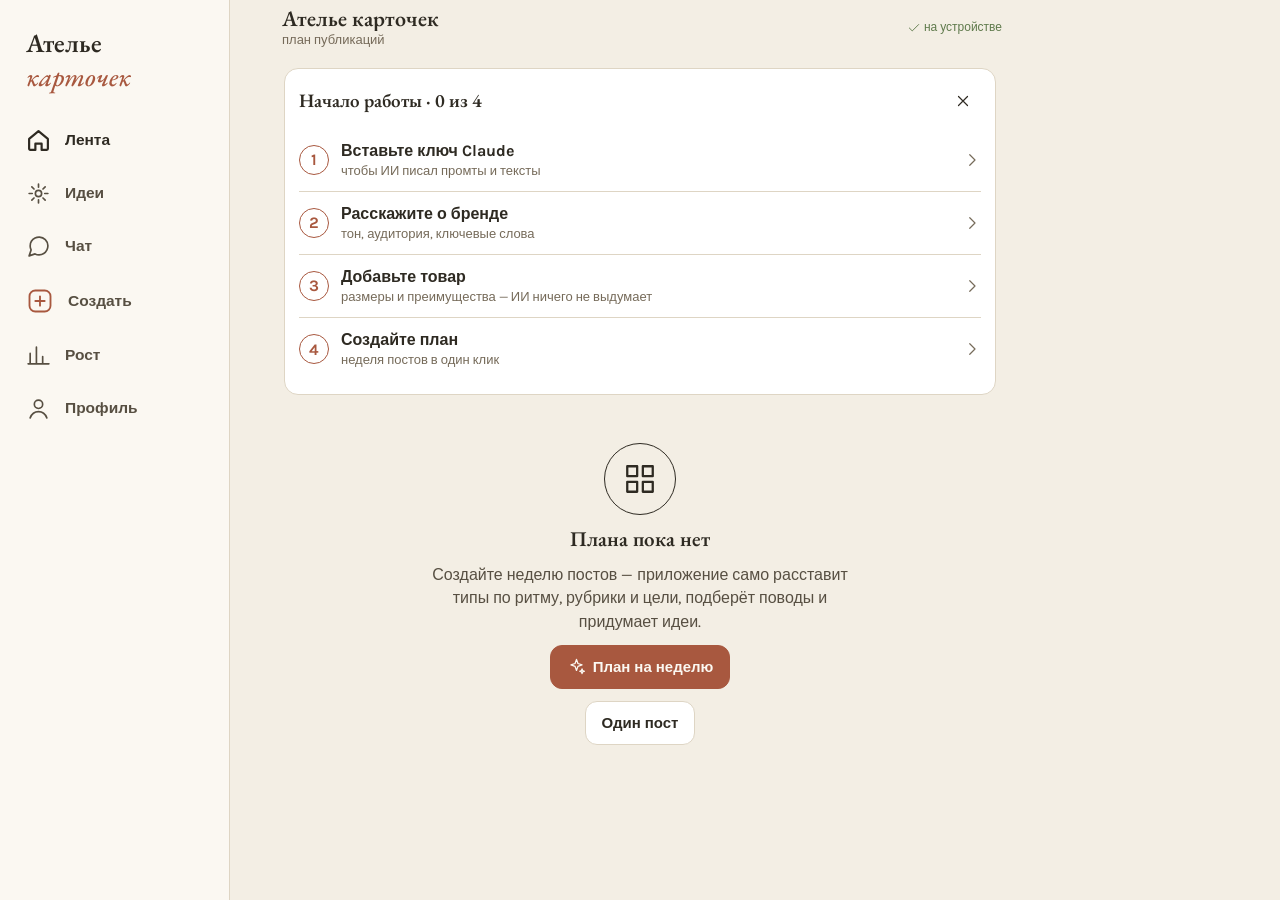
==== commit a421eec9: "Добавить вкладку «Чат» для массовых изменений через диалог с ИИ Новая корневая вкладка в нижней нави" ====
--- a/index.html
+++ b/index.html
@@ -15,7 +15,7 @@
 <link rel="preconnect" href="https://fonts.gstatic.com" crossorigin>
 <link href="https://fonts.googleapis.com/css2?family=EB+Garamond:ital,wght@0,400..600;1,400..500&family=Karla:wght@400;500;600;700;800&display=swap" rel="stylesheet">
 <script>try{var t=JSON.parse(localStorage.getItem("atelier.theme")||'""');if(t)document.documentElement.dataset.theme=t;}catch(e){}</script>
-<link rel="stylesheet" href="app.css?v=2">
+<link rel="stylesheet" href="app.css?v=3">
 </head>
 <body>
 <div id="app">
@@ -23,6 +23,7 @@
     <span class="brand-mark">Ателье <em>карточек</em></span>
     <a href="#/feed" data-nav="feed"><svg class="ic" viewBox="0 0 24 24" aria-hidden="true"><path d="M3 10.5 12 3l9 7.5V20a1 1 0 0 1-1 1h-5v-6h-6v6H4a1 1 0 0 1-1-1z"/></svg><span>Лента</span></a>
     <a href="#/ideas" data-nav="ideas"><svg class="ic" viewBox="0 0 24 24" aria-hidden="true"><path d="M12 3v3M12 18v3M3 12h3M18 12h3M5.6 5.6l2.1 2.1M16.3 16.3l2.1 2.1M5.6 18.4l2.1-2.1M16.3 7.7l2.1-2.1"/><circle cx="12" cy="12" r="3"/></svg><span>Идеи</span></a>
+    <a href="#/chat" data-nav="chat"><svg class="ic" viewBox="0 0 24 24" aria-hidden="true"><path d="M21 11.5a8.38 8.38 0 0 1-.9 3.8 8.5 8.5 0 0 1-7.6 4.7 8.38 8.38 0 0 1-3.8-.9L3 21l1.9-5.7a8.38 8.38 0 0 1-.9-3.8 8.5 8.5 0 0 1 4.7-7.6 8.38 8.38 0 0 1 3.8-.9h.5a8.48 8.48 0 0 1 8 8v.5z"/></svg><span>Чат</span></a>
     <button type="button" class="plus" data-act="openCreate" aria-label="Создать"><svg class="ic" viewBox="0 0 24 24" aria-hidden="true"><rect x="3" y="3" width="18" height="18" rx="5"/><path d="M12 8v8M8 12h8"/></svg><span>Создать</span></button>
     <a href="#/growth" data-nav="growth"><svg class="ic" viewBox="0 0 24 24" aria-hidden="true"><path d="M4 20V10M10 20V4M16 20v-7M22 20H2"/></svg><span>Рост</span></a>
     <a href="#/profile" data-nav="profile"><svg class="ic" viewBox="0 0 24 24" aria-hidden="true"><circle cx="12" cy="8" r="4"/><path d="M4 21c1.5-4 4.5-6 8-6s6.5 2 8 6"/></svg><span>Профиль</span></a>
@@ -47,8 +48,8 @@
 })();
 </script>
 <script src="core.js?v=2"></script>
-<script src="prompts.js?v=2"></script>
-<script src="app.js?v=2"></script>
+<script src="prompts.js?v=3"></script>
+<script src="app.js?v=3"></script>
 <script>
 if ("serviceWorker" in navigator && /^https?:$/.test(location.protocol)){
   window.addEventListener("load", function(){ navigator.serviceWorker.register("sw.js").catch(function(){}); });
--- a/app.css
+++ b/app.css
@@ -327,6 +327,41 @@
 .spin{width:16px; height:16px; border-radius:50%; border:2px solid currentColor; border-right-color:transparent; display:inline-block; animation:spin .7s linear infinite; flex:none}
 @keyframes spin{to{transform:rotate(360deg)}}
 
+/* ---------------- чат ---------------- */
+.chat-thread{display:flex; flex-direction:column; gap:12px; padding-top:8px}
+.chat-msg{display:flex; flex-direction:column; gap:4px; max-width:88%}
+.chat-msg.user{align-self:flex-end; align-items:flex-end}
+.chat-msg.bot{align-self:flex-start; align-items:flex-start; max-width:100%}
+.chat-bubble{padding:10px 13px; border-radius:16px; font-size:15px; line-height:1.42; white-space:pre-wrap}
+.chat-msg.user .chat-bubble{background:var(--accent); color:var(--on-accent); border-bottom-right-radius:5px}
+.chat-msg.bot .chat-bubble{background:var(--surface-raised); border:1px solid var(--line); border-bottom-left-radius:5px}
+.chat-att{font-size:12.5px; color:var(--ink-faint); display:flex; align-items:center; gap:5px; padding:0 2px}
+.chat-att .ic{width:14px; height:14px}
+.chat-plan{align-self:flex-start; width:100%; background:var(--surface-raised); border:1px solid var(--line); border-radius:var(--radius); padding:12px; display:flex; flex-direction:column; gap:10px}
+.chat-plan-head{display:flex; align-items:center; justify-content:space-between; gap:8px}
+.chat-plan-count{font-size:12px; color:var(--ink-faint)}
+.chat-card{background:var(--surface); border-radius:11px; padding:10px 11px; display:flex; flex-direction:column; gap:6px; border:1px solid var(--line)}
+.chat-card.applied{border-color:var(--ok); background:color-mix(in srgb, var(--ok) 12%, var(--surface))}
+.chat-card.dismissed{opacity:.55}
+.chat-card-top{display:flex; align-items:center; flex-wrap:wrap; gap:8px}
+.chat-card-top .tag{font-size:10.5px; text-transform:uppercase; letter-spacing:.4px; font-weight:700; padding:2px 7px; border-radius:6px; background:var(--accent); color:var(--on-accent)}
+.chat-card-top .tag.upd{background:none; color:var(--ink-faint); border:1px solid var(--line)}
+.chat-applied,.chat-dismissed{display:inline-flex; align-items:center; gap:5px; font-size:12px; font-weight:700; color:var(--ok); margin-left:auto}
+.chat-dismissed{color:var(--ink-faint)}
+.chat-applied .ic{width:14px; height:14px}
+.chat-diff-row{font-size:13px; color:var(--ink-soft); display:flex; flex-wrap:wrap; gap:5px}
+.chat-diff-row .k{color:var(--ink-faint); min-width:110px}
+.chat-diff-row .old{text-decoration:line-through; opacity:.6}
+.chat-diff-row .new{color:var(--accent); font-weight:600}
+.chat-card-actions{display:flex; gap:8px; margin-top:2px}
+.chat-busy{align-self:flex-start; display:flex; align-items:center; gap:8px; color:var(--ink-faint); font-size:14px}
+.chat-composer{position:sticky; bottom:calc(var(--nav-h) + var(--safe-b)); margin:12px -16px 0; padding:10px 16px; background:var(--ground); border-top:1px solid var(--line)}
+.chat-att-chip{display:flex; align-items:center; gap:8px; background:var(--surface-raised); border:1px solid var(--line); border-radius:10px; padding:6px 9px; font-size:12.5px; color:var(--ink-faint); margin-bottom:8px; width:fit-content}
+.chat-att-chip .x{display:inline-flex; background:none; border:0; color:var(--ink-faint); cursor:pointer; padding:0}
+.chat-composer textarea{flex:1; resize:none; border:1px solid var(--line); border-radius:18px; padding:9px 14px; font-size:15px; background:var(--surface-raised); color:var(--ink); max-height:120px}
+.chat-composer .icon-btn{border:1px solid var(--line)}
+.chat-composer .icon-btn.primary{background:var(--accent); color:var(--on-accent); border-color:var(--accent)}
+
 /* ---------------- шире ---------------- */
 @media (min-width:600px){
   #view{padding-inline:24px}
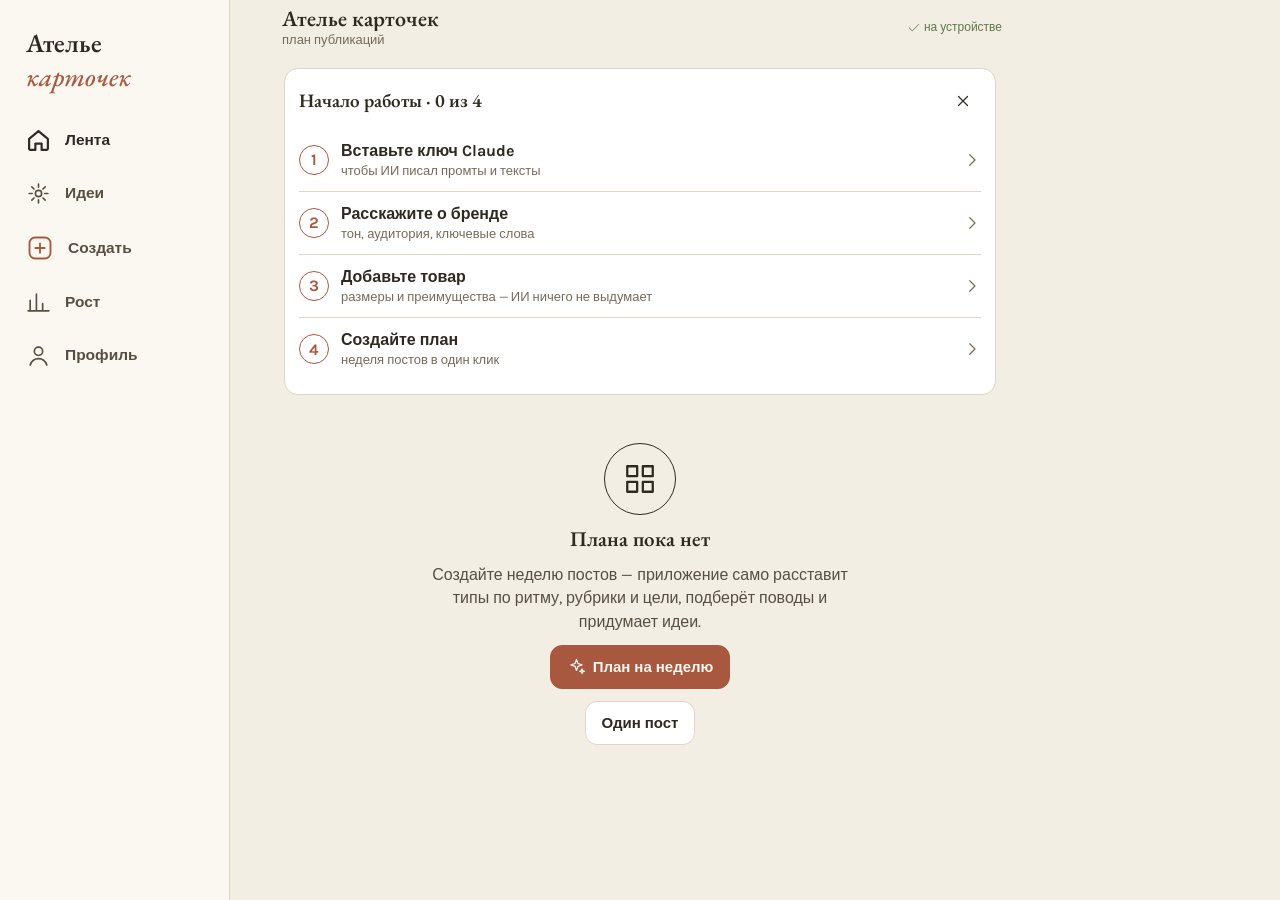
==== commit 5be88d9f: "Перенести «Чат» из нижней навигации в раздел «Профиль» Убирает отдельную вкладку чата из нижнего мен" ====
--- a/index.html
+++ b/index.html
@@ -23,7 +23,6 @@
     <span class="brand-mark">Ателье <em>карточек</em></span>
     <a href="#/feed" data-nav="feed"><svg class="ic" viewBox="0 0 24 24" aria-hidden="true"><path d="M3 10.5 12 3l9 7.5V20a1 1 0 0 1-1 1h-5v-6h-6v6H4a1 1 0 0 1-1-1z"/></svg><span>Лента</span></a>
     <a href="#/ideas" data-nav="ideas"><svg class="ic" viewBox="0 0 24 24" aria-hidden="true"><path d="M12 3v3M12 18v3M3 12h3M18 12h3M5.6 5.6l2.1 2.1M16.3 16.3l2.1 2.1M5.6 18.4l2.1-2.1M16.3 7.7l2.1-2.1"/><circle cx="12" cy="12" r="3"/></svg><span>Идеи</span></a>
-    <a href="#/chat" data-nav="chat"><svg class="ic" viewBox="0 0 24 24" aria-hidden="true"><path d="M21 11.5a8.38 8.38 0 0 1-.9 3.8 8.5 8.5 0 0 1-7.6 4.7 8.38 8.38 0 0 1-3.8-.9L3 21l1.9-5.7a8.38 8.38 0 0 1-.9-3.8 8.5 8.5 0 0 1 4.7-7.6 8.38 8.38 0 0 1 3.8-.9h.5a8.48 8.48 0 0 1 8 8v.5z"/></svg><span>Чат</span></a>
     <button type="button" class="plus" data-act="openCreate" aria-label="Создать"><svg class="ic" viewBox="0 0 24 24" aria-hidden="true"><rect x="3" y="3" width="18" height="18" rx="5"/><path d="M12 8v8M8 12h8"/></svg><span>Создать</span></button>
     <a href="#/growth" data-nav="growth"><svg class="ic" viewBox="0 0 24 24" aria-hidden="true"><path d="M4 20V10M10 20V4M16 20v-7M22 20H2"/></svg><span>Рост</span></a>
     <a href="#/profile" data-nav="profile"><svg class="ic" viewBox="0 0 24 24" aria-hidden="true"><circle cx="12" cy="8" r="4"/><path d="M4 21c1.5-4 4.5-6 8-6s6.5 2 8 6"/></svg><span>Профиль</span></a>
@@ -49,7 +48,7 @@
 </script>
 <script src="core.js?v=2"></script>
 <script src="prompts.js?v=3"></script>
-<script src="app.js?v=3"></script>
+<script src="app.js?v=4"></script>
 <script>
 if ("serviceWorker" in navigator && /^https?:$/.test(location.protocol)){
   window.addEventListener("load", function(){ navigator.serviceWorker.register("sw.js").catch(function(){}); });
